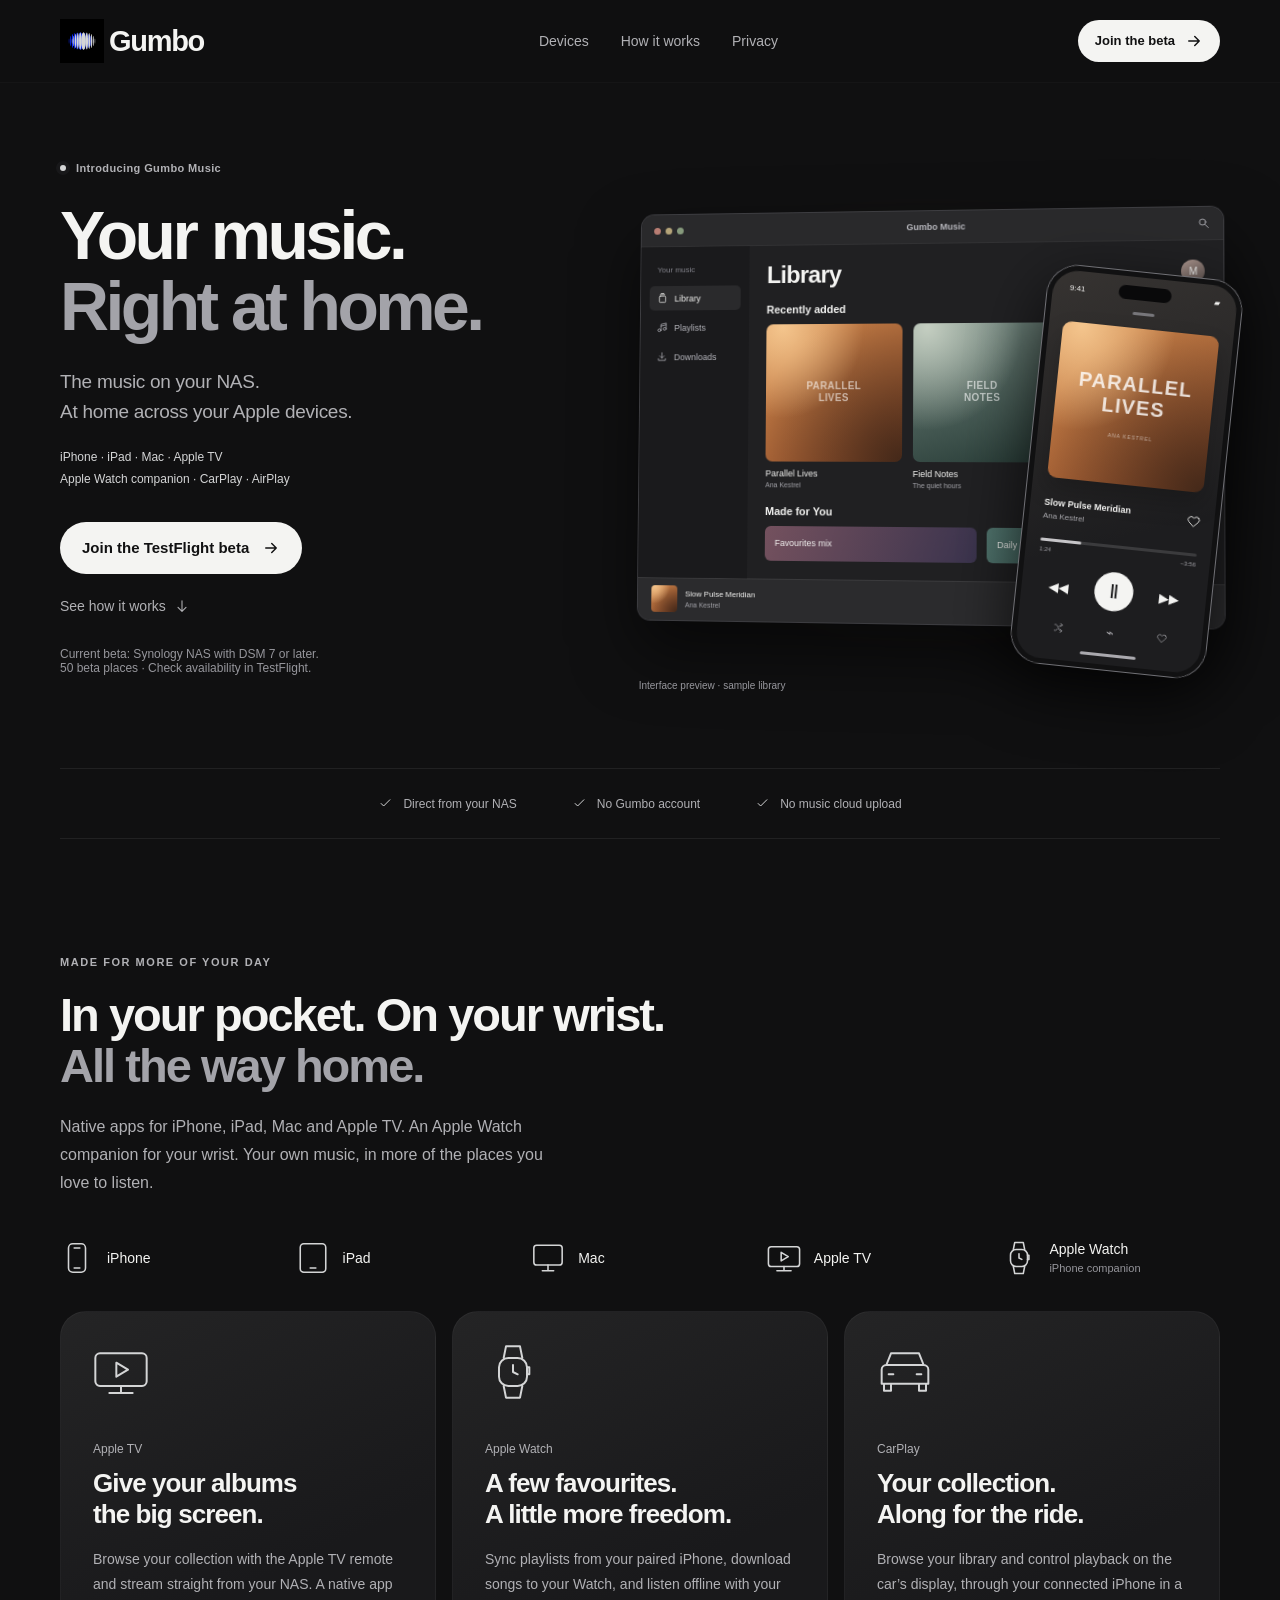
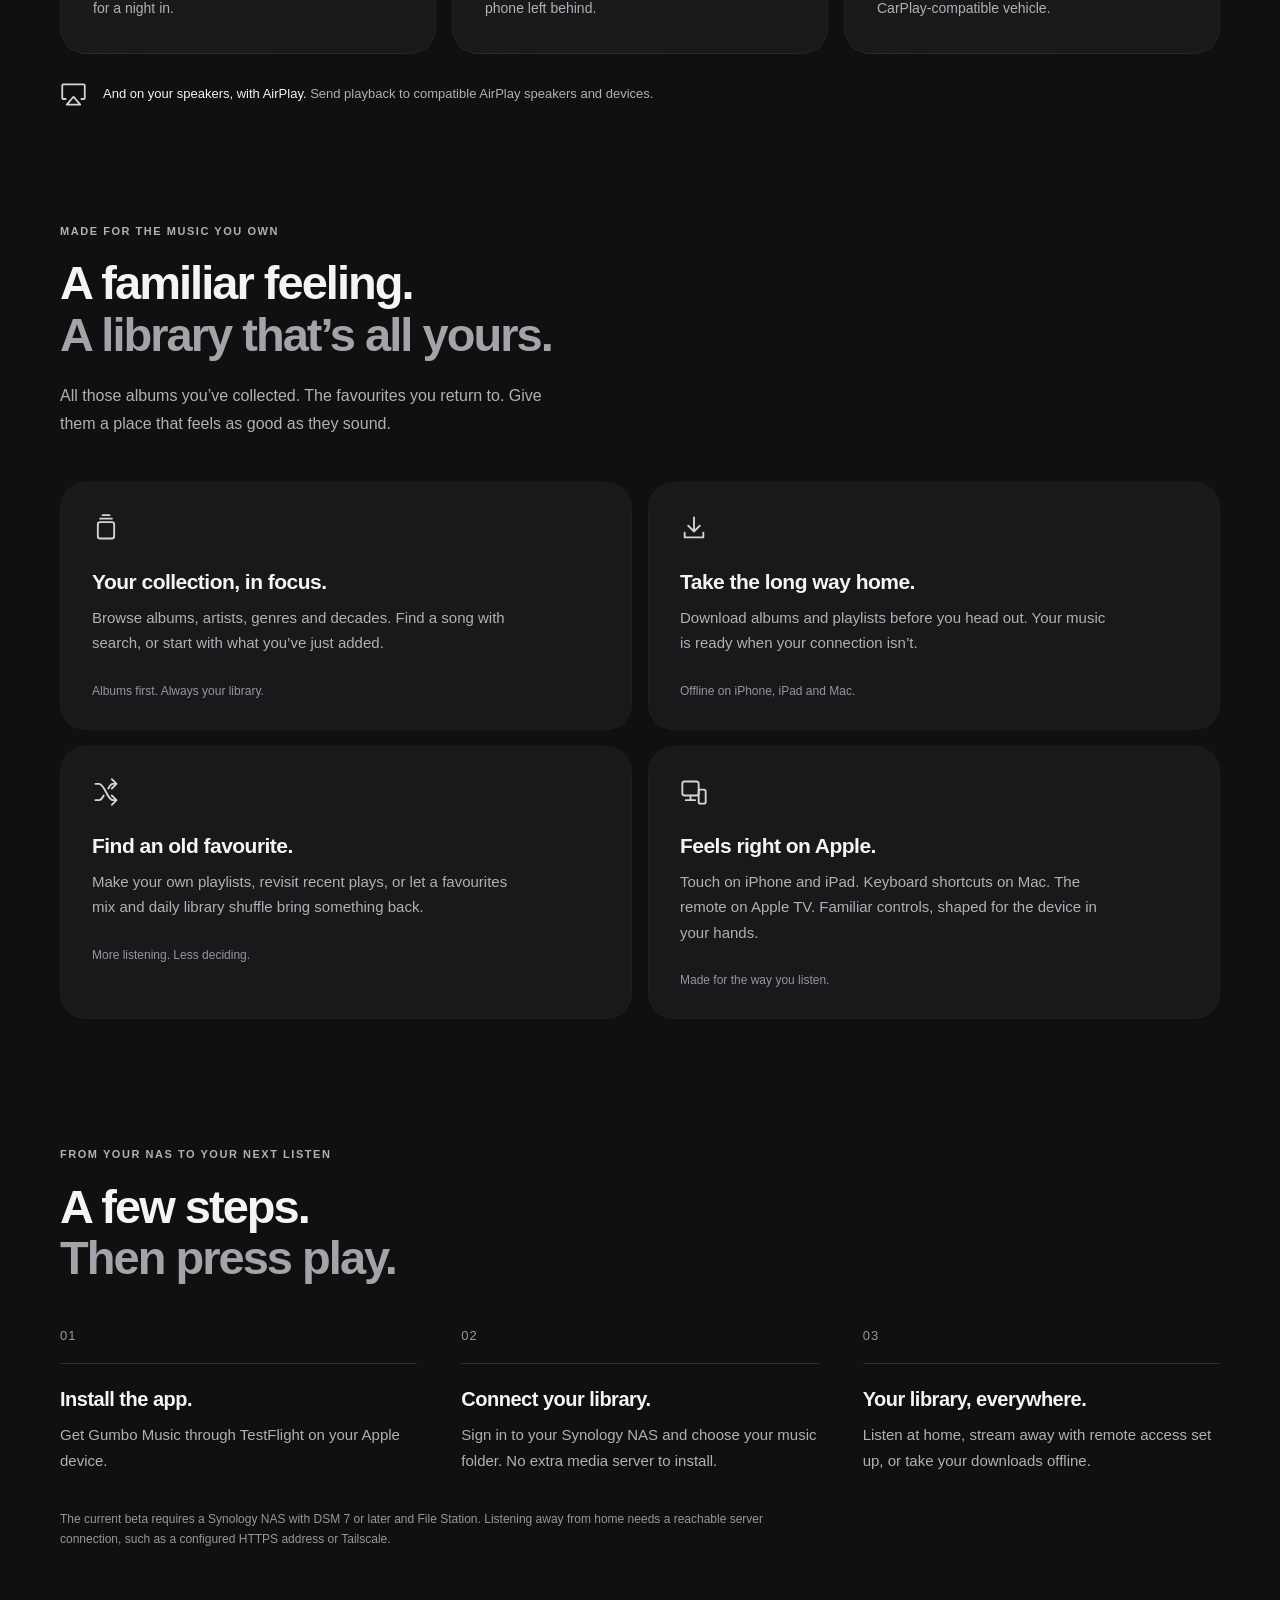
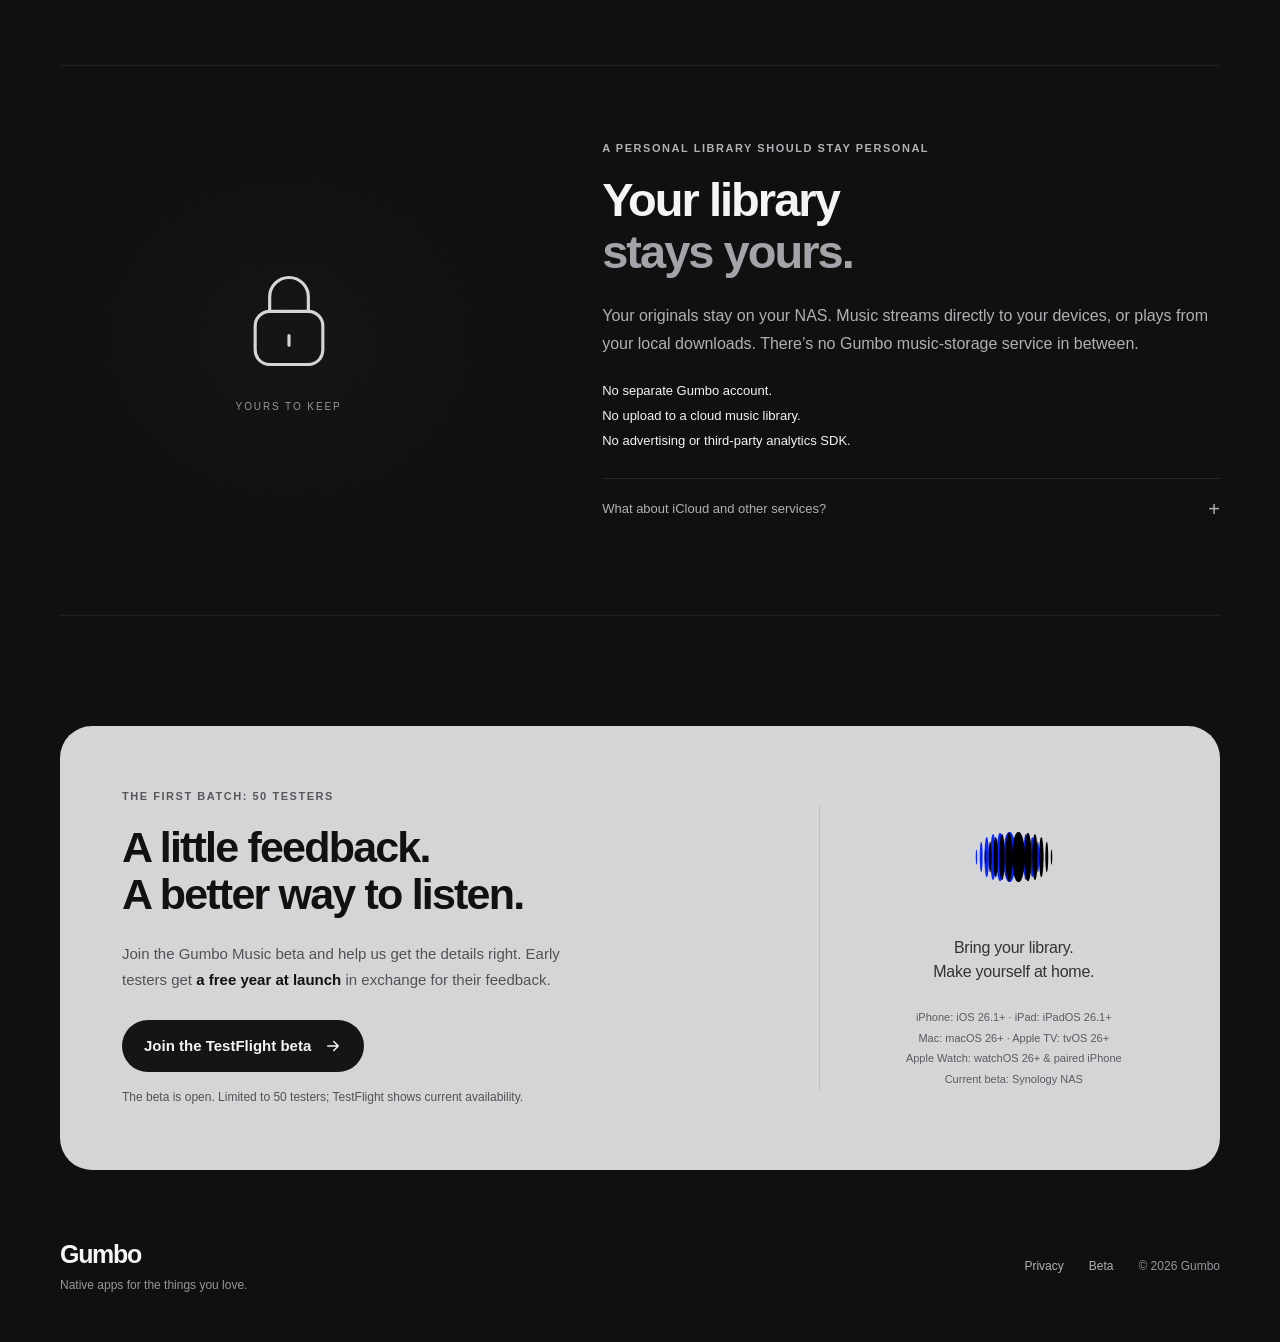
==== website/index.html @ 0aca6295 "Announce approved external beta availability" ====
<!doctype html>
<html lang="en">
<head>
  <meta charset="utf-8">
  <meta name="viewport" content="width=device-width, initial-scale=1">

  <!-- BETA LINK — paste your public TestFlight URL between these quotes. Edit once. -->
  <script>const TESTFLIGHT_PUBLIC_LINK = "https://testflight.apple.com/join/GensWMTh";</script>

  <!-- PRODUCT SEO: GUMBO MUSIC — keep these static tags aligned with the product section below. -->
  <title>Gumbo Music — Your NAS music, across Apple devices</title>
  <meta name="description" content="Gumbo Music brings your NAS library to iPhone, iPad, Mac and Apple TV, with an Apple Watch companion, CarPlay and AirPlay. Current beta supports Synology.">
  <link rel="canonical" href="https://gumbo.one/">
  <meta property="og:type" content="website">
  <meta property="og:site_name" content="Gumbo">
  <meta property="og:title" content="Gumbo Music — Your NAS music, across Apple devices">
  <meta property="og:description" content="Your own music, beautifully at home on iPhone, iPad, Mac and Apple TV. With an Apple Watch companion, CarPlay and AirPlay. Current beta supports Synology NAS.">
  <meta property="og:url" content="https://gumbo.one/">
  <meta property="og:image" content="https://gumbo.one/assets/gumbo-music-social-v3.png">
  <meta property="og:image:secure_url" content="https://gumbo.one/assets/gumbo-music-social-v3.png">
  <meta property="og:image:type" content="image/png">
  <meta property="og:image:width" content="1200">
  <meta property="og:image:height" content="630">
  <meta property="og:image:alt" content="Gumbo Music — Your music. Your NAS. The blue and silver Gumbo mark on a dark background, with supported Apple devices listed below.">
  <meta name="twitter:card" content="summary_large_image">
  <meta name="twitter:title" content="Gumbo Music — Your NAS music, across Apple devices">
  <meta name="twitter:description" content="Your own music, beautifully at home on iPhone, iPad, Mac and Apple TV. With an Apple Watch companion, CarPlay and AirPlay. Current beta supports Synology NAS.">
  <meta name="twitter:image" content="https://gumbo.one/assets/gumbo-music-social-v3.png">
  <meta name="twitter:image:alt" content="Gumbo Music — Your music. Your NAS. The blue and silver Gumbo mark on a dark background, with supported Apple devices listed below.">
  <!-- END PRODUCT SEO -->

  <meta name="theme-color" content="#101011">
  <meta name="color-scheme" content="dark">
  <link rel="icon" href="https://gumbo.one/favicon.ico" sizes="16x16 32x32 48x48" type="image/x-icon">
  <link rel="icon" href="https://gumbo.one/favicon.svg" sizes="any" type="image/svg+xml">
  <link rel="apple-touch-icon" href="https://gumbo.one/apple-touch-icon.png" sizes="180x180">
  <link rel="stylesheet" href="styles.css">
  <script src="site.js" defer></script>
</head>
<body>
  <a class="skip-link" href="#product-music">Skip to content</a>
  <svg class="icon-definitions" xmlns="http://www.w3.org/2000/svg" aria-hidden="true">
    <symbol id="arrow" viewBox="0 0 24 24"><path d="M5 12h14m-6-6 6 6-6 6"/></symbol>
    <symbol id="arrow-down" viewBox="0 0 24 24"><path d="M12 4v16m-6-6 6 6 6-6"/></symbol>
    <symbol id="albums" viewBox="0 0 24 24"><rect x="5" y="7" width="14" height="14" rx="2"/><path d="M7 4h10M9 1h6"/></symbol>
    <symbol id="download" viewBox="0 0 24 24"><path d="M12 3v12m-5-5 5 5 5-5M4 16v4h16v-4"/></symbol>
    <symbol id="shuffle" viewBox="0 0 24 24"><path d="M3 5h3c5 0 7 14 12 14h3m-4-4 4 4-4 4M3 19h3c2 0 3-2 4-4m4-6c1-2 2-4 4-4h3m-4-4 4 4-4 4"/></symbol>
    <symbol id="devices-icon" viewBox="0 0 24 24"><rect x="2" y="3" width="14" height="12" rx="2"/><path d="M5 19h8m-4-4v4"/><rect x="16" y="10" width="6" height="12" rx="1.5"/></symbol>
    <symbol id="iphone" viewBox="0 0 24 24"><rect x="6" y="2" width="12" height="20" rx="3"/><path d="M10 5h4m-4 14h4"/></symbol>
    <symbol id="ipad" viewBox="0 0 24 24"><rect x="3" y="2" width="18" height="20" rx="2.5"/><path d="M10 19h4"/></symbol>
    <symbol id="mac" viewBox="0 0 24 24"><rect x="2" y="3" width="20" height="14" rx="2"/><path d="M8 21h8m-4-4v4"/></symbol>
    <symbol id="tv" viewBox="0 0 24 24"><rect x="1" y="4" width="22" height="14" rx="2"/><path d="M7 21h10m-5-3v3m-2-13 5 3-5 3Z"/></symbol>
    <symbol id="watch" viewBox="0 0 24 24"><rect x="6" y="6" width="12" height="12" rx="4"/><path d="m8 6 1-5h6l1 5m-8 12 1 5h6l1-5m-4-9v3l2 1m4-3h1v3h-1"/></symbol>
    <symbol id="car" viewBox="0 0 24 24"><path d="m4 9 2-5h12l2 5M4 9h16a2 2 0 0 1 2 2v6H2v-6a2 2 0 0 1 2-2Zm-1 8v3h3v-3m12 0v3h3v-3M5 13h2m10 0h2"/></symbol>
    <symbol id="airplay" viewBox="0 0 24 24"><path d="M5 16H3a1 1 0 0 1-1-1V4a1 1 0 0 1 1-1h18a1 1 0 0 1 1 1v11a1 1 0 0 1-1 1h-2M12 14l6 7H6Z"/></symbol>
    <symbol id="check" viewBox="0 0 24 24"><path d="m5 12 4 4L19 6"/></symbol>
    <symbol id="lock" viewBox="0 0 24 24"><rect x="5" y="10" width="14" height="11" rx="3"/><path d="M8 10V7a4 4 0 0 1 8 0v3m-4 5v2"/></symbol>
    <symbol id="heart" viewBox="0 0 24 24"><path d="M20.8 4.6a5.5 5.5 0 0 0-7.8 0L12 5.7l-1.1-1.1a5.5 5.5 0 0 0-7.8 7.8L12 21l8.8-8.6a5.5 5.5 0 0 0 0-7.8Z"/></symbol>
    <symbol id="search" viewBox="0 0 24 24"><circle cx="10" cy="10" r="6"/><path d="m15 15 6 6"/></symbol>
    <symbol id="music" viewBox="0 0 24 24"><path d="M9 18V5l12-3v13M9 9l12-3"/><ellipse cx="5.5" cy="18" rx="3.5" ry="3"/><ellipse cx="17.5" cy="15" rx="3.5" ry="3"/></symbol>
  </svg>

  <!-- SHARED GUMBO SHELL: keep the umbrella identity independent of a product. -->
  <header class="site-header">
    <nav class="nav container" aria-label="Main navigation">
      <a class="wordmark" href="#top" aria-label="Gumbo home"><img src="assets/logo.svg" width="48" height="48" alt=""><span>Gumbo</span></a>
      <div class="nav-links"><a href="#devices">Devices</a><a href="#how-it-works">How it works</a><a href="#privacy">Privacy</a></div>
      <a class="button button-small" href="#beta" data-beta-link>Join the beta <svg class="icon" aria-hidden="true"><use href="#arrow"/></svg></a>
    </nav>
  </header>

  <!-- ================================================================
       PRODUCT: GUMBO MUSIC
       All visible product copy lives in this block. Keep the shared
       shell/styles; replace or add a product block for a future Gumbo app.
       The required crawler-readable product SEO is marked in <head>.
       ================================================================ -->
  <main id="product-music" tabindex="-1">
    <section class="hero container" id="top" aria-labelledby="hero-title">
      <div class="hero-copy">
        <p class="eyebrow product-label"><span class="status-dot" aria-hidden="true"></span> Introducing Gumbo Music</p>
        <h1 id="hero-title">Your music.<br><span class="soft-text">Right at home.</span></h1>
        <p class="hero-description">The music on your NAS.<br> At home across your Apple devices.</p>
        <p class="hero-platforms">iPhone · iPad · Mac · Apple TV<br> Apple Watch companion · CarPlay · AirPlay</p>
        <div class="hero-actions">
          <a class="button" href="#beta" data-beta-link>Join the TestFlight beta <svg class="icon" aria-hidden="true"><use href="#arrow"/></svg></a>
          <a class="text-link" href="#how-it-works">See how it works <svg class="icon" aria-hidden="true"><use href="#arrow-down"/></svg></a>
        </div>
        <p class="hero-note">Current beta: Synology NAS with DSM 7 or later.<br> 50 beta places · Check availability in TestFlight.</p>
      </div>

      <figure class="product-preview" aria-labelledby="preview-caption">
        <div class="preview-glow" aria-hidden="true"></div>
        <!-- SCREENSHOT SLOT 1: replace .desktop-preview with an image of the Mac library.
             Keep class="desktop-preview product-screenshot" and add useful alt text. -->
        <div class="desktop-preview" aria-hidden="true">
          <div class="window-bar"><span class="window-dots"><i></i><i></i><i></i></span><span>Gumbo Music</span><svg class="icon"><use href="#search"/></svg></div>
          <div class="desktop-content">
            <aside class="mock-sidebar">
              <span class="sidebar-heading">Your music</span>
              <span class="sidebar-item active"><svg class="icon"><use href="#albums"/></svg> Library</span>
              <span class="sidebar-item"><svg class="icon"><use href="#music"/></svg> Playlists</span>
              <span class="sidebar-item"><svg class="icon"><use href="#download"/></svg> Downloads</span>
            </aside>
            <div class="mock-library">
              <div class="mock-title"><strong>Library</strong><span class="mock-profile">M</span></div>
              <p class="mock-section-title">Recently added</p>
              <div class="album-grid">
                <div><div class="album-art art-amber"><span>PARALLEL<br>LIVES</span></div><b>Parallel Lives</b><small>Ana Kestrel</small></div>
                <div><div class="album-art art-sage"><span>FIELD<br>NOTES</span></div><b>Field Notes</b><small>The quiet hours</small></div>
                <div><div class="album-art art-rose"><span>AFTER<br>HOURS</span></div><b>After Hours</b><small>A little longer</small></div>
              </div>
              <p class="mock-section-title second-shelf">Made for You <span>View all</span></p>
              <div class="mock-mixes"><span class="mix-plum">Favourites mix</span><span class="mix-teal">Daily shuffle</span></div>
            </div>
          </div>
          <div class="mini-player"><span class="mini-art art-amber"></span><span><b>Slow Pulse Meridian</b><small>Ana Kestrel</small></span><span class="mini-transport">Ⅱ&nbsp;&nbsp; ▸▸</span><span class="mini-volume"></span></div>
        </div>
        <!-- SCREENSHOT SLOT 2: replace .phone-preview with an iPhone Now Playing screenshot.
             Keep class="phone-preview product-screenshot" and add useful alt text. -->
        <div class="phone-preview" aria-hidden="true">
          <div class="phone-top"><span>9:41</span><i></i><span>▰</span></div>
          <span class="sheet-handle"></span>
          <div class="phone-art art-amber"><span>PARALLEL<br>LIVES</span><small>ANA KESTREL</small></div>
          <div class="phone-track"><strong>Slow Pulse Meridian</strong><span>Ana Kestrel</span><svg class="icon"><use href="#heart"/></svg></div>
          <div class="track-timeline"><span></span></div><div class="track-time"><span>1:24</span><span>−3:56</span></div>
          <div class="phone-transport"><span>◂◂</span><span class="play-circle">Ⅱ</span><span>▸▸</span></div>
          <div class="phone-bottom"><svg class="icon"><use href="#shuffle"/></svg><span>⌁</span><svg class="icon"><use href="#heart"/></svg></div>
          <span class="home-indicator"></span>
        </div>
        <figcaption id="preview-caption">Interface preview · sample library</figcaption>
      </figure>
    </section>

    <div class="promise-strip container" role="group" aria-label="Gumbo Music at a glance">
      <span><svg class="icon" aria-hidden="true"><use href="#check"/></svg> Direct from your NAS</span>
      <span><svg class="icon" aria-hidden="true"><use href="#check"/></svg> No Gumbo account</span>
      <span><svg class="icon" aria-hidden="true"><use href="#check"/></svg> No music cloud upload</span>
    </div>

    <section class="section devices-section container" id="devices" aria-labelledby="devices-title">
      <div class="section-heading">
        <p class="eyebrow">Made for more of your day</p>
        <h2 id="devices-title">In your pocket. On your wrist.<br><span class="soft-text">All the way home.</span></h2>
        <p>Native apps for iPhone, iPad, Mac and Apple TV. An Apple Watch companion for your wrist. Your own music, in more of the places you love to listen.</p>
      </div>
      <ul class="device-lineup" role="list" aria-label="Supported Apple platforms">
        <li><svg class="icon" aria-hidden="true"><use href="#iphone"/></svg><span>iPhone</span></li>
        <li><svg class="icon" aria-hidden="true"><use href="#ipad"/></svg><span>iPad</span></li>
        <li><svg class="icon" aria-hidden="true"><use href="#mac"/></svg><span>Mac</span></li>
        <li><svg class="icon" aria-hidden="true"><use href="#tv"/></svg><span>Apple TV</span></li>
        <li><svg class="icon" aria-hidden="true"><use href="#watch"/></svg><span>Apple Watch<small>iPhone companion</small></span></li>
      </ul>
      <div class="device-grid">
        <article class="device-card">
          <svg class="icon" aria-hidden="true"><use href="#tv"/></svg>
          <p class="device-label">Apple TV</p><h3>Give your albums<br>the big screen.</h3>
          <p>Browse your collection with the Apple TV remote and stream straight from your NAS. A native app for a night in.</p>
        </article>
        <article class="device-card">
          <svg class="icon" aria-hidden="true"><use href="#watch"/></svg>
          <p class="device-label">Apple Watch</p><h3>A few favourites.<br>A little more freedom.</h3>
          <p>Sync playlists from your paired iPhone, download songs to your Watch, and listen offline with your phone left behind.</p>
        </article>
        <article class="device-card">
          <svg class="icon" aria-hidden="true"><use href="#car"/></svg>
          <p class="device-label">CarPlay</p><h3>Your collection.<br>Along for the ride.</h3>
          <p>Browse your library and control playback on the car’s display, through your connected iPhone in a CarPlay-compatible vehicle.</p>
        </article>
      </div>
      <div class="airplay-note"><svg class="icon" aria-hidden="true"><use href="#airplay"/></svg><p><strong>And on your speakers, with AirPlay.</strong> Send playback to compatible AirPlay speakers and devices.</p></div>
    </section>

    <section class="section container" id="features" aria-labelledby="features-title">
      <div class="section-heading">
        <p class="eyebrow">Made for the music you own</p>
        <h2 id="features-title">A familiar feeling.<br><span class="soft-text">A library that’s all yours.</span></h2>
        <p>All those albums you’ve collected. The favourites you return to. Give them a place that feels as good as they sound.</p>
      </div>
      <div class="feature-grid">
        <article class="feature-card"><svg class="feature-icon icon" aria-hidden="true"><use href="#albums"/></svg><h3>Your collection, in focus.</h3><p>Browse albums, artists, genres and decades. Find a song with search, or start with what you’ve just added.</p><span class="card-note">Albums first. Always your library.</span></article>
        <article class="feature-card"><svg class="feature-icon icon" aria-hidden="true"><use href="#download"/></svg><h3>Take the long way home.</h3><p>Download albums and playlists before you head out. Your music is ready when your connection isn’t.</p><span class="card-note">Offline on iPhone, iPad and Mac.</span></article>
        <article class="feature-card"><svg class="feature-icon icon" aria-hidden="true"><use href="#shuffle"/></svg><h3>Find an old favourite.</h3><p>Make your own playlists, revisit recent plays, or let a favourites mix and daily library shuffle bring something back.</p><span class="card-note">More listening. Less deciding.</span></article>
        <article class="feature-card"><svg class="feature-icon icon" aria-hidden="true"><use href="#devices-icon"/></svg><h3>Feels right on Apple.</h3><p>Touch on iPhone and iPad. Keyboard shortcuts on Mac. The remote on Apple TV. Familiar controls, shaped for the device in your hands.</p><span class="card-note">Made for the way you listen.</span></article>
      </div>
    </section>

    <section class="section how-section container" id="how-it-works" aria-labelledby="how-title">
      <div class="section-heading compact-heading"><p class="eyebrow">From your NAS to your next listen</p><h2 id="how-title">A few steps.<br><span class="soft-text">Then press play.</span></h2></div>
      <ol class="steps" role="list">
        <li><span class="step-number" aria-hidden="true">01</span><h3>Install the app.</h3><p>Get Gumbo Music through TestFlight on your Apple device.</p></li>
        <li><span class="step-number" aria-hidden="true">02</span><h3>Connect your library.</h3><p>Sign in to your Synology NAS and choose your music folder. No extra media server to install.</p></li>
        <li><span class="step-number" aria-hidden="true">03</span><h3>Your library, everywhere.</h3><p>Listen at home, stream away with remote access set up, or take your downloads offline.</p></li>
      </ol>
      <p class="setup-note">The current beta requires a Synology NAS with DSM 7 or later and File Station. Listening away from home needs a reachable server connection, such as a configured HTTPS address or Tailscale.</p>
    </section>

    <section class="privacy-section container" id="privacy" aria-labelledby="privacy-title">
      <div class="privacy-mark" aria-hidden="true"><svg class="icon"><use href="#lock"/></svg><span>YOURS TO KEEP</span></div>
      <div class="privacy-copy"><p class="eyebrow">A personal library should stay personal</p><h2 id="privacy-title">Your library<br><span class="soft-text">stays yours.</span></h2><p class="privacy-lead">Your originals stay on your NAS. Music streams directly to your devices, or plays from your local downloads. There’s no Gumbo music-storage service in between.</p><div class="privacy-promises"><span>No separate Gumbo account.</span><span>No upload to a cloud music library.</span><span>No advertising or third-party analytics SDK.</span></div>
        <details class="privacy-details"><summary>What about iCloud and other services?<span aria-hidden="true">+</span></summary><div><p>Gumbo uses iCloud to sync profiles, playlists, favourites and listening data—not music files. Family sharing can also include NAS connection details.</p><p>If you choose genre suggestions, album and artist names are sent to Apple’s music catalogue. That optional lookup does not send your audio. Your existing NAS account is used to access your library.</p><p>TestFlight feedback and crash reports you share may be available to the developer. Full data-flow details are available in the app’s Privacy screen.</p></div></details>
      </div>
    </section>

    <section class="beta-section container" id="beta" tabindex="-1" aria-labelledby="beta-title">
      <div class="beta-card">
        <div class="beta-copy"><p class="eyebrow">The first batch: 50 testers</p><h2 id="beta-title">A little feedback.<br>A better way to listen.</h2><p>Join the Gumbo Music beta and help us get the details right. Early testers get <strong>a free year at launch</strong> in exchange for their feedback.</p><a class="button button-dark" href="#beta" data-beta-link>Join the TestFlight beta <svg class="icon" aria-hidden="true"><use href="#arrow"/></svg></a><p id="beta-status" class="beta-status" role="status" tabindex="-1">The beta is open. Limited to 50 testers; TestFlight shows current availability.</p><noscript><p class="beta-status">JavaScript is needed to open a configured TestFlight invitation. You can still browse the complete page.</p></noscript></div>
        <div class="beta-aside"><span class="beta-icon"><img src="assets/logo-on-light.svg" width="112" height="112" alt="Gumbo Music mark" loading="lazy"></span><p>Bring your library.<br>Make yourself at home.</p><span class="beta-requirements">iPhone: iOS 26.1+ · iPad: iPadOS 26.1+<br>Mac: macOS 26+ · Apple TV: tvOS 26+<br>Apple Watch: watchOS 26+ & paired iPhone<br>Current beta: Synology NAS</span></div>
      </div>
    </section>
  </main>
  <!-- END PRODUCT: GUMBO MUSIC -->

  <footer class="site-footer container"><div><a class="wordmark footer-wordmark" href="#top"><span>Gumbo</span></a><p>Native apps for the things you love.</p></div><div class="footer-links"><a href="#privacy">Privacy</a><a href="#beta">Beta</a><span>© 2026 Gumbo</span></div></footer>
</body>
</html>
---- website/styles.css ----
:root {
  color-scheme: dark;
  --background: #101011;
  --surface: #19191b;
  --text: #f4f4f2;
  --muted: #b1b1b5;
  --quiet: #96969c;
  --line: #ffffff12;
  --brand: #0826ff;
  --silver: #d4d5d6;
  --radius: 26px;
  --page-width: 1160px;
  font-family: -apple-system, BlinkMacSystemFont, "Segoe UI", sans-serif;
  font-synthesis: none;
  -webkit-font-smoothing: antialiased;
}
* { box-sizing: border-box; }
html { scroll-behavior: smooth; scroll-padding-top: 100px; }
body { margin: 0; color: var(--text); background: var(--background); }
main:focus { outline: none; }
a { color: inherit; text-decoration: none; }
a, button, summary { -webkit-tap-highlight-color: transparent; }
a:focus-visible, summary:focus-visible, [tabindex]:focus-visible { outline: 2px solid var(--text); outline-offset: 6px; border-radius: 5px; }
img { display: block; max-width: 100%; height: auto; }
svg { display: inline-block; }
h1, h2, h3, p, figure { margin: 0; }
.container { width: min(var(--page-width), calc(100% - 80px)); margin-inline: auto; }
.icon { width: 22px; height: 22px; flex: 0 0 auto; fill: none; stroke: currentColor; stroke-width: 1.6; stroke-linecap: round; stroke-linejoin: round; }
.icon-definitions { position: absolute; width: 0; height: 0; overflow: hidden; }
.skip-link { position: fixed; z-index: 20; left: 16px; top: 12px; padding: 12px 18px; border-radius: 10px; background: var(--text); color: #111; transform: translateY(-180%); }
.skip-link:focus { transform: none; }
.site-header { position: sticky; top: 0; z-index: 10; background: #101011ed; border-bottom: 1px solid #ffffff06; backdrop-filter: blur(20px); -webkit-backdrop-filter: blur(20px); }
.nav { display: flex; align-items: center; justify-content: space-between; gap: 24px; min-height: 82px; }
.wordmark { display: inline-flex; align-items: center; gap: 5px; font-size: 29px; letter-spacing: -1.3px; font-weight: 650; }
.wordmark img { width: 44px; height: 44px; }
.nav-links { display: flex; align-items: center; gap: 32px; margin-left: 35px; }
.nav-links a, .footer-links a { color: var(--muted); font-size: 14px; padding-block: 14px; transition: color .18s ease; }
.nav-links a:hover, .footer-links a:hover { color: #fff; }
.button { display: inline-flex; align-items: center; justify-content: center; gap: 13px; min-height: 52px; padding: 14px 22px; border-radius: 100px; color: #111112; background: var(--text); font-weight: 650; font-size: 15px; line-height: 1.35; text-align: center; transition: background .18s ease, transform .18s ease; }
.button:hover { background: #fff; transform: translateY(-2px); }
.button .icon { width: 18px; height: 18px; stroke-width: 1.9; }
.button-small { min-height: 42px; padding: 10px 17px; font-size: 13px; gap: 10px; }
.hero { display: grid; grid-template-columns: 1fr 1.08fr; align-items: center; gap: 25px; min-height: 685px; padding-block: 72px 88px; }
.hero-copy { position: relative; z-index: 2; animation: arrive .7s ease both; }
.eyebrow { color: var(--muted); text-transform: uppercase; font-size: 11px; letter-spacing: .14em; font-weight: 600; line-height: 1.5; }
.product-label { text-transform: none; letter-spacing: .035em; display: flex; align-items: center; gap: 10px; margin-bottom: 25px; }
.status-dot { width: 6px; height: 6px; border-radius: 100%; background: var(--silver); box-shadow: 0 0 0 4px #d4d5d60b; }
h1 { font-size: clamp(48px, 5.3vw, 70px); line-height: 1.035; letter-spacing: -.052em; font-weight: 600; }
.soft-text { color: #a3a3a9; }
.hero-description { font-size: 19px; line-height: 1.6; color: var(--muted); margin-top: 25px; letter-spacing: -.015em; }
.hero-actions { display: flex; align-items: flex-start; gap: 19px; flex-direction: column; margin-top: 31px; }
.text-link { display: inline-flex; align-items: center; gap: 8px; font-size: 14px; color: var(--muted); padding-block: 5px; }
.text-link:hover { color: var(--text); }
.text-link .icon { width: 16px; height: 16px; }
.hero-note { margin-top: 28px; font-size: 12px; color: var(--quiet); }
.hero-platforms { margin-top: 18px; color: var(--silver); font-size: 12px; line-height: 1.9; }
.product-preview { width: 100%; height: 496px; position: relative; isolation: isolate; animation: arrive .9s .1s ease both; }
.preview-glow { position: absolute; inset: 20px 0 10px; z-index: -1; background: radial-gradient(ellipse, #b9774d20 0%, #8a6d5b07 45%, transparent 72%); filter: blur(16px); }
.desktop-preview { position: absolute; width: 100%; top: 39px; left: 0; border: 1px solid #65656b6b; border-radius: 14px; background: #202022; box-shadow: 0 30px 65px #0008; overflow: hidden; transform: perspective(1400px) rotateY(-6deg) rotateX(2deg); }
.window-bar { height: 33px; display: flex; align-items: center; justify-content: space-between; padding: 0 13px; background: #29292b; color: #b9b9bf; border-bottom: 1px solid #ffffff0a; font-size: 9px; font-weight: 600; }
.window-bar > .icon { height: 12px; width: 12px; }
.window-dots { display: flex; gap: 5px; }
.window-dots i { width: 7px; height: 7px; border-radius: 50%; background: #68686d; }
.window-dots i:first-child { background: #b87d73; }.window-dots i:nth-child(2) { background: #b5a479; }.window-dots i:nth-child(3) { background: #869a7c; }
.desktop-content { display: grid; grid-template-columns: 113px 1fr; min-height: 284px; }
.mock-sidebar { display: flex; flex-direction: column; gap: 5px; padding: 19px 9px; background: #1a1a1c; font-size: 9px; color: #b6b6bc; }
.sidebar-heading { font-size: 8px; color: #83838b; margin: 0 8px 7px; }
.sidebar-item { display: flex; align-items: center; gap: 7px; padding: 7px 8px; border-radius: 5px; }
.sidebar-item .icon { width: 11px; height: 11px; }
.sidebar-item.active { background: #ffffff12; color: #f4f4f2; }
.mock-library { padding: 16px 18px 18px; min-width: 0; }
.mock-title { display: flex; align-items: center; justify-content: space-between; }
.mock-title > strong { font-size: 24px; font-weight: 650; letter-spacing: -.7px; }
.mock-profile { width: 23px; height: 23px; display: grid; place-items: center; border-radius: 50%; background: linear-gradient(145deg, #b49d95, #5b504d); font-size: 10px; }
.mock-section-title { font-size: 11px; font-weight: 600; margin-block: 15px 9px; }
.album-grid { display: grid; grid-template-columns: repeat(3, minmax(0, 1fr)); gap: 11px; }
.album-art { display: grid; place-items: center; aspect-ratio: 1; border-radius: 7px; overflow: hidden; position: relative; }
.album-art > span { font-size: 10px; font-weight: 650; letter-spacing: .04em; line-height: 1.25; color: #fff9; text-align: center; }
.art-amber { background: radial-gradient(ellipse at 12% 2%, #f4c58d 0, transparent 48%), radial-gradient(ellipse at 100% 100%, #432819, transparent 80%), linear-gradient(145deg, #d18b4f, #a0542c); }
.art-sage { background: radial-gradient(ellipse at 10% 3%, #c4cec1, transparent 54%), linear-gradient(165deg, #73877f, #273b36); }
.art-rose { background: radial-gradient(ellipse at 82% 14%, #ddb7aa, transparent 59%), linear-gradient(145deg, #a97876, #583c4b); }
.album-grid b { display: block; font-size: 9px; font-weight: 500; margin-top: 7px; }
.album-grid small { display: block; font-size: 7px; color: #a2a2a8; margin-top: 3px; }
.second-shelf { display: flex; justify-content: space-between; margin-top: 17px; }.second-shelf span { font-size: 7px; font-weight: 400; color: #a2a2a8; }
.mock-mixes { display: grid; grid-template-columns: 1fr 1fr; gap: 10px; }
.mock-mixes span { border-radius: 6px; font-size: 9px; font-weight: 500; height: 35px; display: flex; align-items: center; padding: 10px; }
.mix-plum { background: linear-gradient(110deg, #74515e, #3a334d); }.mix-teal { background: linear-gradient(110deg, #50746d, #2c4946); }
.mini-player { display: flex; align-items: center; gap: 8px; height: 43px; padding: 6px 14px; border-top: 1px solid #ffffff12; background: #2b2b2d; }
.mini-art { display: block; width: 27px; height: 27px; border-radius: 4px; }
.mini-player b { display: block; font-size: 8px; font-weight: 500; }.mini-player small { display: block; font-size: 7px; color: #a2a2a8; margin-top: 3px; }
.mini-transport { font-size: 13px; margin-left: auto; }
.mini-volume { width: 56px; height: 3px; background: linear-gradient(to right, #b0b0b5 55%, #545459 55%); border-radius: 3px; margin-left: 7px; }
.phone-preview { position: absolute; width: 195px; height: 399px; top: 102px; right: -4px; padding: 13px 14px 10px; background: linear-gradient(160deg, #363331, #1d1d1f 65%); border: 5px solid #111112; box-shadow: 0 0 0 1px #707075, 0 20px 65px #000b; border-radius: 31px; transform: rotate(6deg); }
.phone-top { display: flex; align-items: center; justify-content: space-between; font-size: 8px; padding-inline: 3px; margin-bottom: 13px; }
.phone-top i { background: #09090a; width: 53px; height: 14px; border-radius: 12px; position: absolute; top: 9px; left: 66px; }
.sheet-handle { display: block; width: 22px; height: 3px; background: #77767a; border-radius: 4px; margin: 0 auto 13px; }
.phone-art { aspect-ratio: 1; width: 100%; border-radius: 9px; display: flex; flex-direction: column; align-items: center; justify-content: center; box-shadow: 0 12px 25px #0003; }
.phone-art > span { font-size: 20px; font-weight: 600; line-height: 1.15; letter-spacing: .055em; color: #fffc; text-align: center; }.phone-art small { font-size: 5px; letter-spacing: .2em; margin-top: 15px; color: #fff9; }
.phone-track { position: relative; margin-top: 20px; padding-right: 16px; }.phone-track strong { display: block; font-size: 9px; font-weight: 650; }.phone-track span { display: block; margin-top: 4px; font-size: 8px; color: #aaa9ae; }.phone-track .icon { position: absolute; right: 0; top: 3px; width: 13px; height: 13px; }
.track-timeline { height: 3px; border-radius: 3px; margin-top: 18px; background: #ffffff22; }.track-timeline > span { display: block; background: #c6c5c8; width: 26%; height: 100%; border-radius: 3px; }
.track-time { display: flex; justify-content: space-between; font-size: 6px; color: #a6a5ab; margin-top: 5px; }
.phone-transport { display: flex; align-items: center; justify-content: space-around; margin-top: 13px; font-size: 20px; }.play-circle { height: 39px; width: 39px; border-radius: 50%; background: #f4f4f2; color: #171719; display: grid; place-items: center; font-size: 19px; }
.phone-bottom { display: flex; align-items: center; justify-content: space-around; margin-top: 14px; color: #aaa9ae; font-size: 13px; }.phone-bottom .icon { width: 10px; height: 10px; }
.home-indicator { display: block; width: 56px; height: 3px; border-radius: 5px; background: #aaa9ae; margin: 14px auto 0; }
.product-preview figcaption { position: absolute; bottom: -25px; left: 8px; font-size: 10px; color: var(--quiet); }
.product-screenshot { object-fit: cover; object-position: top; height: auto; padding: 0; }
.promise-strip { display: flex; justify-content: center; gap: 55px; padding-block: 27px; border-top: 1px solid var(--line); border-bottom: 1px solid var(--line); }
.promise-strip > span { display: inline-flex; align-items: center; gap: 10px; color: var(--muted); font-size: 12px; }
.promise-strip .icon { height: 15px; width: 15px; color: var(--silver); }
.section { padding-block: 115px; }
.devices-section { padding-bottom: 0; }
.device-lineup { display: grid; grid-template-columns: repeat(5, minmax(0, 1fr)); gap: 18px; list-style: none; padding: 0 0 36px; margin: 0; }
.device-lineup li { display: flex; align-items: center; gap: 13px; min-width: 0; font-size: 14px; }
.device-lineup .icon { width: 34px; height: 34px; color: var(--silver); stroke-width: 1.1; }
.device-lineup small { display: block; margin-top: 5px; color: var(--quiet); font-size: 11px; }
.device-grid { display: grid; grid-template-columns: repeat(3, minmax(0, 1fr)); gap: 16px; }
.device-card { padding: 32px; border-radius: var(--radius); border: 1px solid #ffffff0a; background: linear-gradient(155deg, #242425, var(--surface) 70%); }
.device-card > .icon { width: 56px; height: 56px; color: var(--silver); stroke-width: .85; margin-bottom: 38px; }
.device-card .device-label { font-size: 12px; color: var(--muted); margin-bottom: 12px; }
.device-card h3 { font-size: 26px; line-height: 1.2; letter-spacing: -.035em; }
.device-card > p:last-child { margin-top: 17px; font-size: 14px; line-height: 1.75; color: var(--muted); }
.airplay-note { display: flex; align-items: center; gap: 16px; margin-top: 27px; font-size: 13px; line-height: 1.7; color: var(--muted); }
.airplay-note > .icon { width: 27px; height: 27px; color: var(--silver); }
.airplay-note strong { color: var(--text); font-weight: 500; }
.section-heading { max-width: 610px; margin-bottom: 44px; }
.section-heading .eyebrow, .privacy-copy > .eyebrow { margin-bottom: 18px; }
h2 { font-size: clamp(33px, 4vw, 47px); line-height: 1.1; letter-spacing: -.042em; font-weight: 580; }
.section-heading > p:last-child:not(.eyebrow) { color: var(--muted); font-size: 16px; line-height: 1.75; margin-top: 21px; max-width: 515px; }
.feature-grid { display: grid; grid-template-columns: 1fr 1fr; gap: 16px; }
.feature-card { background: var(--surface); padding: 31px; border-radius: var(--radius); border: 1px solid #ffffff05; }
.feature-icon { width: 28px; height: 28px; color: var(--silver); margin-bottom: 24px; }
h3 { font-size: 21px; font-weight: 550; letter-spacing: -.025em; }
.feature-card p, .steps p { color: var(--muted); line-height: 1.7; font-size: 15px; margin-top: 11px; max-width: 440px; }
.card-note { display: block; color: var(--quiet); margin-top: 28px; font-size: 12px; }
.how-section { padding-top: 12px; }
.steps { display: grid; grid-template-columns: repeat(3, 1fr); gap: 44px; padding: 0; list-style: none; margin: 0; }
.step-number { display: block; font-size: 13px; font-variant-numeric: tabular-nums; color: var(--quiet); letter-spacing: .08em; padding-bottom: 20px; margin-bottom: 24px; border-bottom: 1px solid #ffffff20; }
.steps h3 { font-size: 20px; }
.setup-note { font-size: 12px; color: var(--quiet); line-height: 1.7; max-width: 760px; margin-top: 36px; }
.privacy-section { display: grid; grid-template-columns: .74fr 1fr; gap: 85px; padding-block: 74px 80px; border-block: 1px solid var(--line); }
.privacy-mark { display: flex; flex-direction: column; justify-content: center; align-items: center; gap: 22px; min-height: 280px; background: radial-gradient(ellipse, #c8c7bc08, transparent 63%); }
.privacy-mark .icon { width: 116px; height: 116px; stroke-width: .65; color: var(--silver); }.privacy-mark span { font-size: 10px; letter-spacing: .19em; color: var(--quiet); }
.privacy-lead { margin-top: 24px; color: var(--muted); font-size: 16px; line-height: 1.75; }
.privacy-promises { display: flex; flex-direction: column; gap: 10px; font-size: 13px; margin-top: 25px; }
.privacy-details { margin-top: 30px; border-top: 1px solid #ffffff17; padding-top: 20px; }
.privacy-details summary { display: flex; justify-content: space-between; gap: 14px; cursor: pointer; list-style: none; color: var(--muted); font-size: 13px; line-height: 1.5; min-height: 36px; }
.privacy-details summary::-webkit-details-marker { display: none; }.privacy-details summary > span { font-size: 20px; line-height: 1; transition: transform .2s; }.privacy-details[open] summary > span { transform: rotate(45deg); }
.privacy-details p { color: var(--muted); font-size: 13px; line-height: 1.75; margin-top: 15px; }
.beta-section { padding-block: 110px 70px; }
.beta-card { display: grid; grid-template-columns: 1.5fr .8fr; align-items: center; gap: 60px; background: var(--silver); color: #111112; padding: 62px; border-radius: 32px; }
.beta-card .eyebrow { color: #57575c; margin-bottom: 20px; }
.beta-card h2 { font-size: clamp(32px, 3.4vw, 43px); }
.beta-copy > p:not(.eyebrow) { color: #525256; font-size: 15px; line-height: 1.75; max-width: 480px; margin-top: 22px; }.beta-copy strong { color: #111112; font-weight: 600; }
.button-dark { background: #151516; color: var(--text); margin-top: 27px; }.button-dark:hover { background: #313133; }
.beta-card a:focus-visible, .beta-card [tabindex]:focus-visible { outline-color: #111; }
.beta-copy > p.beta-status { color: #525256; font-size: 12px; margin-top: 15px; }
[hidden] { display: none !important; }
.beta-aside { text-align: center; border-left: 1px solid #1111111a; padding-left: 50px; }
.beta-icon { display: inline-block; margin-bottom: 24px; }.beta-icon img { width: 102px; height: 102px; }
.beta-aside > p { color: #333336; font-weight: 500; font-size: 16px; line-height: 1.5; letter-spacing: -.015em; }
.beta-requirements { display: block; color: #5b5b60; margin-top: 23px; font-size: 11px; line-height: 1.9; }
.site-footer { display: flex; justify-content: space-between; align-items: center; gap: 30px; padding-bottom: 50px; }
.footer-wordmark { font-size: 25px; }.site-footer p { font-size: 12px; color: var(--quiet); margin-top: 9px; }
.footer-links { display: flex; align-items: center; gap: 25px; }.footer-links a, .footer-links > span { font-size: 12px; }.footer-links > span { color: var(--quiet); }
@keyframes arrive { from { opacity: 0; transform: translateY(14px); } to { opacity: 1; transform: translateY(0); } }
@media (min-width: 1400px) { .hero { min-height: 735px; padding-block: 90px 108px; } }
@media (max-width: 1050px) {
  .container { width: calc(100% - 56px); }.nav-links { margin-left: 0; gap: 23px; }
  .hero { grid-template-columns: .92fr 1fr; gap: 20px; min-height: 615px; padding-block: 55px 85px; }
  h1 { font-size: clamp(42px, 5.3vw, 60px); }.hero-description { font-size: 17px; }
  .product-preview { height: 430px; }.desktop-content { grid-template-columns: 87px 1fr; min-height: 257px; }.mock-sidebar { font-size: 8px; padding-inline: 4px; }.mock-library { padding: 13px; }.album-grid { gap: 7px; }.album-art > span { font-size: 8px; }.album-grid b { font-size: 8px; }.mock-title > strong { font-size: 21px; }.mock-mixes span { font-size: 7px; }
  .phone-preview { width: 173px; height: 369px; top: 75px; right: -5px; padding-inline: 12px; }.phone-top i { left: 56px; }.phone-art > span { font-size: 18px; }.phone-track strong { font-size: 8px; }.phone-transport { margin-top: 10px; }.phone-bottom { margin-top: 12px; }
  .promise-strip { gap: 27px; }.promise-strip > span { font-size: 11px; }
  .device-card { padding: 26px; }.device-card h3 { font-size: 23px; }.device-lineup { gap: 12px; }.device-lineup li { gap: 9px; font-size: 13px; }
  .privacy-section { gap: 45px; }.beta-card { padding: 42px; gap: 35px; }.beta-aside { padding-left: 35px; }
}
@media (max-width: 760px) {
  .container { width: calc(100% - 40px); }.nav { min-height: 72px; gap: 12px; }.wordmark { font-size: 26px; }.wordmark img { width: 39px; height: 39px; }.nav-links { display: none; }
  .hero { grid-template-columns: 1fr; gap: 48px; min-height: auto; padding-block: 58px 67px; }.hero-copy { max-width: 530px; }.hero h1 { font-size: clamp(45px, 8.5vw, 62px); }.hero-description { font-size: 18px; }.hero-description br { display: none; }
  .hero-actions { flex-direction: row; flex-wrap: wrap; gap: 15px 23px; align-items: center; }.hero-note { margin-top: 22px; }
  .product-preview { width: min(520px, 100% - 16px); margin-inline: auto; height: 430px; }.desktop-preview { top: 12px; }.desktop-content { grid-template-columns: 100px 1fr; min-height: 273px; }.phone-preview { top: 71px; right: -8px; }.mock-library { padding: 15px; }.mock-title > strong { font-size: 23px; }.mock-mixes span { font-size: 8px; }.product-preview figcaption { bottom: -14px; left: 0; }
  .promise-strip { flex-wrap: wrap; gap: 16px 22px; padding-block: 25px; justify-content: flex-start; }.promise-strip > span { font-size: 11px; }
  .section { padding-block: 76px; }.section-heading { margin-bottom: 30px; }h2 { font-size: 37px; }.feature-card { padding: 25px; }h3 { font-size: 20px; }.feature-card p, .steps p { font-size: 14px; }.card-note { line-height: 1.65; }
  .devices-section { padding-bottom: 0; }.device-lineup { grid-template-columns: repeat(3, minmax(0, 1fr)); gap: 25px 18px; }.device-grid { grid-template-columns: 1fr; }.device-card { padding: 28px; position: relative; }.device-card > .icon { position: absolute; top: 28px; right: 28px; width: 44px; height: 44px; margin: 0; }.device-card h3 { padding-right: 65px; font-size: 25px; }.device-card > p:last-child { max-width: 480px; }.airplay-note { align-items: flex-start; }.airplay-note strong { display: block; }
  .how-section { padding-top: 0; }.steps { gap: 22px; }.steps h3 { font-size: 18px; }.step-number { padding-bottom: 16px; margin-bottom: 19px; }
  .privacy-section { grid-template-columns: 1fr; gap: 28px; padding-block: 55px; }.privacy-mark { min-height: auto; flex-direction: row; justify-content: flex-start; gap: 15px; background: none; }.privacy-mark .icon { width: 38px; height: 38px; stroke-width: 1.2; }.privacy-copy > .eyebrow { display: none; }
  .beta-section { padding-block: 75px 45px; }.beta-card { grid-template-columns: 1fr; padding: 34px; gap: 34px; }.beta-aside { border-left: 0; border-top: 1px solid #1111111a; padding: 27px 0 0; display: flex; align-items: center; text-align: left; gap: 20px; }.beta-icon { flex-shrink: 0; margin: 0; }.beta-icon img { width: 68px; height: 68px; }.beta-aside > p { display: none; }.beta-requirements { margin: 0; }
  .site-footer { padding-bottom: 35px; flex-wrap: wrap; gap: 22px; }.footer-links { gap: 22px; }
}
@media (max-width: 480px) {
  .container { width: calc(100% - 36px); }.nav .button-small { font-size: 12px; gap: 8px; min-height: 44px; padding-inline: 14px; }
  .hero { padding-top: 42px; gap: 35px; }.product-label { margin-bottom: 22px; font-size: 10px; }.hero h1 { font-size: clamp(41px, 11vw, 53px); }.hero-description { font-size: 17px; line-height: 1.65; margin-top: 20px; }.hero-actions { flex-direction: column; align-items: flex-start; margin-top: 26px; gap: 14px; }.hero-note { font-size: 11px; line-height: 1.6; }
  .product-preview { height: 355px; width: calc(100% - 12px); }.desktop-preview { top: 15px; }.window-bar { height: 26px; padding-inline: 9px; font-size: 7px; }.window-dots { gap: 4px; }.window-dots i { width: 5px; height: 5px; }
  .desktop-content { grid-template-columns: 63px 1fr; min-height: 217px; }.mock-sidebar { padding: 13px 4px; font-size: 5px; gap: 3px; }.sidebar-heading { font-size: 5px; margin-left: 4px; }.sidebar-item { gap: 4px; padding: 5px 4px; }.sidebar-item .icon { width: 8px; height: 8px; }.mock-library { padding: 12px 10px; }.mock-title > strong { font-size: 18px; }.mock-profile { width: 18px; height: 18px; font-size: 8px; }.mock-section-title { font-size: 9px; margin-block: 12px 7px; }.album-grid { gap: 7px; }.album-grid b { font-size: 6px; }.album-grid small { font-size: 5px; }.album-art { border-radius: 5px; }.album-art > span { font-size: 7px; }.second-shelf { margin-top: 14px; }.second-shelf span { font-size: 5px; }.mock-mixes { gap: 7px; }.mock-mixes span { height: 29px; font-size: 6px; padding: 5px; }.mini-player { height: 32px; padding: 4px 8px; gap: 6px; }.mini-art { width: 21px; height: 21px; }.mini-player b { font-size: 6px; }.mini-player small { font-size: 5px; }.mini-transport { font-size: 11px; }.mini-volume { display: none; }
  .phone-preview { width: 150px; height: 315px; padding: 10px 10px 7px; top: 55px; right: -4px; border-width: 4px; border-radius: 25px; }.phone-top { font-size: 6px; margin-bottom: 12px; }.phone-top i { width: 44px; height: 11px; left: 50px; top: 6px; }.sheet-handle { margin-bottom: 10px; height: 2px; width: 18px; }.phone-art { border-radius: 7px; }.phone-art > span { font-size: 16px; }.phone-art small { font-size: 4px; margin-top: 12px; }.phone-track { margin-top: 15px; }.phone-track strong { font-size: 6.5px; }.phone-track span { font-size: 6px; }.phone-track .icon { width: 11px; height: 11px; }.track-timeline { margin-top: 14px; height: 2px; }.track-time { font-size: 5px; }.phone-transport { font-size: 16px; margin-top: 11px; }.play-circle { width: 31px; height: 31px; font-size: 16px; }.phone-bottom { margin-top: 10px; }.phone-bottom .icon { width: 9px; height: 9px; }.home-indicator { margin-top: 10px; height: 2px; width: 46px; }.product-preview figcaption { bottom: -28px; font-size: 9px; }
  .promise-strip { display: grid; grid-template-columns: 1fr; gap: 14px; }.promise-strip > span { font-size: 12px; }
  .device-lineup { grid-template-columns: repeat(2, minmax(0, 1fr)); }.device-card h3 { font-size: 23px; }.device-card > .icon { width: 36px; height: 36px; right: 24px; }.device-card { padding: 26px 24px; }.device-card h3 { padding-right: 45px; }.beta-aside { flex-wrap: wrap; }
  .feature-grid { grid-template-columns: 1fr; gap: 13px; }.feature-card { padding: 28px; }.feature-icon { margin-bottom: 22px; }.card-note { margin-top: 22px; }.section-heading > p:last-child:not(.eyebrow) { font-size: 15px; }h2 { font-size: 34px; }
  .steps { grid-template-columns: 1fr; gap: 33px; }.step-number { margin-bottom: 18px; }.steps h3 { font-size: 20px; }.steps p { font-size: 15px; }.setup-note { margin-top: 27px; font-size: 11px; }
  .beta-card { padding: 30px 25px; border-radius: 26px; }.beta-card h2 { font-size: 32px; }.beta-copy > p:not(.eyebrow) { font-size: 14px; }.beta-copy > p.beta-status { font-size: 11px; }.beta-card .button { font-size: 13px; padding-inline: 17px; gap: 10px; }
}
/* Real screenshots keep their aspect ratio at every mockup breakpoint. */
.desktop-preview.product-screenshot, .phone-preview.product-screenshot { height: auto; padding: 0; object-fit: contain; }
@media (prefers-reduced-motion: reduce) { html { scroll-behavior: auto; } *, *::before, *::after { animation: none !important; transition: none !important; } .button:hover { transform: none; } }
@media (prefers-contrast: more) { :root { --muted: #d4d5d6; --quiet: #bdbdc2; --line: #ffffff55; } .feature-card, .device-card, .privacy-details { border-color: #ffffff55; } }
@media (forced-colors: active) { .button, .feature-card, .device-card, .beta-card { border: 1px solid ButtonText; } .preview-glow { display: none; } }
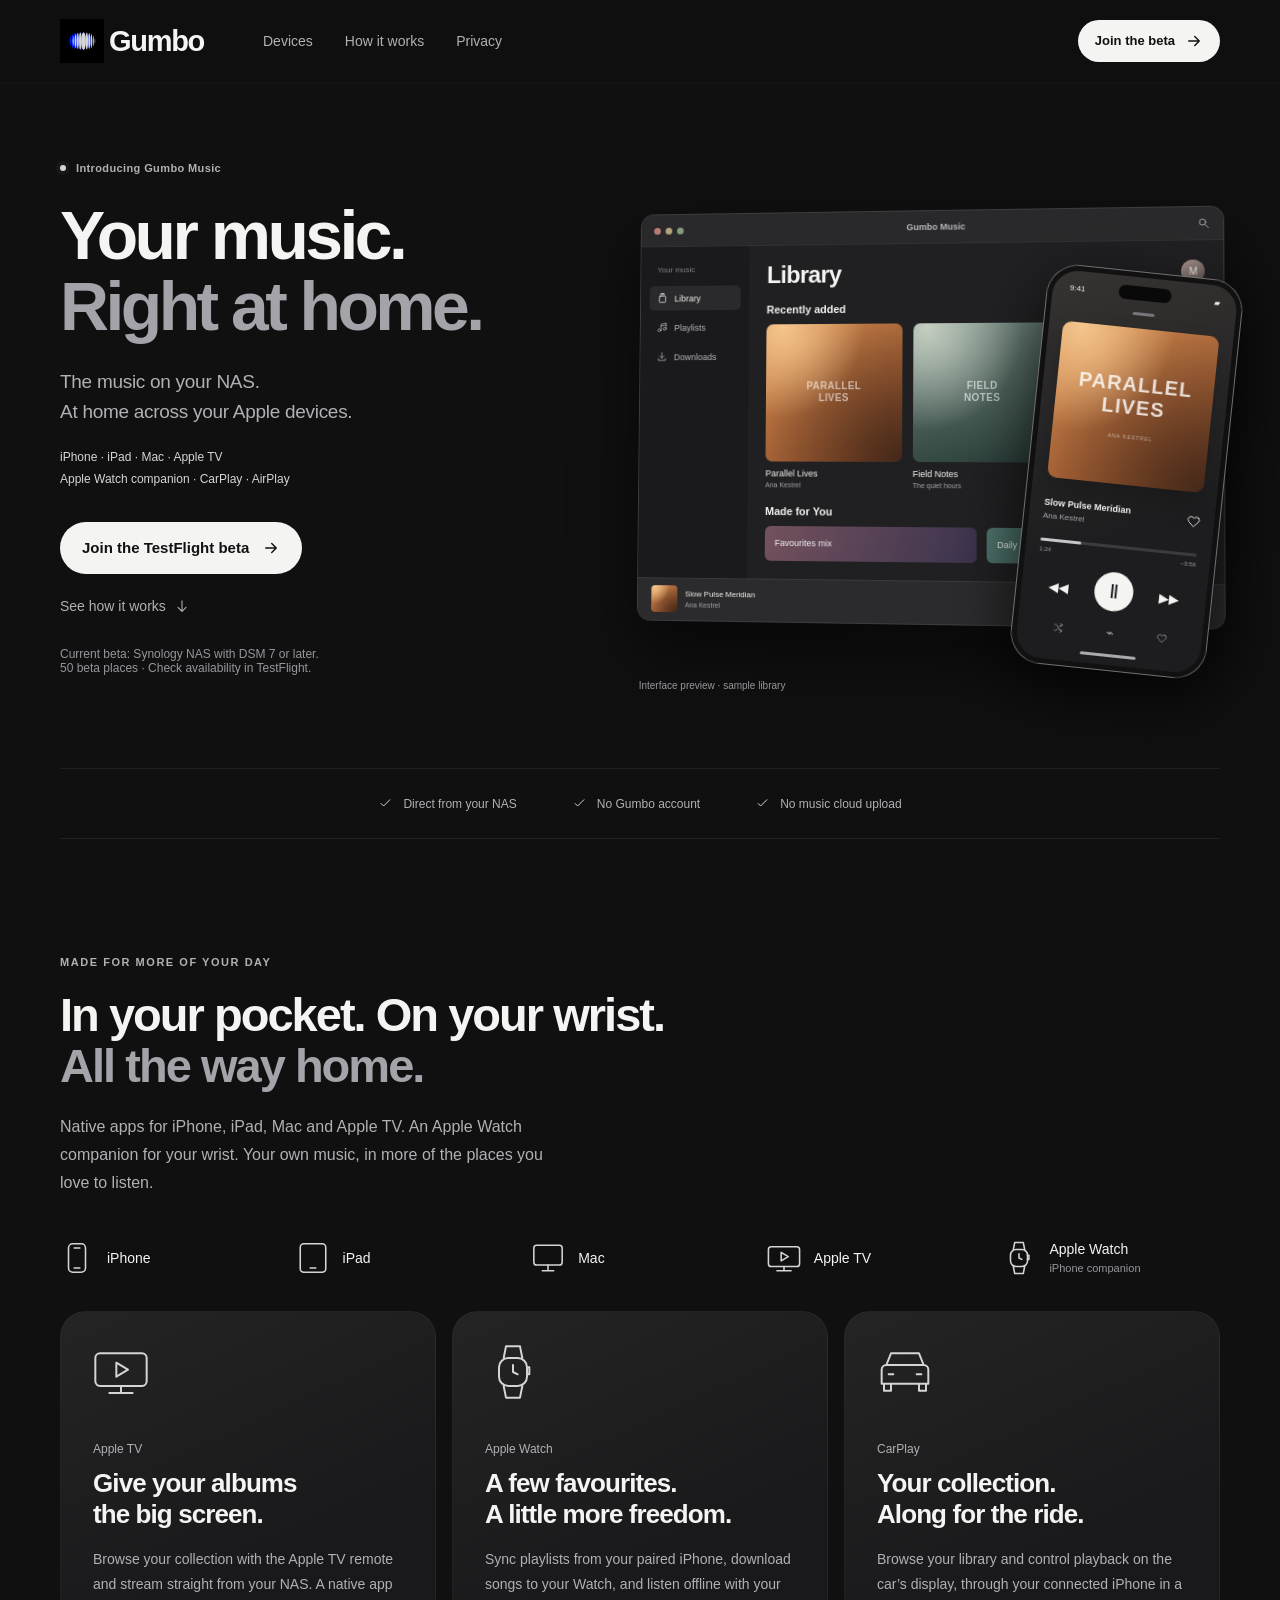
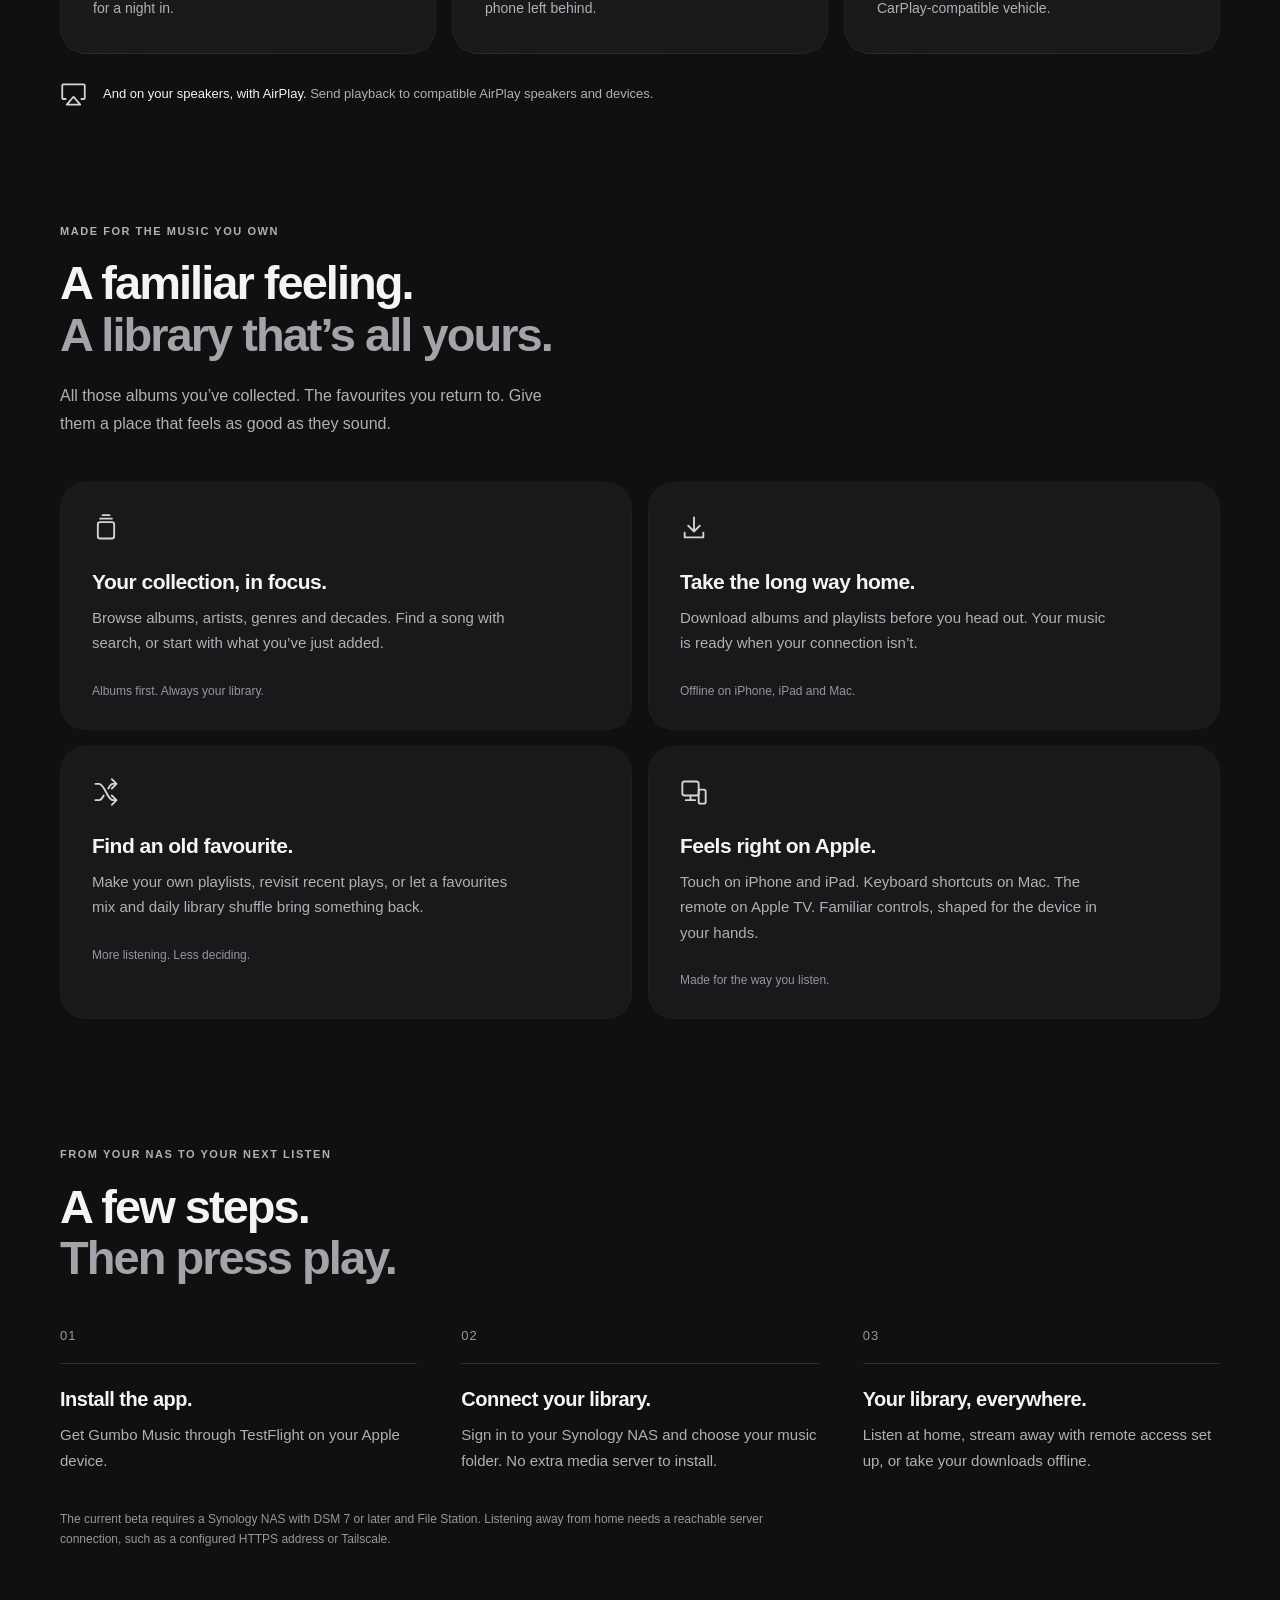
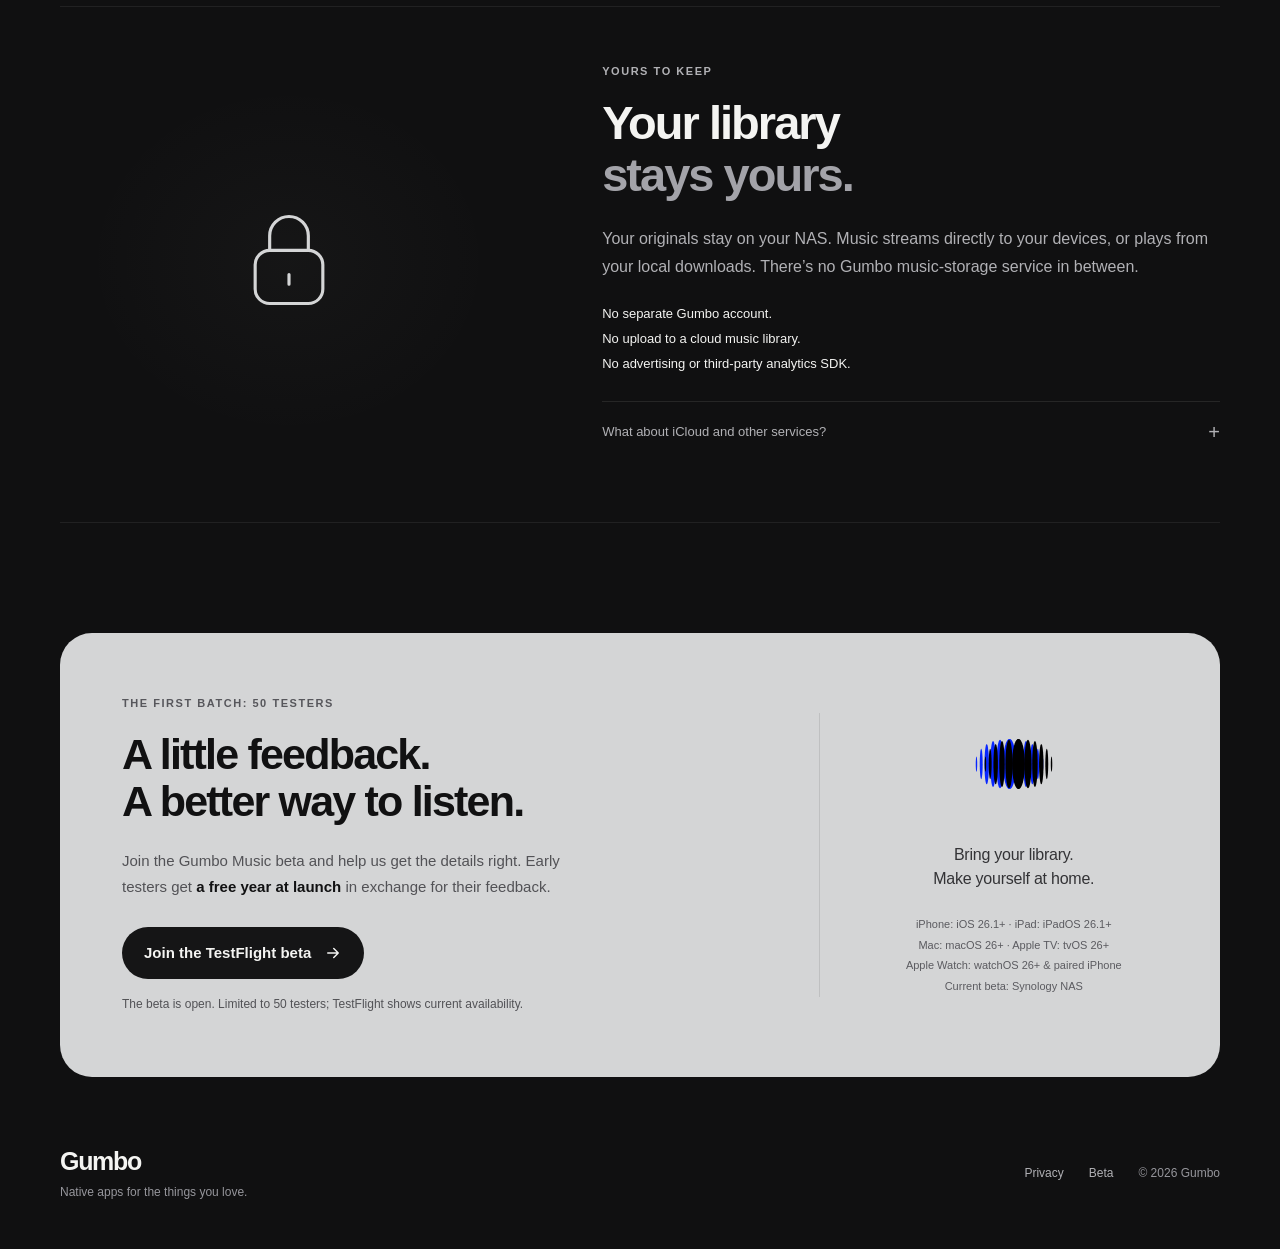
==== commit fc4ff207: "Improve mobile website navigation and publish privacy policy" ====
--- a/website/index.html
+++ b/website/index.html
@@ -36,6 +36,7 @@
   <link rel="apple-touch-icon" href="https://gumbo.one/apple-touch-icon.png" sizes="180x180">
   <link rel="stylesheet" href="styles.css">
   <script src="site.js" defer></script>
+  <noscript><style>.site-header { position: relative; }</style></noscript>
 </head>
 <body>
   <a class="skip-link" href="#product-music">Skip to content</a>
@@ -65,8 +66,15 @@
     <nav class="nav container" aria-label="Main navigation">
       <a class="wordmark" href="#top" aria-label="Gumbo home"><img src="assets/logo.svg" width="48" height="48" alt=""><span>Gumbo</span></a>
       <div class="nav-links"><a href="#devices">Devices</a><a href="#how-it-works">How it works</a><a href="#privacy">Privacy</a></div>
-      <a class="button button-small" href="#beta" data-beta-link>Join the beta <svg class="icon" aria-hidden="true"><use href="#arrow"/></svg></a>
+      <a class="button button-small header-beta" href="#beta" data-beta-link aria-describedby="header-beta-note beta-status">Join the beta <svg class="icon" aria-hidden="true"><use href="#arrow"/></svg></a>
+      <details class="mobile-menu">
+        <summary aria-label="Section menu"><svg class="icon menu-icon" viewBox="0 0 24 24" aria-hidden="true"><path d="M4 7h16M4 12h16M4 17h16"/></svg><svg class="icon close-icon" viewBox="0 0 24 24" aria-hidden="true"><path d="m6 6 12 12M6 18 18 6"/></svg></summary>
+        <div class="mobile-menu-links"><a href="#devices">Devices</a><a href="#features">Features</a><a href="#how-it-works">How it works</a><a href="#privacy">Privacy</a></div>
+      </details>
     </nav>
+    <noscript>
+      <p id="header-beta-note" class="no-script-note container">JavaScript is off. “Join the beta” takes you to beta details on this page. Enable JavaScript to open the TestFlight invitation.</p>
+    </noscript>
   </header>
 
   <!-- ================================================================
@@ -196,9 +204,9 @@
     </section>
 
     <section class="privacy-section container" id="privacy" aria-labelledby="privacy-title">
-      <div class="privacy-mark" aria-hidden="true"><svg class="icon"><use href="#lock"/></svg><span>YOURS TO KEEP</span></div>
-      <div class="privacy-copy"><p class="eyebrow">A personal library should stay personal</p><h2 id="privacy-title">Your library<br><span class="soft-text">stays yours.</span></h2><p class="privacy-lead">Your originals stay on your NAS. Music streams directly to your devices, or plays from your local downloads. There’s no Gumbo music-storage service in between.</p><div class="privacy-promises"><span>No separate Gumbo account.</span><span>No upload to a cloud music library.</span><span>No advertising or third-party analytics SDK.</span></div>
-        <details class="privacy-details"><summary>What about iCloud and other services?<span aria-hidden="true">+</span></summary><div><p>Gumbo uses iCloud to sync profiles, playlists, favourites and listening data—not music files. Family sharing can also include NAS connection details.</p><p>If you choose genre suggestions, album and artist names are sent to Apple’s music catalogue. That optional lookup does not send your audio. Your existing NAS account is used to access your library.</p><p>TestFlight feedback and crash reports you share may be available to the developer. Full data-flow details are available in the app’s Privacy screen.</p></div></details>
+      <div class="privacy-mark" aria-hidden="true"><svg class="icon"><use href="#lock"/></svg></div>
+      <div class="privacy-copy"><p class="eyebrow">Yours to keep</p><h2 id="privacy-title">Your library<br><span class="soft-text">stays yours.</span></h2><p class="privacy-lead">Your originals stay on your NAS. Music streams directly to your devices, or plays from your local downloads. There’s no Gumbo music-storage service in between.</p><div class="privacy-promises"><span>No separate Gumbo account.</span><span>No upload to a cloud music library.</span><span>No advertising or third-party analytics SDK.</span></div>
+        <details class="privacy-details"><summary>What about iCloud and other services?<span aria-hidden="true">+</span></summary><div><p>Gumbo uses iCloud to sync profiles, playlists, favourites and listening data—not music files. Family sharing can also include NAS connection details.</p><p>If you choose genre suggestions, album and artist names are sent to Apple’s music catalogue. That optional lookup does not send your audio. Your existing NAS account is used to access your library.</p><p>Apple shares beta usage and crash information with the developer. Feedback you submit may also include screenshots and contact details. Read the <a href="privacy/">full privacy policy</a> for details about the app and this website.</p></div></details>
       </div>
     </section>
 
@@ -211,6 +219,6 @@
   </main>
   <!-- END PRODUCT: GUMBO MUSIC -->
 
-  <footer class="site-footer container"><div><a class="wordmark footer-wordmark" href="#top"><span>Gumbo</span></a><p>Native apps for the things you love.</p></div><div class="footer-links"><a href="#privacy">Privacy</a><a href="#beta">Beta</a><span>© 2026 Gumbo</span></div></footer>
+  <footer class="site-footer container"><div><a class="wordmark footer-wordmark" href="#top"><span>Gumbo</span></a><p>Native apps for the things you love.</p></div><div class="footer-links"><a href="privacy/">Privacy</a><a href="#beta">Beta</a><span>© 2026 Gumbo</span></div></footer>
 </body>
 </html>
--- a/website/styles.css
+++ b/website/styles.css
@@ -36,6 +36,10 @@
 .nav-links { display: flex; align-items: center; gap: 32px; margin-left: 35px; }
 .nav-links a, .footer-links a { color: var(--muted); font-size: 14px; padding-block: 14px; transition: color .18s ease; }
 .nav-links a:hover, .footer-links a:hover { color: #fff; }
+.header-beta { margin-left: auto; }
+.mobile-menu { display: none; }
+.no-script-note { padding-block: 0 18px; font-size: 12px; line-height: 1.6; color: var(--muted); }
+.privacy-details a { text-decoration: underline; text-underline-offset: 3px; }
 .button { display: inline-flex; align-items: center; justify-content: center; gap: 13px; min-height: 52px; padding: 14px 22px; border-radius: 100px; color: #111112; background: var(--text); font-weight: 650; font-size: 15px; line-height: 1.35; text-align: center; transition: background .18s ease, transform .18s ease; }
 .button:hover { background: #fff; transform: translateY(-2px); }
 .button .icon { width: 18px; height: 18px; stroke-width: 1.9; }
@@ -132,14 +136,14 @@
 h3 { font-size: 21px; font-weight: 550; letter-spacing: -.025em; }
 .feature-card p, .steps p { color: var(--muted); line-height: 1.7; font-size: 15px; margin-top: 11px; max-width: 440px; }
 .card-note { display: block; color: var(--quiet); margin-top: 28px; font-size: 12px; }
-.how-section { padding-top: 12px; }
+.how-section { padding-block: 12px 56px; }
 .steps { display: grid; grid-template-columns: repeat(3, 1fr); gap: 44px; padding: 0; list-style: none; margin: 0; }
 .step-number { display: block; font-size: 13px; font-variant-numeric: tabular-nums; color: var(--quiet); letter-spacing: .08em; padding-bottom: 20px; margin-bottom: 24px; border-bottom: 1px solid #ffffff20; }
 .steps h3 { font-size: 20px; }
 .setup-note { font-size: 12px; color: var(--quiet); line-height: 1.7; max-width: 760px; margin-top: 36px; }
-.privacy-section { display: grid; grid-template-columns: .74fr 1fr; gap: 85px; padding-block: 74px 80px; border-block: 1px solid var(--line); }
+.privacy-section { display: grid; grid-template-columns: .74fr 1fr; gap: 85px; padding-block: 56px 64px; border-block: 1px solid var(--line); }
 .privacy-mark { display: flex; flex-direction: column; justify-content: center; align-items: center; gap: 22px; min-height: 280px; background: radial-gradient(ellipse, #c8c7bc08, transparent 63%); }
-.privacy-mark .icon { width: 116px; height: 116px; stroke-width: .65; color: var(--silver); }.privacy-mark span { font-size: 10px; letter-spacing: .19em; color: var(--quiet); }
+.privacy-mark .icon { width: 116px; height: 116px; stroke-width: .65; color: var(--silver); }
 .privacy-lead { margin-top: 24px; color: var(--muted); font-size: 16px; line-height: 1.75; }
 .privacy-promises { display: flex; flex-direction: column; gap: 10px; font-size: 13px; margin-top: 25px; }
 .privacy-details { margin-top: 30px; border-top: 1px solid #ffffff17; padding-top: 20px; }
@@ -175,20 +179,28 @@
   .privacy-section { gap: 45px; }.beta-card { padding: 42px; gap: 35px; }.beta-aside { padding-left: 35px; }
 }
 @media (max-width: 760px) {
-  .container { width: calc(100% - 40px); }.nav { min-height: 72px; gap: 12px; }.wordmark { font-size: 26px; }.wordmark img { width: 39px; height: 39px; }.nav-links { display: none; }
+  .container { width: calc(100% - 40px); }.nav { min-height: 72px; gap: 12px; position: relative; }.wordmark { font-size: 26px; }.wordmark img { width: 39px; height: 39px; }.nav-links { display: none; }
+  .mobile-menu { display: block; flex: 0 0 44px; }
+  .mobile-menu summary { display: grid; place-items: center; width: 44px; height: 44px; cursor: pointer; list-style: none; border: 1px solid var(--line); border-radius: 50%; }
+  .mobile-menu summary::-webkit-details-marker { display: none; }
+  .mobile-menu .close-icon, .mobile-menu[open] .menu-icon { display: none; }
+  .mobile-menu[open] .close-icon { display: block; }
+  .mobile-menu-links { position: absolute; top: 100%; left: 0; right: 0; display: grid; padding: 12px; background: var(--surface); border: 1px solid var(--line); border-radius: 18px; box-shadow: 0 18px 35px #0005; }
+  .mobile-menu-links a { display: block; padding: 14px 16px; min-height: 48px; border-radius: 9px; font-size: 15px; }
+  .mobile-menu-links a:hover { background: #ffffff0a; }
   .hero { grid-template-columns: 1fr; gap: 48px; min-height: auto; padding-block: 58px 67px; }.hero-copy { max-width: 530px; }.hero h1 { font-size: clamp(45px, 8.5vw, 62px); }.hero-description { font-size: 18px; }.hero-description br { display: none; }
   .hero-actions { flex-direction: row; flex-wrap: wrap; gap: 15px 23px; align-items: center; }.hero-note { margin-top: 22px; }
   .product-preview { width: min(520px, 100% - 16px); margin-inline: auto; height: 430px; }.desktop-preview { top: 12px; }.desktop-content { grid-template-columns: 100px 1fr; min-height: 273px; }.phone-preview { top: 71px; right: -8px; }.mock-library { padding: 15px; }.mock-title > strong { font-size: 23px; }.mock-mixes span { font-size: 8px; }.product-preview figcaption { bottom: -14px; left: 0; }
   .promise-strip { flex-wrap: wrap; gap: 16px 22px; padding-block: 25px; justify-content: flex-start; }.promise-strip > span { font-size: 11px; }
   .section { padding-block: 76px; }.section-heading { margin-bottom: 30px; }h2 { font-size: 37px; }.feature-card { padding: 25px; }h3 { font-size: 20px; }.feature-card p, .steps p { font-size: 14px; }.card-note { line-height: 1.65; }
   .devices-section { padding-bottom: 0; }.device-lineup { grid-template-columns: repeat(3, minmax(0, 1fr)); gap: 25px 18px; }.device-grid { grid-template-columns: 1fr; }.device-card { padding: 28px; position: relative; }.device-card > .icon { position: absolute; top: 28px; right: 28px; width: 44px; height: 44px; margin: 0; }.device-card h3 { padding-right: 65px; font-size: 25px; }.device-card > p:last-child { max-width: 480px; }.airplay-note { align-items: flex-start; }.airplay-note strong { display: block; }
-  .how-section { padding-top: 0; }.steps { gap: 22px; }.steps h3 { font-size: 18px; }.step-number { padding-bottom: 16px; margin-bottom: 19px; }
-  .privacy-section { grid-template-columns: 1fr; gap: 28px; padding-block: 55px; }.privacy-mark { min-height: auto; flex-direction: row; justify-content: flex-start; gap: 15px; background: none; }.privacy-mark .icon { width: 38px; height: 38px; stroke-width: 1.2; }.privacy-copy > .eyebrow { display: none; }
+  .how-section { padding-block: 0 48px; }.steps { gap: 22px; }.steps h3 { font-size: 18px; }.step-number { padding-bottom: 16px; margin-bottom: 19px; }
+  .privacy-section { grid-template-columns: 1fr; gap: 28px; padding-block: 55px; }.privacy-mark { min-height: auto; flex-direction: row; justify-content: flex-start; gap: 15px; background: none; }.privacy-mark .icon { width: 38px; height: 38px; stroke-width: 1.2; }.privacy-copy > .eyebrow { display: block; }
   .beta-section { padding-block: 75px 45px; }.beta-card { grid-template-columns: 1fr; padding: 34px; gap: 34px; }.beta-aside { border-left: 0; border-top: 1px solid #1111111a; padding: 27px 0 0; display: flex; align-items: center; text-align: left; gap: 20px; }.beta-icon { flex-shrink: 0; margin: 0; }.beta-icon img { width: 68px; height: 68px; }.beta-aside > p { display: none; }.beta-requirements { margin: 0; }
   .site-footer { padding-bottom: 35px; flex-wrap: wrap; gap: 22px; }.footer-links { gap: 22px; }
 }
 @media (max-width: 480px) {
-  .container { width: calc(100% - 36px); }.nav .button-small { font-size: 12px; gap: 8px; min-height: 44px; padding-inline: 14px; }
+  .container { width: calc(100% - 36px); }.nav .button-small { font-size: 12px; min-height: 44px; padding-inline: 12px; }.nav .button-small .icon { display: none; }.nav .wordmark { font-size: 24px; }.nav .wordmark img { width: 32px; height: 32px; }.nav { gap: 10px; }
   .hero { padding-top: 42px; gap: 35px; }.product-label { margin-bottom: 22px; font-size: 10px; }.hero h1 { font-size: clamp(41px, 11vw, 53px); }.hero-description { font-size: 17px; line-height: 1.65; margin-top: 20px; }.hero-actions { flex-direction: column; align-items: flex-start; margin-top: 26px; gap: 14px; }.hero-note { font-size: 11px; line-height: 1.6; }
   .product-preview { height: 355px; width: calc(100% - 12px); }.desktop-preview { top: 15px; }.window-bar { height: 26px; padding-inline: 9px; font-size: 7px; }.window-dots { gap: 4px; }.window-dots i { width: 5px; height: 5px; }
   .desktop-content { grid-template-columns: 63px 1fr; min-height: 217px; }.mock-sidebar { padding: 13px 4px; font-size: 5px; gap: 3px; }.sidebar-heading { font-size: 5px; margin-left: 4px; }.sidebar-item { gap: 4px; padding: 5px 4px; }.sidebar-item .icon { width: 8px; height: 8px; }.mock-library { padding: 12px 10px; }.mock-title > strong { font-size: 18px; }.mock-profile { width: 18px; height: 18px; font-size: 8px; }.mock-section-title { font-size: 9px; margin-block: 12px 7px; }.album-grid { gap: 7px; }.album-grid b { font-size: 6px; }.album-grid small { font-size: 5px; }.album-art { border-radius: 5px; }.album-art > span { font-size: 7px; }.second-shelf { margin-top: 14px; }.second-shelf span { font-size: 5px; }.mock-mixes { gap: 7px; }.mock-mixes span { height: 29px; font-size: 6px; padding: 5px; }.mini-player { height: 32px; padding: 4px 8px; gap: 6px; }.mini-art { width: 21px; height: 21px; }.mini-player b { font-size: 6px; }.mini-player small { font-size: 5px; }.mini-transport { font-size: 11px; }.mini-volume { display: none; }
@@ -204,3 +216,33 @@
 @media (prefers-reduced-motion: reduce) { html { scroll-behavior: auto; } *, *::before, *::after { animation: none !important; transition: none !important; } .button:hover { transform: none; } }
 @media (prefers-contrast: more) { :root { --muted: #d4d5d6; --quiet: #bdbdc2; --line: #ffffff55; } .feature-card, .device-card, .privacy-details { border-color: #ffffff55; } }
 @media (forced-colors: active) { .button, .feature-card, .device-card, .beta-card { border: 1px solid ButtonText; } .preview-glow { display: none; } }
+
+/* The standalone policy shares the site shell and keeps long text readable. */
+.policy { padding-block: 80px; }
+.policy-heading { max-width: 720px; }
+.policy-heading .eyebrow { margin-bottom: 24px; }
+.policy-heading h1 { font-size: clamp(44px, 5vw, 64px); }
+.policy-heading > p:not(.eyebrow) { margin-top: 24px; color: var(--muted); font-size: 17px; line-height: 1.75; }
+.policy-heading > p.policy-updated { margin-top: 16px; font-size: 12px; color: var(--quiet); }
+.policy-summary { max-width: 900px; margin-block: 40px 64px; padding: 30px; border: 1px solid var(--line); border-radius: var(--radius); background: var(--surface); font-size: 16px; line-height: 1.75; }
+.policy-summary p + p { margin-top: 16px; color: var(--muted); }
+.policy-layout { display: grid; grid-template-columns: 210px minmax(0, 680px); gap: 70px; align-items: start; }
+.policy-contents { position: sticky; top: 112px; display: grid; }
+.policy-contents .eyebrow { margin-bottom: 14px; }
+.policy-contents a { padding-block: 12px; font-size: 14px; color: var(--muted); }
+.policy-contents a:hover { color: var(--text); }
+.policy-body section + section { margin-top: 44px; padding-top: 36px; border-top: 1px solid var(--line); }
+.policy-body h2 { font-size: 27px; letter-spacing: -.025em; line-height: 1.25; }
+.policy-body p { margin-top: 18px; font-size: 16px; line-height: 1.8; color: var(--muted); overflow-wrap: anywhere; }
+.policy-body strong { color: var(--text); font-weight: 550; }
+.policy-body a { color: var(--text); text-decoration: underline; text-underline-offset: 3px; }
+.policy-page .site-footer { padding-top: 35px; border-top: 1px solid var(--line); }
+@media (max-width: 1050px) { .policy-layout { gap: 36px; grid-template-columns: 180px minmax(0, 1fr); } }
+@media (max-width: 760px) {
+  .policy { padding-block: 48px 60px; }
+  .policy-summary { margin-block: 30px 36px; padding: 24px; }
+  .policy-layout { grid-template-columns: 1fr; gap: 36px; }
+  .policy-contents { position: static; grid-template-columns: repeat(2, minmax(0, 1fr)); column-gap: 20px; padding-bottom: 24px; border-bottom: 1px solid var(--line); }
+  .policy-contents .eyebrow { grid-column: 1 / -1; }
+  .policy-body h2 { font-size: 25px; }
+}
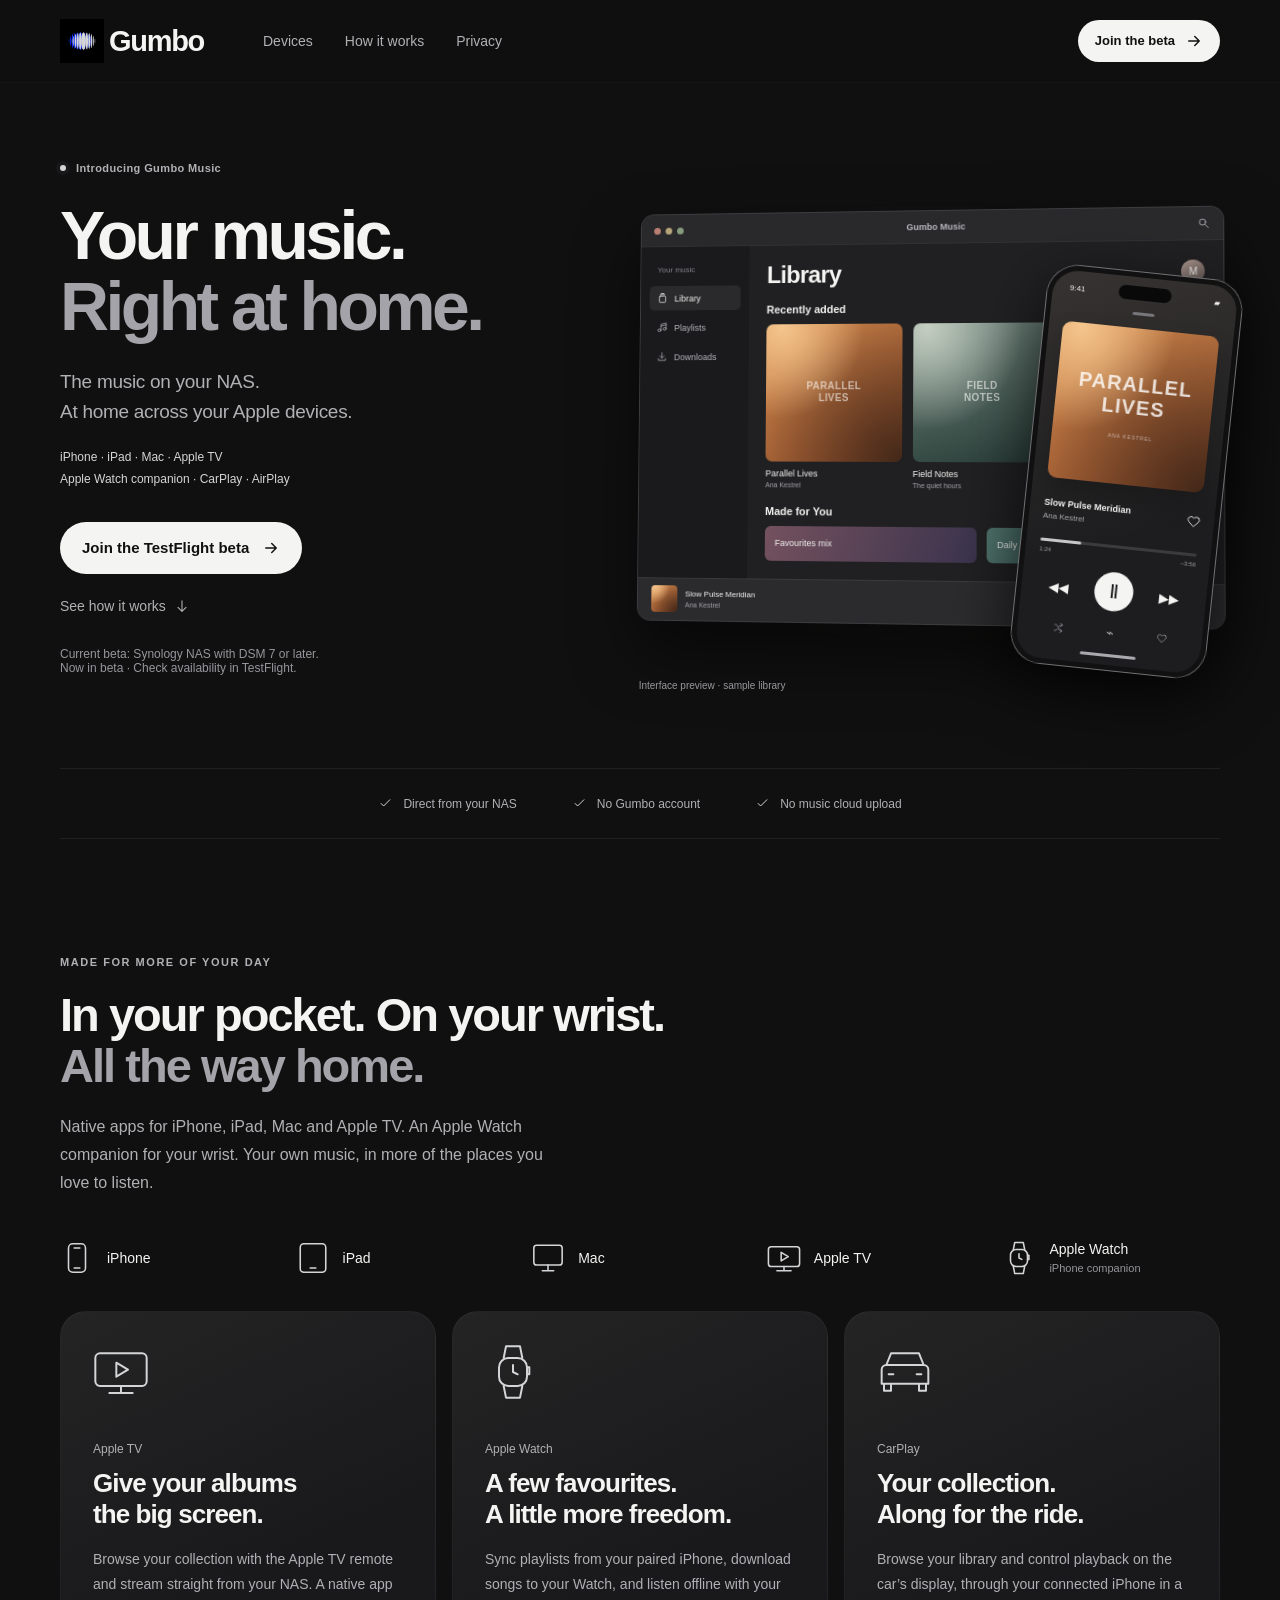
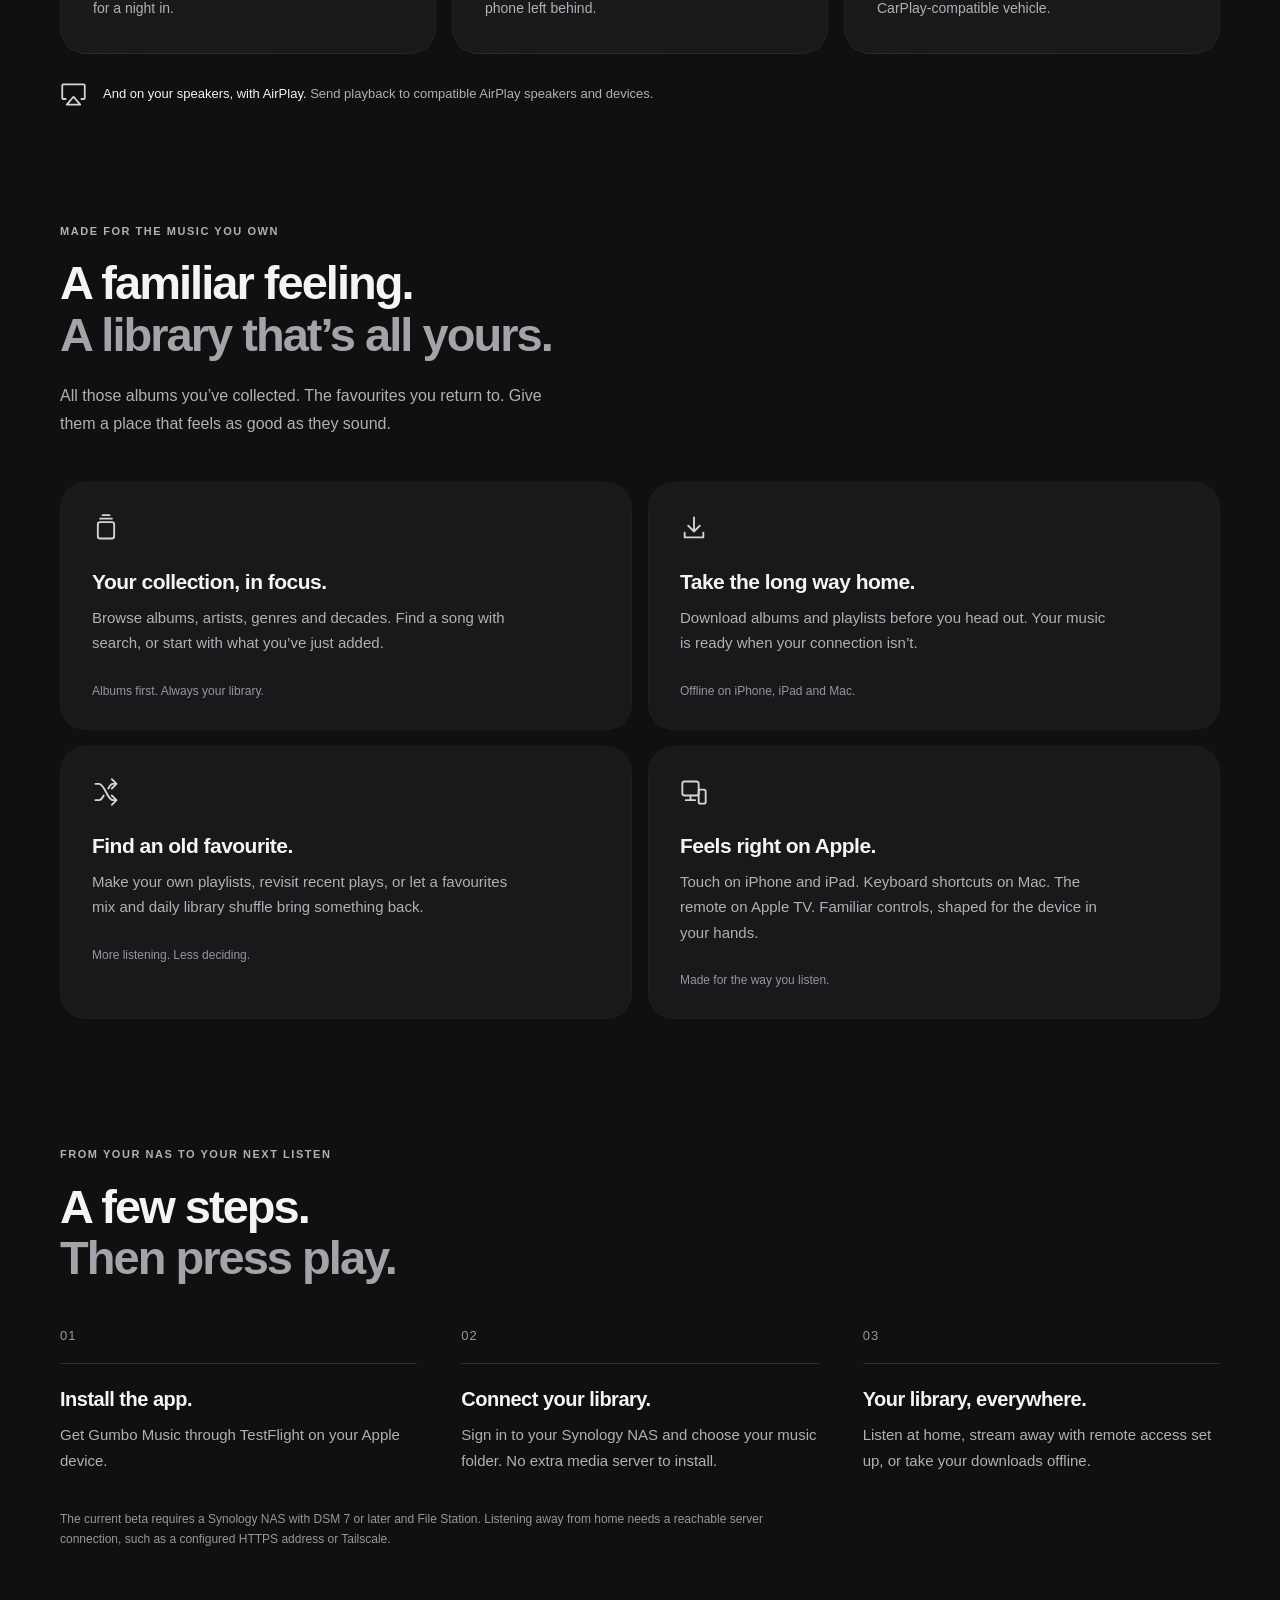
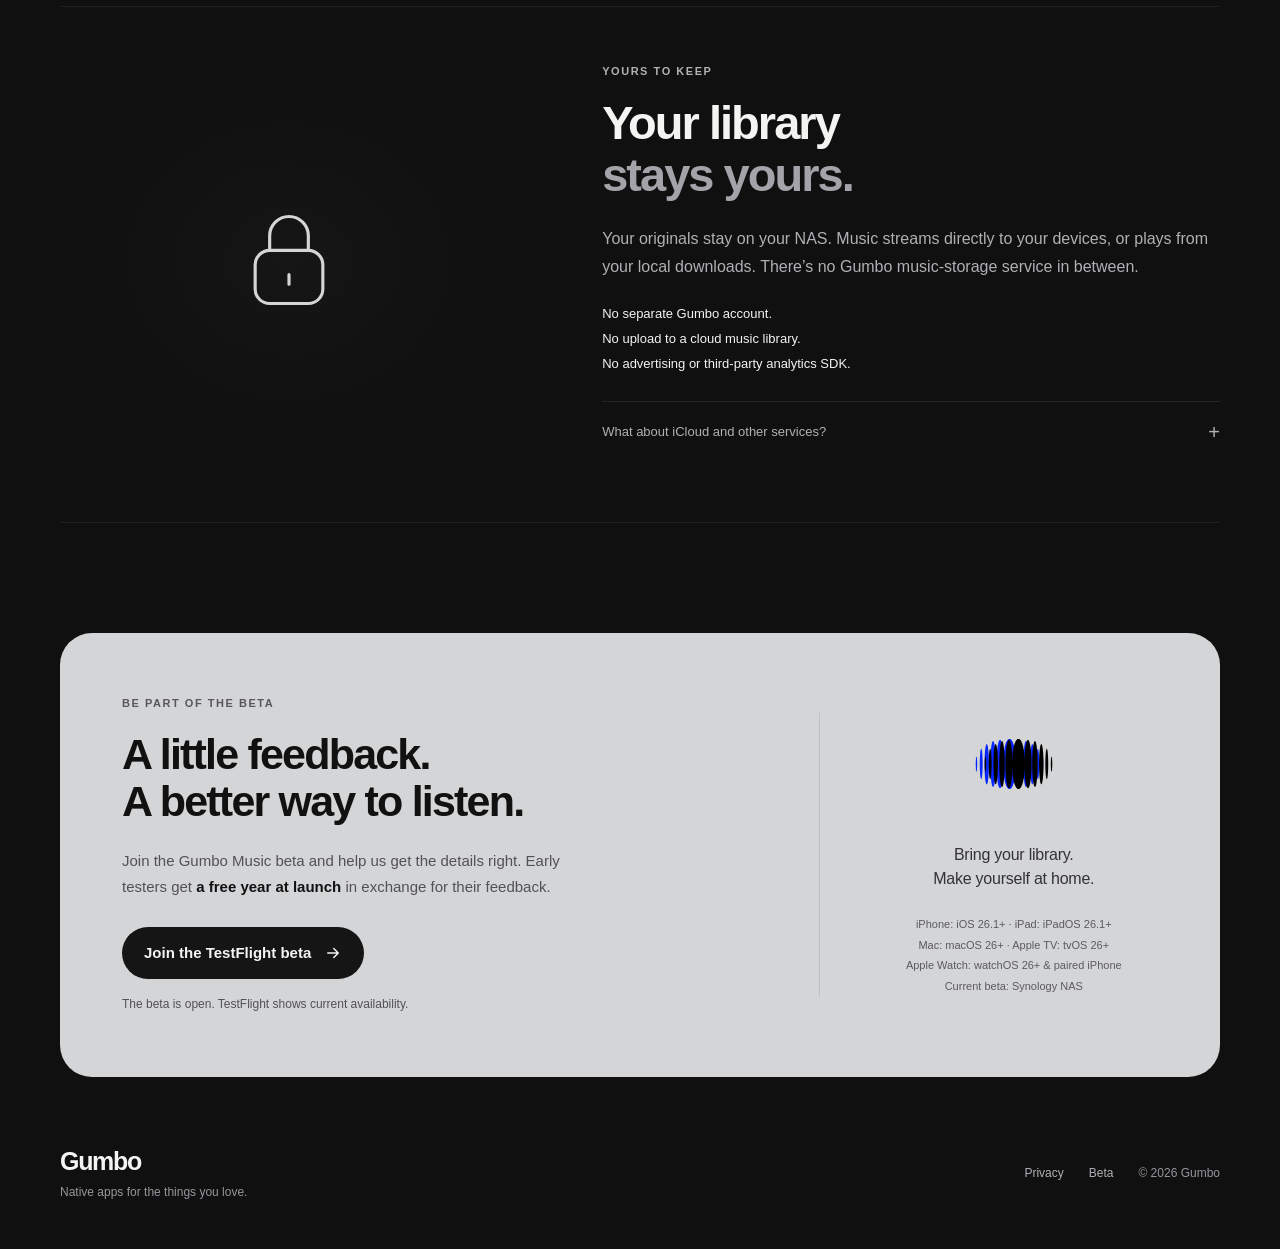
==== commit 2c8f0657: "Remove public beta capacity from website copy" ====
--- a/website/index.html
+++ b/website/index.html
@@ -94,7 +94,7 @@
           <a class="button" href="#beta" data-beta-link>Join the TestFlight beta <svg class="icon" aria-hidden="true"><use href="#arrow"/></svg></a>
           <a class="text-link" href="#how-it-works">See how it works <svg class="icon" aria-hidden="true"><use href="#arrow-down"/></svg></a>
         </div>
-        <p class="hero-note">Current beta: Synology NAS with DSM 7 or later.<br> 50 beta places · Check availability in TestFlight.</p>
+        <p class="hero-note">Current beta: Synology NAS with DSM 7 or later.<br> Now in beta · Check availability in TestFlight.</p>
       </div>
 
       <figure class="product-preview" aria-labelledby="preview-caption">
@@ -212,7 +212,7 @@
 
     <section class="beta-section container" id="beta" tabindex="-1" aria-labelledby="beta-title">
       <div class="beta-card">
-        <div class="beta-copy"><p class="eyebrow">The first batch: 50 testers</p><h2 id="beta-title">A little feedback.<br>A better way to listen.</h2><p>Join the Gumbo Music beta and help us get the details right. Early testers get <strong>a free year at launch</strong> in exchange for their feedback.</p><a class="button button-dark" href="#beta" data-beta-link>Join the TestFlight beta <svg class="icon" aria-hidden="true"><use href="#arrow"/></svg></a><p id="beta-status" class="beta-status" role="status" tabindex="-1">The beta is open. Limited to 50 testers; TestFlight shows current availability.</p><noscript><p class="beta-status">JavaScript is needed to open a configured TestFlight invitation. You can still browse the complete page.</p></noscript></div>
+        <div class="beta-copy"><p class="eyebrow">Be part of the beta</p><h2 id="beta-title">A little feedback.<br>A better way to listen.</h2><p>Join the Gumbo Music beta and help us get the details right. Early testers get <strong>a free year at launch</strong> in exchange for their feedback.</p><a class="button button-dark" href="#beta" data-beta-link>Join the TestFlight beta <svg class="icon" aria-hidden="true"><use href="#arrow"/></svg></a><p id="beta-status" class="beta-status" role="status" tabindex="-1">The beta is open. TestFlight shows current availability.</p><noscript><p class="beta-status">JavaScript is needed to open a configured TestFlight invitation. You can still browse the complete page.</p></noscript></div>
         <div class="beta-aside"><span class="beta-icon"><img src="assets/logo-on-light.svg" width="112" height="112" alt="Gumbo Music mark" loading="lazy"></span><p>Bring your library.<br>Make yourself at home.</p><span class="beta-requirements">iPhone: iOS 26.1+ · iPad: iPadOS 26.1+<br>Mac: macOS 26+ · Apple TV: tvOS 26+<br>Apple Watch: watchOS 26+ & paired iPhone<br>Current beta: Synology NAS</span></div>
       </div>
     </section>
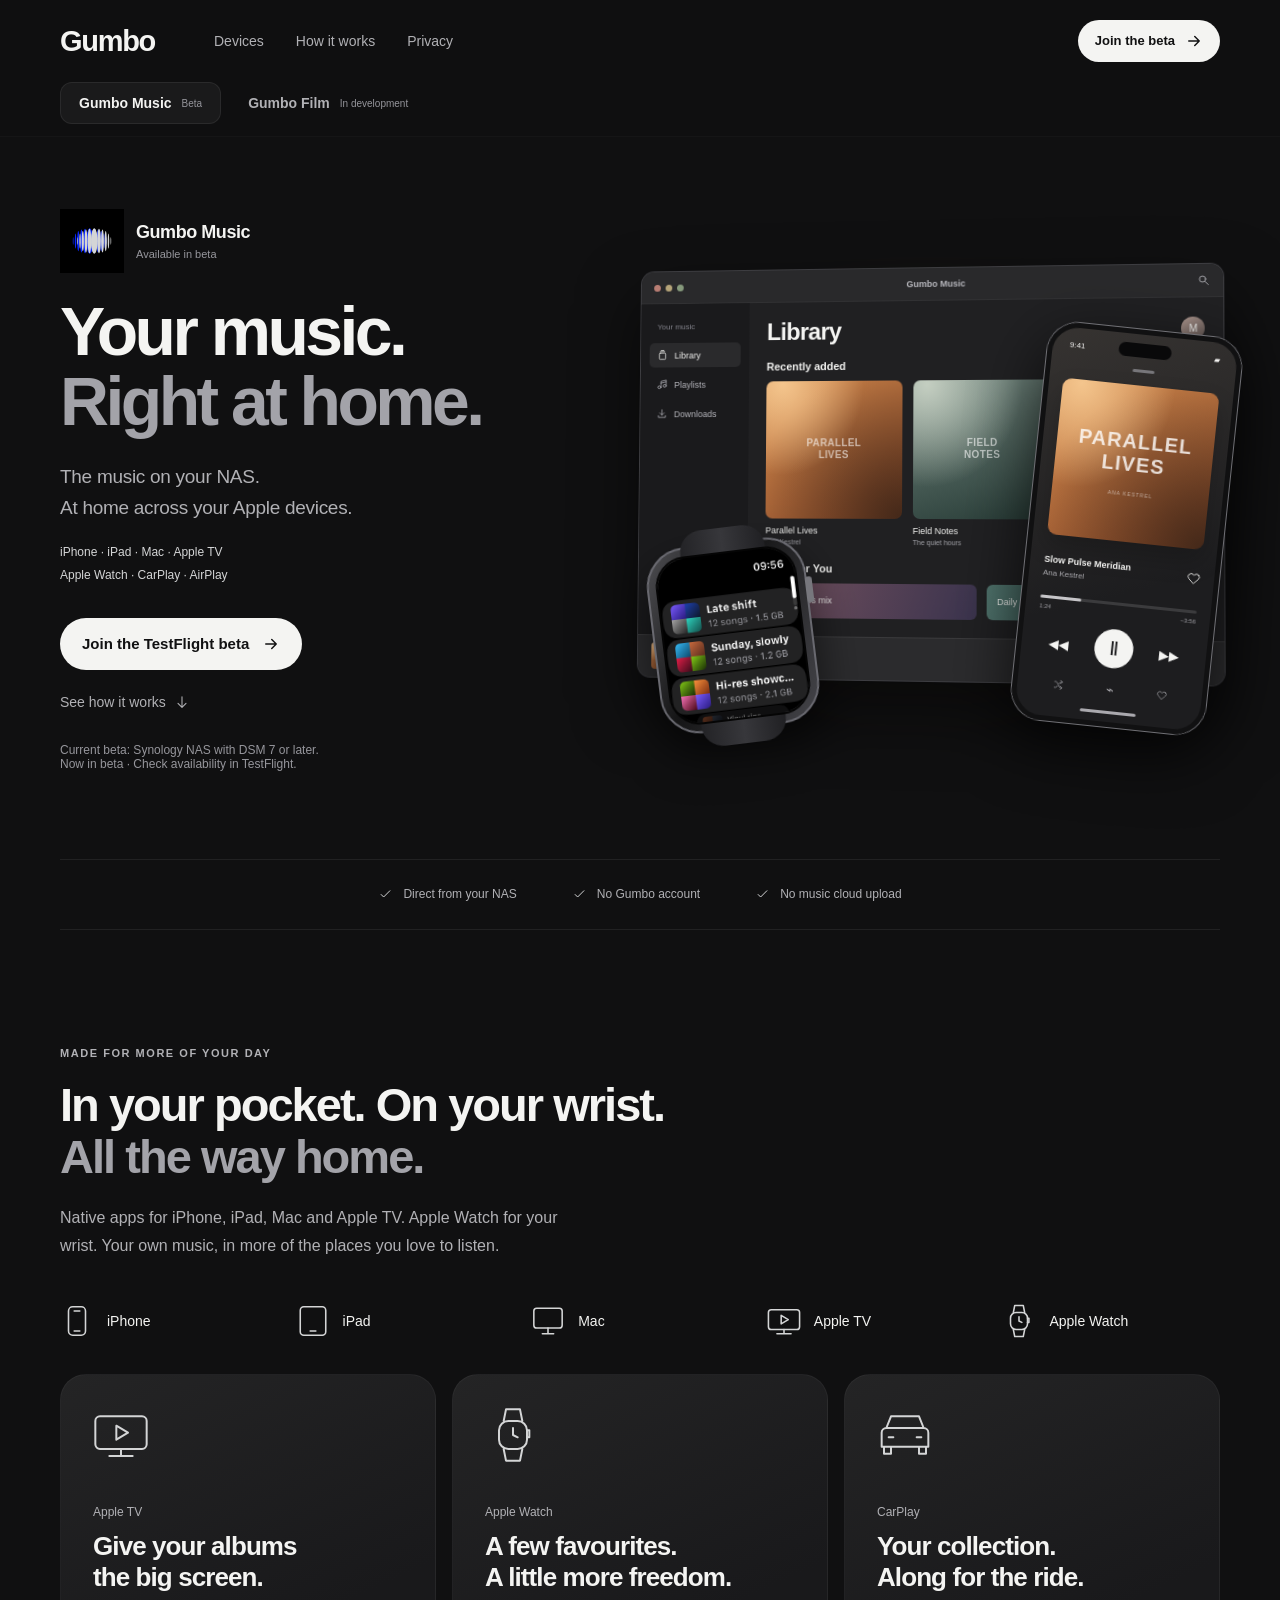
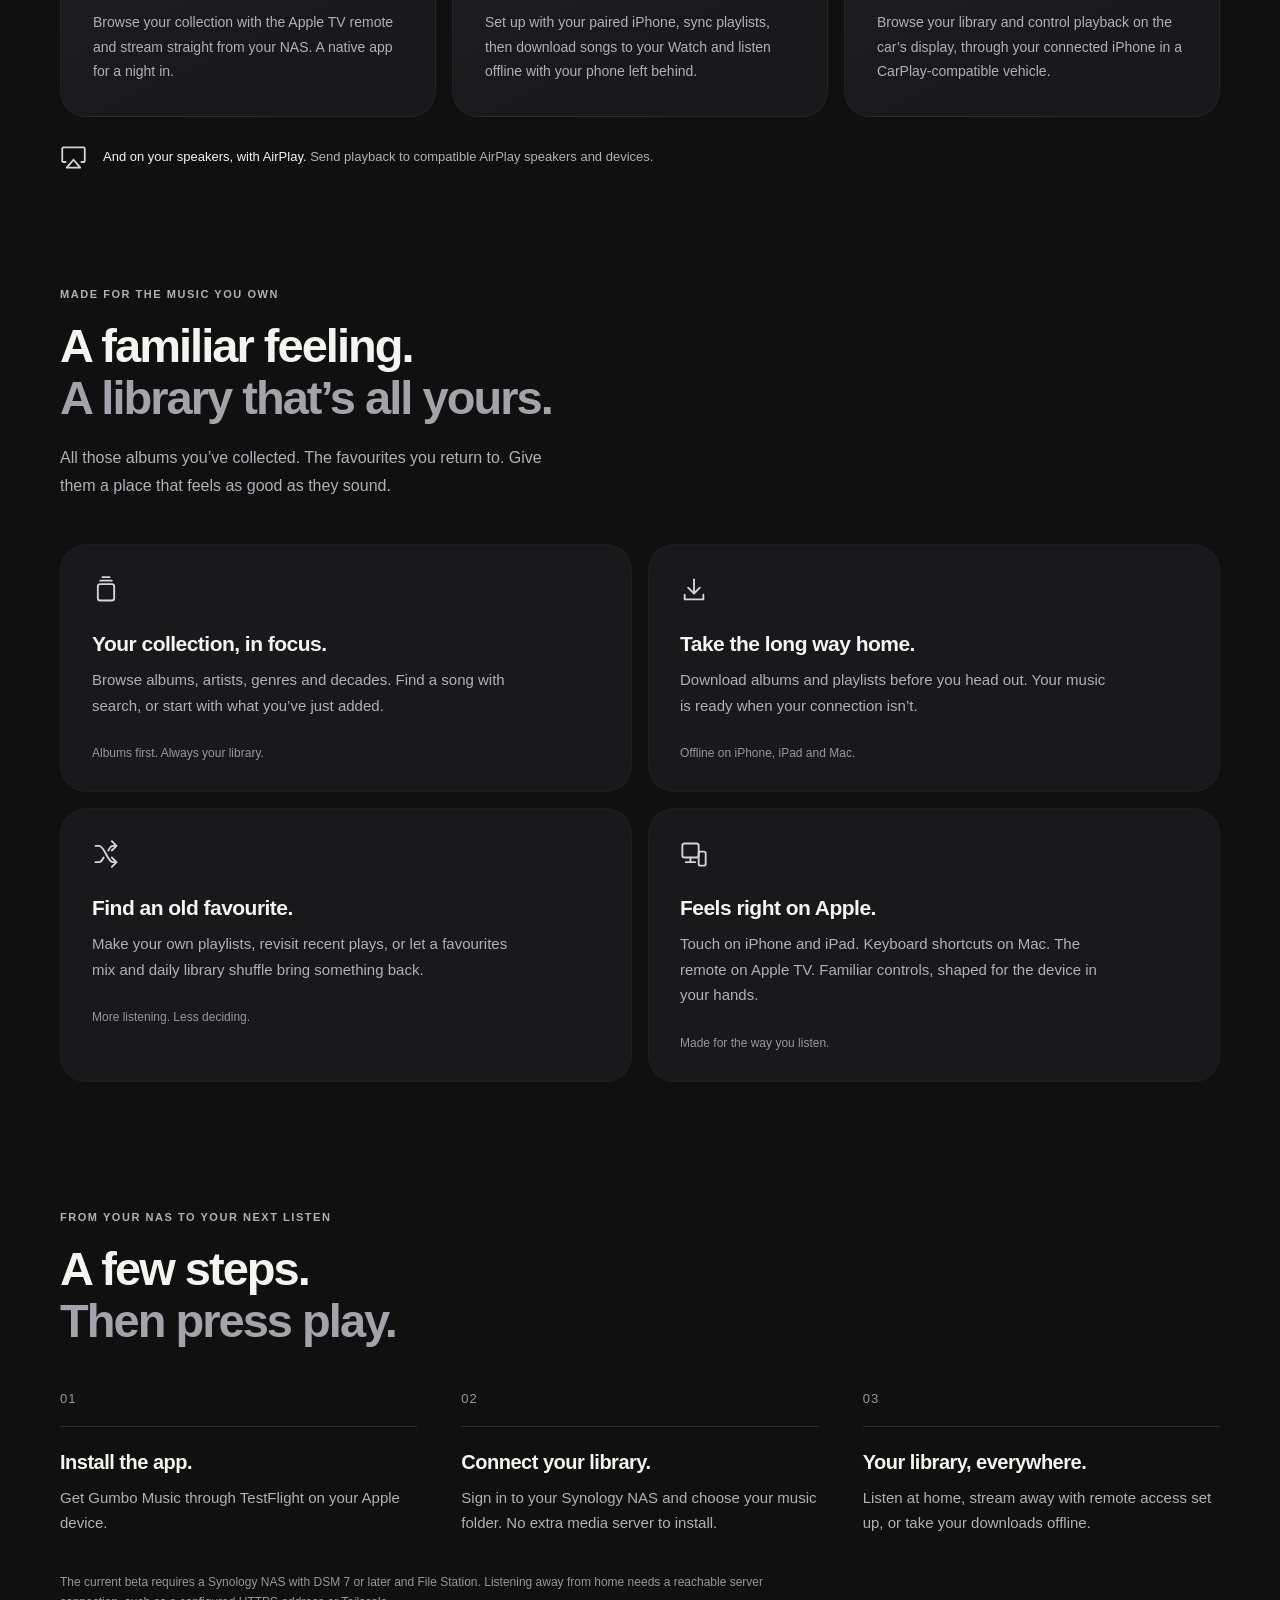
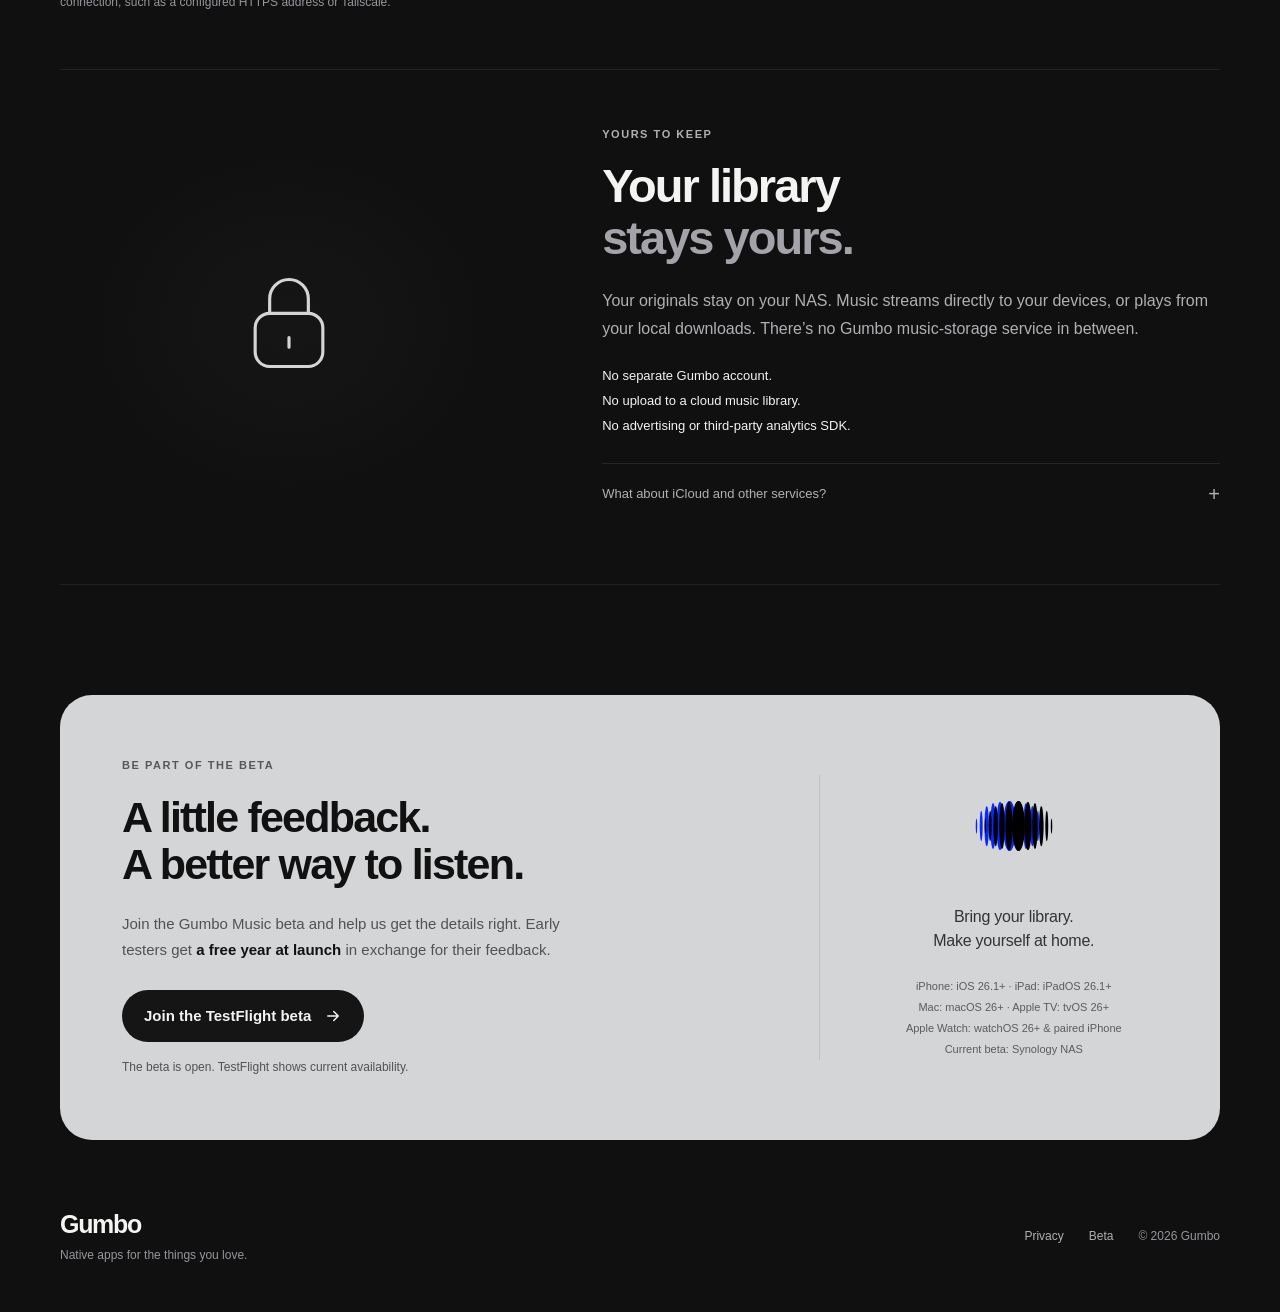
==== commit 1f36d24c: "Separate Gumbo product branding and add Film landing page" ====
--- a/website/index.html
+++ b/website/index.html
@@ -9,24 +9,24 @@
 
   <!-- PRODUCT SEO: GUMBO MUSIC — keep these static tags aligned with the product section below. -->
   <title>Gumbo Music — Your NAS music, across Apple devices</title>
-  <meta name="description" content="Gumbo Music brings your NAS library to iPhone, iPad, Mac and Apple TV, with an Apple Watch companion, CarPlay and AirPlay. Current beta supports Synology.">
+  <meta name="description" content="Gumbo Music brings your NAS library to iPhone, iPad, Mac and Apple TV, with Apple Watch, CarPlay and AirPlay. Current beta supports Synology.">
   <link rel="canonical" href="https://gumbo.one/">
   <meta property="og:type" content="website">
   <meta property="og:site_name" content="Gumbo">
   <meta property="og:title" content="Gumbo Music — Your NAS music, across Apple devices">
-  <meta property="og:description" content="Your own music, beautifully at home on iPhone, iPad, Mac and Apple TV. With an Apple Watch companion, CarPlay and AirPlay. Current beta supports Synology NAS.">
+  <meta property="og:description" content="Your own music, beautifully at home on iPhone, iPad, Mac and Apple TV. With Apple Watch, CarPlay and AirPlay. Current beta supports Synology NAS.">
   <meta property="og:url" content="https://gumbo.one/">
-  <meta property="og:image" content="https://gumbo.one/assets/gumbo-music-social-v3.png">
-  <meta property="og:image:secure_url" content="https://gumbo.one/assets/gumbo-music-social-v3.png">
+  <meta property="og:image" content="https://gumbo.one/assets/gumbo-music-social-v4.png">
+  <meta property="og:image:secure_url" content="https://gumbo.one/assets/gumbo-music-social-v4.png">
   <meta property="og:image:type" content="image/png">
   <meta property="og:image:width" content="1200">
   <meta property="og:image:height" content="630">
-  <meta property="og:image:alt" content="Gumbo Music — Your music. Your NAS. The blue and silver Gumbo mark on a dark background, with supported Apple devices listed below.">
+  <meta property="og:image:alt" content="Gumbo Music — Your music. Your NAS. The blue and silver Gumbo Music mark on a dark background, with supported Apple devices listed below.">
   <meta name="twitter:card" content="summary_large_image">
   <meta name="twitter:title" content="Gumbo Music — Your NAS music, across Apple devices">
-  <meta name="twitter:description" content="Your own music, beautifully at home on iPhone, iPad, Mac and Apple TV. With an Apple Watch companion, CarPlay and AirPlay. Current beta supports Synology NAS.">
-  <meta name="twitter:image" content="https://gumbo.one/assets/gumbo-music-social-v3.png">
-  <meta name="twitter:image:alt" content="Gumbo Music — Your music. Your NAS. The blue and silver Gumbo mark on a dark background, with supported Apple devices listed below.">
+  <meta name="twitter:description" content="Your own music, beautifully at home on iPhone, iPad, Mac and Apple TV. With Apple Watch, CarPlay and AirPlay. Current beta supports Synology NAS.">
+  <meta name="twitter:image" content="https://gumbo.one/assets/gumbo-music-social-v4.png">
+  <meta name="twitter:image:alt" content="Gumbo Music — Your music. Your NAS. The blue and silver Gumbo Music mark on a dark background, with supported Apple devices listed below.">
   <!-- END PRODUCT SEO -->
 
   <meta name="theme-color" content="#101011">
@@ -64,7 +64,7 @@
   <!-- SHARED GUMBO SHELL: keep the umbrella identity independent of a product. -->
   <header class="site-header">
     <nav class="nav container" aria-label="Main navigation">
-      <a class="wordmark" href="#top" aria-label="Gumbo home"><img src="assets/logo.svg" width="48" height="48" alt=""><span>Gumbo</span></a>
+      <a class="wordmark" href="./" aria-label="Gumbo home"><span>Gumbo</span></a>
       <div class="nav-links"><a href="#devices">Devices</a><a href="#how-it-works">How it works</a><a href="#privacy">Privacy</a></div>
       <a class="button button-small header-beta" href="#beta" data-beta-link aria-describedby="header-beta-note beta-status">Join the beta <svg class="icon" aria-hidden="true"><use href="#arrow"/></svg></a>
       <details class="mobile-menu">
@@ -72,6 +72,10 @@
         <div class="mobile-menu-links"><a href="#devices">Devices</a><a href="#features">Features</a><a href="#how-it-works">How it works</a><a href="#privacy">Privacy</a></div>
       </details>
     </nav>
+    <nav class="product-nav container" aria-label="Gumbo products">
+      <a href="./" aria-current="page">Gumbo Music <span>Beta</span></a>
+      <a href="./film/">Gumbo Film <span>In development</span></a>
+    </nav>
     <noscript>
       <p id="header-beta-note" class="no-script-note container">JavaScript is off. “Join the beta” takes you to beta details on this page. Enable JavaScript to open the TestFlight invitation.</p>
     </noscript>
@@ -79,17 +83,17 @@
 
   <!-- ================================================================
        PRODUCT: GUMBO MUSIC
-       All visible product copy lives in this block. Keep the shared
-       shell/styles; replace or add a product block for a future Gumbo app.
+       Music product copy lives in this block. The shared Gumbo shell
+       links to separate static product pages, including film/index.html.
        The required crawler-readable product SEO is marked in <head>.
        ================================================================ -->
   <main id="product-music" tabindex="-1">
     <section class="hero container" id="top" aria-labelledby="hero-title">
       <div class="hero-copy">
-        <p class="eyebrow product-label"><span class="status-dot" aria-hidden="true"></span> Introducing Gumbo Music</p>
+        <div class="product-identity"><img src="assets/logo.svg" width="64" height="64" alt=""><div><p class="product-name">Gumbo Music</p><p class="product-state">Available in beta</p></div></div>
         <h1 id="hero-title">Your music.<br><span class="soft-text">Right at home.</span></h1>
         <p class="hero-description">The music on your NAS.<br> At home across your Apple devices.</p>
-        <p class="hero-platforms">iPhone · iPad · Mac · Apple TV<br> Apple Watch companion · CarPlay · AirPlay</p>
+        <p class="hero-platforms">iPhone · iPad · Mac · Apple TV<br> Apple Watch · CarPlay · AirPlay</p>
         <div class="hero-actions">
           <a class="button" href="#beta" data-beta-link>Join the TestFlight beta <svg class="icon" aria-hidden="true"><use href="#arrow"/></svg></a>
           <a class="text-link" href="#how-it-works">See how it works <svg class="icon" aria-hidden="true"><use href="#arrow-down"/></svg></a>
@@ -97,7 +101,7 @@
         <p class="hero-note">Current beta: Synology NAS with DSM 7 or later.<br> Now in beta · Check availability in TestFlight.</p>
       </div>
 
-      <figure class="product-preview" aria-labelledby="preview-caption">
+      <figure class="product-preview" aria-label="Gumbo Music interfaces on Mac, iPhone and Apple Watch">
         <div class="preview-glow" aria-hidden="true"></div>
         <!-- SCREENSHOT SLOT 1: replace .desktop-preview with an image of the Mac library.
              Keep class="desktop-preview product-screenshot" and add useful alt text. -->
@@ -136,7 +140,9 @@
           <div class="phone-bottom"><svg class="icon"><use href="#shuffle"/></svg><span>⌁</span><svg class="icon"><use href="#heart"/></svg></div>
           <span class="home-indicator"></span>
         </div>
-        <figcaption id="preview-caption">Interface preview · sample library</figcaption>
+        <div class="watch-preview">
+          <div class="watch-screen"><img src="assets/gumbo-watch-playlists.png" width="416" height="496" alt="Gumbo Music on Apple Watch, showing sample playlists including Late shift and Sunday, slowly."></div>
+        </div>
       </figure>
     </section>
 
@@ -150,14 +156,14 @@
       <div class="section-heading">
         <p class="eyebrow">Made for more of your day</p>
         <h2 id="devices-title">In your pocket. On your wrist.<br><span class="soft-text">All the way home.</span></h2>
-        <p>Native apps for iPhone, iPad, Mac and Apple TV. An Apple Watch companion for your wrist. Your own music, in more of the places you love to listen.</p>
+        <p>Native apps for iPhone, iPad, Mac and Apple TV. Apple Watch for your wrist. Your own music, in more of the places you love to listen.</p>
       </div>
       <ul class="device-lineup" role="list" aria-label="Supported Apple platforms">
         <li><svg class="icon" aria-hidden="true"><use href="#iphone"/></svg><span>iPhone</span></li>
         <li><svg class="icon" aria-hidden="true"><use href="#ipad"/></svg><span>iPad</span></li>
         <li><svg class="icon" aria-hidden="true"><use href="#mac"/></svg><span>Mac</span></li>
         <li><svg class="icon" aria-hidden="true"><use href="#tv"/></svg><span>Apple TV</span></li>
-        <li><svg class="icon" aria-hidden="true"><use href="#watch"/></svg><span>Apple Watch<small>iPhone companion</small></span></li>
+        <li><svg class="icon" aria-hidden="true"><use href="#watch"/></svg><span>Apple Watch</span></li>
       </ul>
       <div class="device-grid">
         <article class="device-card">
@@ -168,7 +174,7 @@
         <article class="device-card">
           <svg class="icon" aria-hidden="true"><use href="#watch"/></svg>
           <p class="device-label">Apple Watch</p><h3>A few favourites.<br>A little more freedom.</h3>
-          <p>Sync playlists from your paired iPhone, download songs to your Watch, and listen offline with your phone left behind.</p>
+          <p>Set up with your paired iPhone, sync playlists, then download songs to your Watch and listen offline with your phone left behind.</p>
         </article>
         <article class="device-card">
           <svg class="icon" aria-hidden="true"><use href="#car"/></svg>
--- a/website/styles.css
+++ b/website/styles.css
@@ -15,7 +15,7 @@
   -webkit-font-smoothing: antialiased;
 }
 * { box-sizing: border-box; }
-html { scroll-behavior: smooth; scroll-padding-top: 100px; }
+html { scroll-behavior: smooth; scroll-padding-top: 158px; }
 body { margin: 0; color: var(--text); background: var(--background); }
 main:focus { outline: none; }
 a { color: inherit; text-decoration: none; }
@@ -106,7 +106,7 @@
 .phone-transport { display: flex; align-items: center; justify-content: space-around; margin-top: 13px; font-size: 20px; }.play-circle { height: 39px; width: 39px; border-radius: 50%; background: #f4f4f2; color: #171719; display: grid; place-items: center; font-size: 19px; }
 .phone-bottom { display: flex; align-items: center; justify-content: space-around; margin-top: 14px; color: #aaa9ae; font-size: 13px; }.phone-bottom .icon { width: 10px; height: 10px; }
 .home-indicator { display: block; width: 56px; height: 3px; border-radius: 5px; background: #aaa9ae; margin: 14px auto 0; }
-.product-preview figcaption { position: absolute; bottom: -25px; left: 8px; font-size: 10px; color: var(--quiet); }
+
 .product-screenshot { object-fit: cover; object-position: top; height: auto; padding: 0; }
 .promise-strip { display: flex; justify-content: center; gap: 55px; padding-block: 27px; border-top: 1px solid var(--line); border-bottom: 1px solid var(--line); }
 .promise-strip > span { display: inline-flex; align-items: center; gap: 10px; color: var(--muted); font-size: 12px; }
@@ -190,7 +190,7 @@
   .mobile-menu-links a:hover { background: #ffffff0a; }
   .hero { grid-template-columns: 1fr; gap: 48px; min-height: auto; padding-block: 58px 67px; }.hero-copy { max-width: 530px; }.hero h1 { font-size: clamp(45px, 8.5vw, 62px); }.hero-description { font-size: 18px; }.hero-description br { display: none; }
   .hero-actions { flex-direction: row; flex-wrap: wrap; gap: 15px 23px; align-items: center; }.hero-note { margin-top: 22px; }
-  .product-preview { width: min(520px, 100% - 16px); margin-inline: auto; height: 430px; }.desktop-preview { top: 12px; }.desktop-content { grid-template-columns: 100px 1fr; min-height: 273px; }.phone-preview { top: 71px; right: -8px; }.mock-library { padding: 15px; }.mock-title > strong { font-size: 23px; }.mock-mixes span { font-size: 8px; }.product-preview figcaption { bottom: -14px; left: 0; }
+  .product-preview { width: min(520px, 100% - 16px); margin-inline: auto; height: 430px; }.desktop-preview { top: 12px; }.desktop-content { grid-template-columns: 100px 1fr; min-height: 273px; }.phone-preview { top: 71px; right: -8px; }.mock-library { padding: 15px; }.mock-title > strong { font-size: 23px; }.mock-mixes span { font-size: 8px; }
   .promise-strip { flex-wrap: wrap; gap: 16px 22px; padding-block: 25px; justify-content: flex-start; }.promise-strip > span { font-size: 11px; }
   .section { padding-block: 76px; }.section-heading { margin-bottom: 30px; }h2 { font-size: 37px; }.feature-card { padding: 25px; }h3 { font-size: 20px; }.feature-card p, .steps p { font-size: 14px; }.card-note { line-height: 1.65; }
   .devices-section { padding-bottom: 0; }.device-lineup { grid-template-columns: repeat(3, minmax(0, 1fr)); gap: 25px 18px; }.device-grid { grid-template-columns: 1fr; }.device-card { padding: 28px; position: relative; }.device-card > .icon { position: absolute; top: 28px; right: 28px; width: 44px; height: 44px; margin: 0; }.device-card h3 { padding-right: 65px; font-size: 25px; }.device-card > p:last-child { max-width: 480px; }.airplay-note { align-items: flex-start; }.airplay-note strong { display: block; }
@@ -204,7 +204,7 @@
   .hero { padding-top: 42px; gap: 35px; }.product-label { margin-bottom: 22px; font-size: 10px; }.hero h1 { font-size: clamp(41px, 11vw, 53px); }.hero-description { font-size: 17px; line-height: 1.65; margin-top: 20px; }.hero-actions { flex-direction: column; align-items: flex-start; margin-top: 26px; gap: 14px; }.hero-note { font-size: 11px; line-height: 1.6; }
   .product-preview { height: 355px; width: calc(100% - 12px); }.desktop-preview { top: 15px; }.window-bar { height: 26px; padding-inline: 9px; font-size: 7px; }.window-dots { gap: 4px; }.window-dots i { width: 5px; height: 5px; }
   .desktop-content { grid-template-columns: 63px 1fr; min-height: 217px; }.mock-sidebar { padding: 13px 4px; font-size: 5px; gap: 3px; }.sidebar-heading { font-size: 5px; margin-left: 4px; }.sidebar-item { gap: 4px; padding: 5px 4px; }.sidebar-item .icon { width: 8px; height: 8px; }.mock-library { padding: 12px 10px; }.mock-title > strong { font-size: 18px; }.mock-profile { width: 18px; height: 18px; font-size: 8px; }.mock-section-title { font-size: 9px; margin-block: 12px 7px; }.album-grid { gap: 7px; }.album-grid b { font-size: 6px; }.album-grid small { font-size: 5px; }.album-art { border-radius: 5px; }.album-art > span { font-size: 7px; }.second-shelf { margin-top: 14px; }.second-shelf span { font-size: 5px; }.mock-mixes { gap: 7px; }.mock-mixes span { height: 29px; font-size: 6px; padding: 5px; }.mini-player { height: 32px; padding: 4px 8px; gap: 6px; }.mini-art { width: 21px; height: 21px; }.mini-player b { font-size: 6px; }.mini-player small { font-size: 5px; }.mini-transport { font-size: 11px; }.mini-volume { display: none; }
-  .phone-preview { width: 150px; height: 315px; padding: 10px 10px 7px; top: 55px; right: -4px; border-width: 4px; border-radius: 25px; }.phone-top { font-size: 6px; margin-bottom: 12px; }.phone-top i { width: 44px; height: 11px; left: 50px; top: 6px; }.sheet-handle { margin-bottom: 10px; height: 2px; width: 18px; }.phone-art { border-radius: 7px; }.phone-art > span { font-size: 16px; }.phone-art small { font-size: 4px; margin-top: 12px; }.phone-track { margin-top: 15px; }.phone-track strong { font-size: 6.5px; }.phone-track span { font-size: 6px; }.phone-track .icon { width: 11px; height: 11px; }.track-timeline { margin-top: 14px; height: 2px; }.track-time { font-size: 5px; }.phone-transport { font-size: 16px; margin-top: 11px; }.play-circle { width: 31px; height: 31px; font-size: 16px; }.phone-bottom { margin-top: 10px; }.phone-bottom .icon { width: 9px; height: 9px; }.home-indicator { margin-top: 10px; height: 2px; width: 46px; }.product-preview figcaption { bottom: -28px; font-size: 9px; }
+  .phone-preview { width: 150px; height: 315px; padding: 10px 10px 7px; top: 55px; right: -4px; border-width: 4px; border-radius: 25px; }.phone-top { font-size: 6px; margin-bottom: 12px; }.phone-top i { width: 44px; height: 11px; left: 50px; top: 6px; }.sheet-handle { margin-bottom: 10px; height: 2px; width: 18px; }.phone-art { border-radius: 7px; }.phone-art > span { font-size: 16px; }.phone-art small { font-size: 4px; margin-top: 12px; }.phone-track { margin-top: 15px; }.phone-track strong { font-size: 6.5px; }.phone-track span { font-size: 6px; }.phone-track .icon { width: 11px; height: 11px; }.track-timeline { margin-top: 14px; height: 2px; }.track-time { font-size: 5px; }.phone-transport { font-size: 16px; margin-top: 11px; }.play-circle { width: 31px; height: 31px; font-size: 16px; }.phone-bottom { margin-top: 10px; }.phone-bottom .icon { width: 9px; height: 9px; }.home-indicator { margin-top: 10px; height: 2px; width: 46px; }
   .promise-strip { display: grid; grid-template-columns: 1fr; gap: 14px; }.promise-strip > span { font-size: 12px; }
   .device-lineup { grid-template-columns: repeat(2, minmax(0, 1fr)); }.device-card h3 { font-size: 23px; }.device-card > .icon { width: 36px; height: 36px; right: 24px; }.device-card { padding: 26px 24px; }.device-card h3 { padding-right: 45px; }.beta-aside { flex-wrap: wrap; }
   .feature-grid { grid-template-columns: 1fr; gap: 13px; }.feature-card { padding: 28px; }.feature-icon { margin-bottom: 22px; }.card-note { margin-top: 22px; }.section-heading > p:last-child:not(.eyebrow) { font-size: 15px; }h2 { font-size: 34px; }
@@ -227,7 +227,7 @@
 .policy-summary { max-width: 900px; margin-block: 40px 64px; padding: 30px; border: 1px solid var(--line); border-radius: var(--radius); background: var(--surface); font-size: 16px; line-height: 1.75; }
 .policy-summary p + p { margin-top: 16px; color: var(--muted); }
 .policy-layout { display: grid; grid-template-columns: 210px minmax(0, 680px); gap: 70px; align-items: start; }
-.policy-contents { position: sticky; top: 112px; display: grid; }
+.policy-contents { position: sticky; top: 170px; display: grid; }
 .policy-contents .eyebrow { margin-bottom: 14px; }
 .policy-contents a { padding-block: 12px; font-size: 14px; color: var(--muted); }
 .policy-contents a:hover { color: var(--text); }
@@ -246,3 +246,68 @@
   .policy-contents .eyebrow { grid-column: 1 / -1; }
   .policy-body h2 { font-size: 25px; }
 }
+
+/* Shared product navigation: ordinary links work without JavaScript. */
+.product-nav { display: flex; align-items: stretch; gap: 8px; padding-bottom: 12px; }
+.product-nav a { display: flex; align-items: center; gap: 10px; min-height: 42px; padding: 10px 18px; border: 1px solid transparent; border-radius: 12px; color: var(--muted); font-size: 14px; font-weight: 550; }
+.product-nav a span { font-size: 10px; font-weight: 400; color: var(--quiet); }
+.product-nav a:hover { background: #ffffff06; color: var(--text); }
+.product-nav a[aria-current="page"] { background: #ffffff0c; border-color: #ffffff12; color: var(--text); }
+.product-identity { display: flex; align-items: center; gap: 12px; margin-bottom: 24px; }
+.product-identity img { width: 64px; height: 64px; }
+.product-name { font-size: 18px; font-weight: 550; letter-spacing: -.025em; }
+.product-state { margin-top: 5px; font-size: 11px; color: var(--quiet); }
+.product-preview { height: 525px; }
+.watch-preview { position: absolute; z-index: 2; left: 22px; top: 315px; width: 160px; padding: 7px; border: 2px solid #696970; border-radius: 40px; background: linear-gradient(120deg, #4e4e52, #151516 42%, #45454a); box-shadow: 0 20px 45px #0009; transform: rotate(-7deg); }
+.watch-preview::before, .watch-preview::after { content: ""; position: absolute; z-index: -1; }
+.watch-preview::before { width: 85px; height: calc(100% + 34px); left: 50%; top: -17px; transform: translateX(-50%); border-radius: 22px; background: linear-gradient(90deg, #232326, #37373b 50%, #202023); }
+.watch-preview::after { width: 7px; height: 26px; right: -7px; top: 42px; border-radius: 3px; background: #77777d; }
+.watch-screen { position: relative; overflow: hidden; border-radius: 31px; background: #000; border: 2px solid #050505; }
+.watch-screen img { width: 100%; height: auto; }
+.film-hero { min-height: 640px; display: grid; grid-template-columns: 1.05fr 1fr; align-items: center; gap: 70px; padding-block: 80px 90px; }
+.film-product-name { margin-bottom: 28px; font-size: 13px; }
+.film-description { margin-top: 28px; font-size: 19px; line-height: 1.7; max-width: 440px; color: var(--muted); }
+.development-note { display: flex; align-items: flex-start; gap: 14px; margin-top: 34px; padding-block: 24px; border-block: 1px solid var(--line); max-width: 420px; }
+.development-note > .status-dot { margin-top: 7px; flex: 0 0 6px; }
+.development-note strong { display: block; font-size: 14px; font-weight: 550; }
+.development-note p > span { display: block; color: var(--quiet); font-size: 13px; line-height: 1.7; margin-top: 8px; }
+.film-copy > .text-link { margin-top: 24px; }
+.film-art { position: relative; isolation: isolate; aspect-ratio: 1; display: grid; place-items: center; }
+.film-art::before { content: ""; position: absolute; z-index: -1; inset: -10% 0; background: radial-gradient(ellipse, #ffffff06, transparent 67%); }
+.film-art img { width: 100%; }
+.family-note { border-top: 1px solid var(--line); padding-block: 32px 65px; }
+.family-note p { max-width: 670px; font-size: 14px; color: var(--muted); line-height: 1.75; }
+.family-note strong { color: var(--text); font-weight: 550; }
+@media (max-width: 1050px) {
+  .watch-preview { width: 140px; top: 286px; left: 8px; }
+  .product-preview { height: 485px; }
+  .film-hero { gap: 30px; min-height: 580px; }
+}
+@media (max-width: 760px) {
+  html { scroll-padding-top: 152px; }
+  .nav { position: static; }
+  .mobile-menu-links { z-index: 3; left: 20px; right: 20px; top: 100%; }
+  .product-nav { gap: 6px; }
+  .product-nav a { flex: 1; justify-content: center; gap: 8px; font-size: 13px; padding: 10px 12px; }
+  .product-nav a span { font-size: 9px; }
+  .product-preview { height: 465px; }
+  .watch-preview { width: 148px; top: 270px; left: 18px; }
+  .film-hero { grid-template-columns: 1fr; padding-block: 56px 42px; gap: 28px; min-height: auto; }
+  .film-copy { max-width: 520px; }
+  .film-art { width: min(390px, 90%); margin-inline: auto; }
+  .family-note { padding-bottom: 44px; }
+}
+@media (max-width: 480px) {
+  .product-nav a { flex-direction: column; align-items: flex-start; gap: 3px; padding: 9px 13px; }
+  .product-identity { gap: 10px; margin-bottom: 22px; }
+  .product-identity img { width: 52px; height: 52px; }
+  .product-name { font-size: 16px; }
+  .product-preview { height: 405px; }
+  .watch-preview { width: 128px; top: 227px; left: 8px; padding: 5px; border-radius: 32px; }
+  .watch-screen { border-radius: 25px; }
+  .watch-preview::before { width: 70px; }
+  .watch-preview::after { top: 34px; height: 21px; }
+  .film-hero { padding-top: 42px; }
+  .film-description { font-size: 17px; }
+  .film-art { width: min(320px, 100%); }
+}
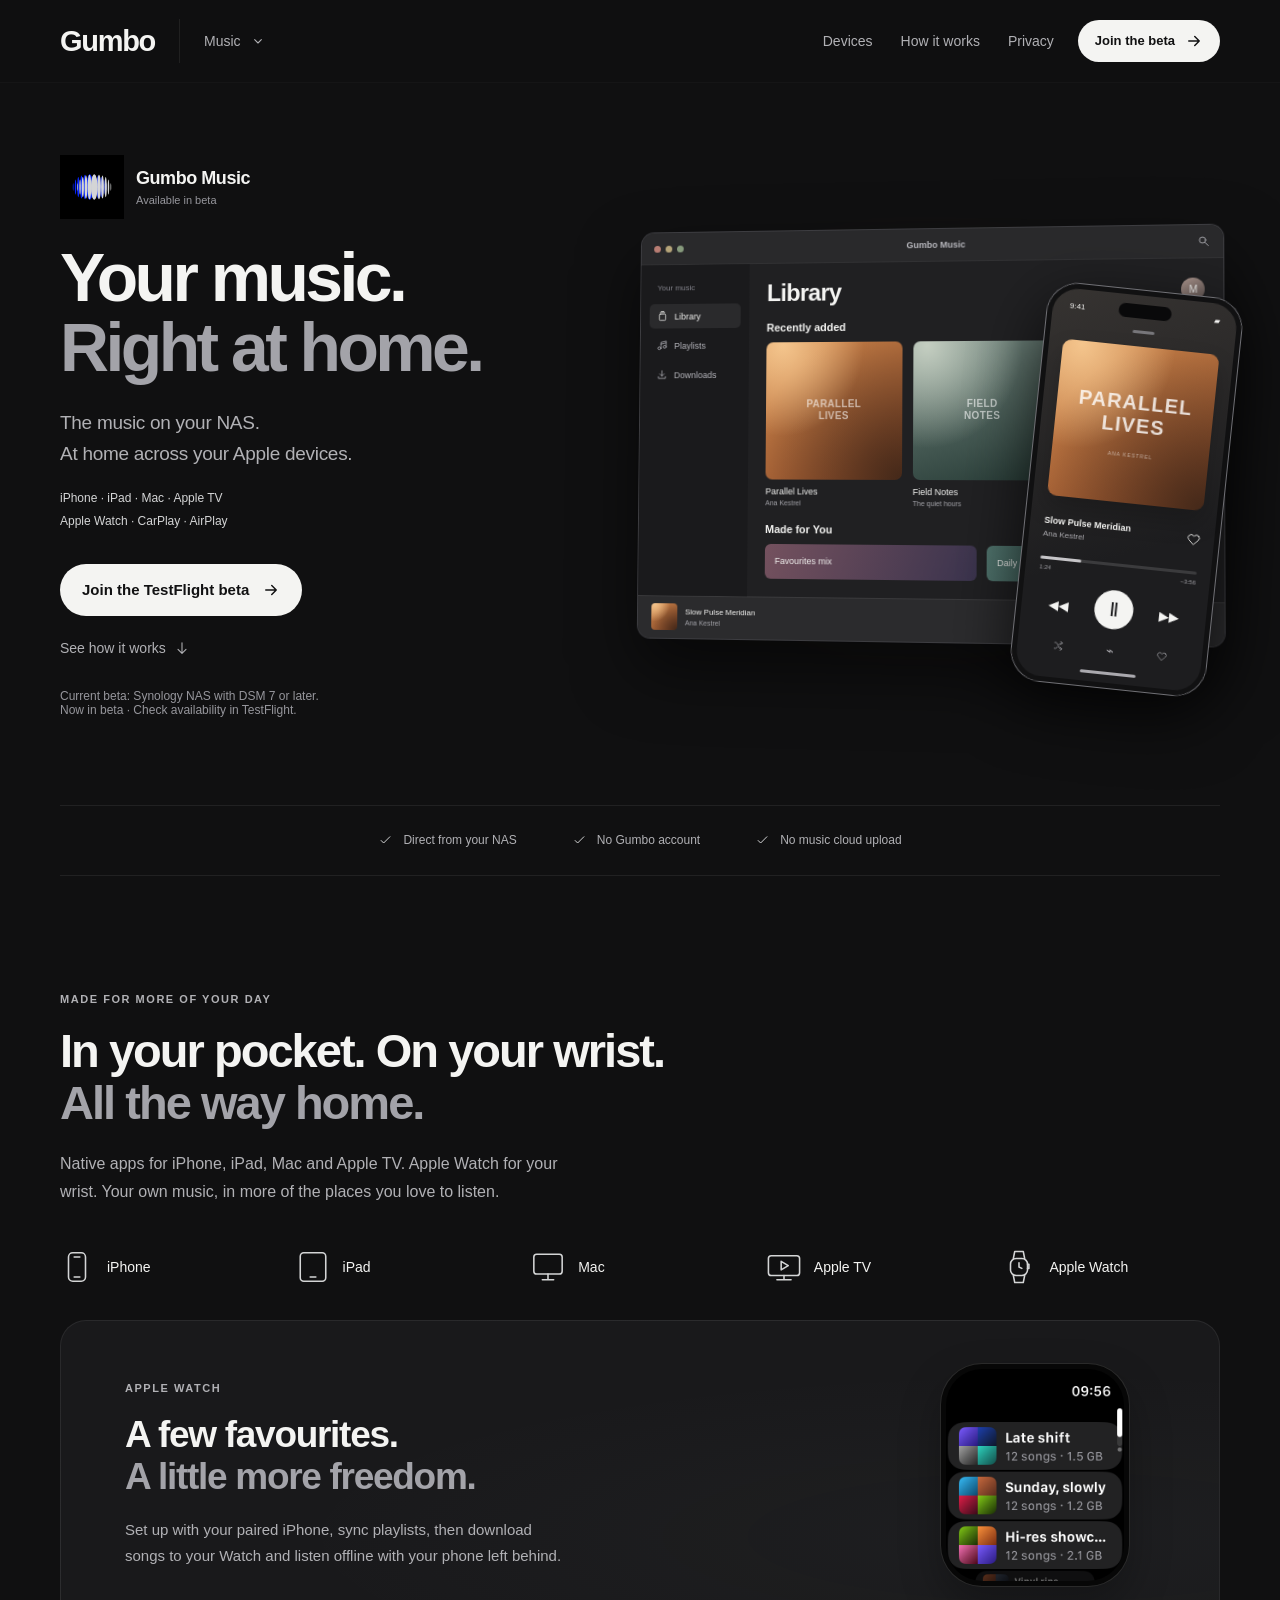
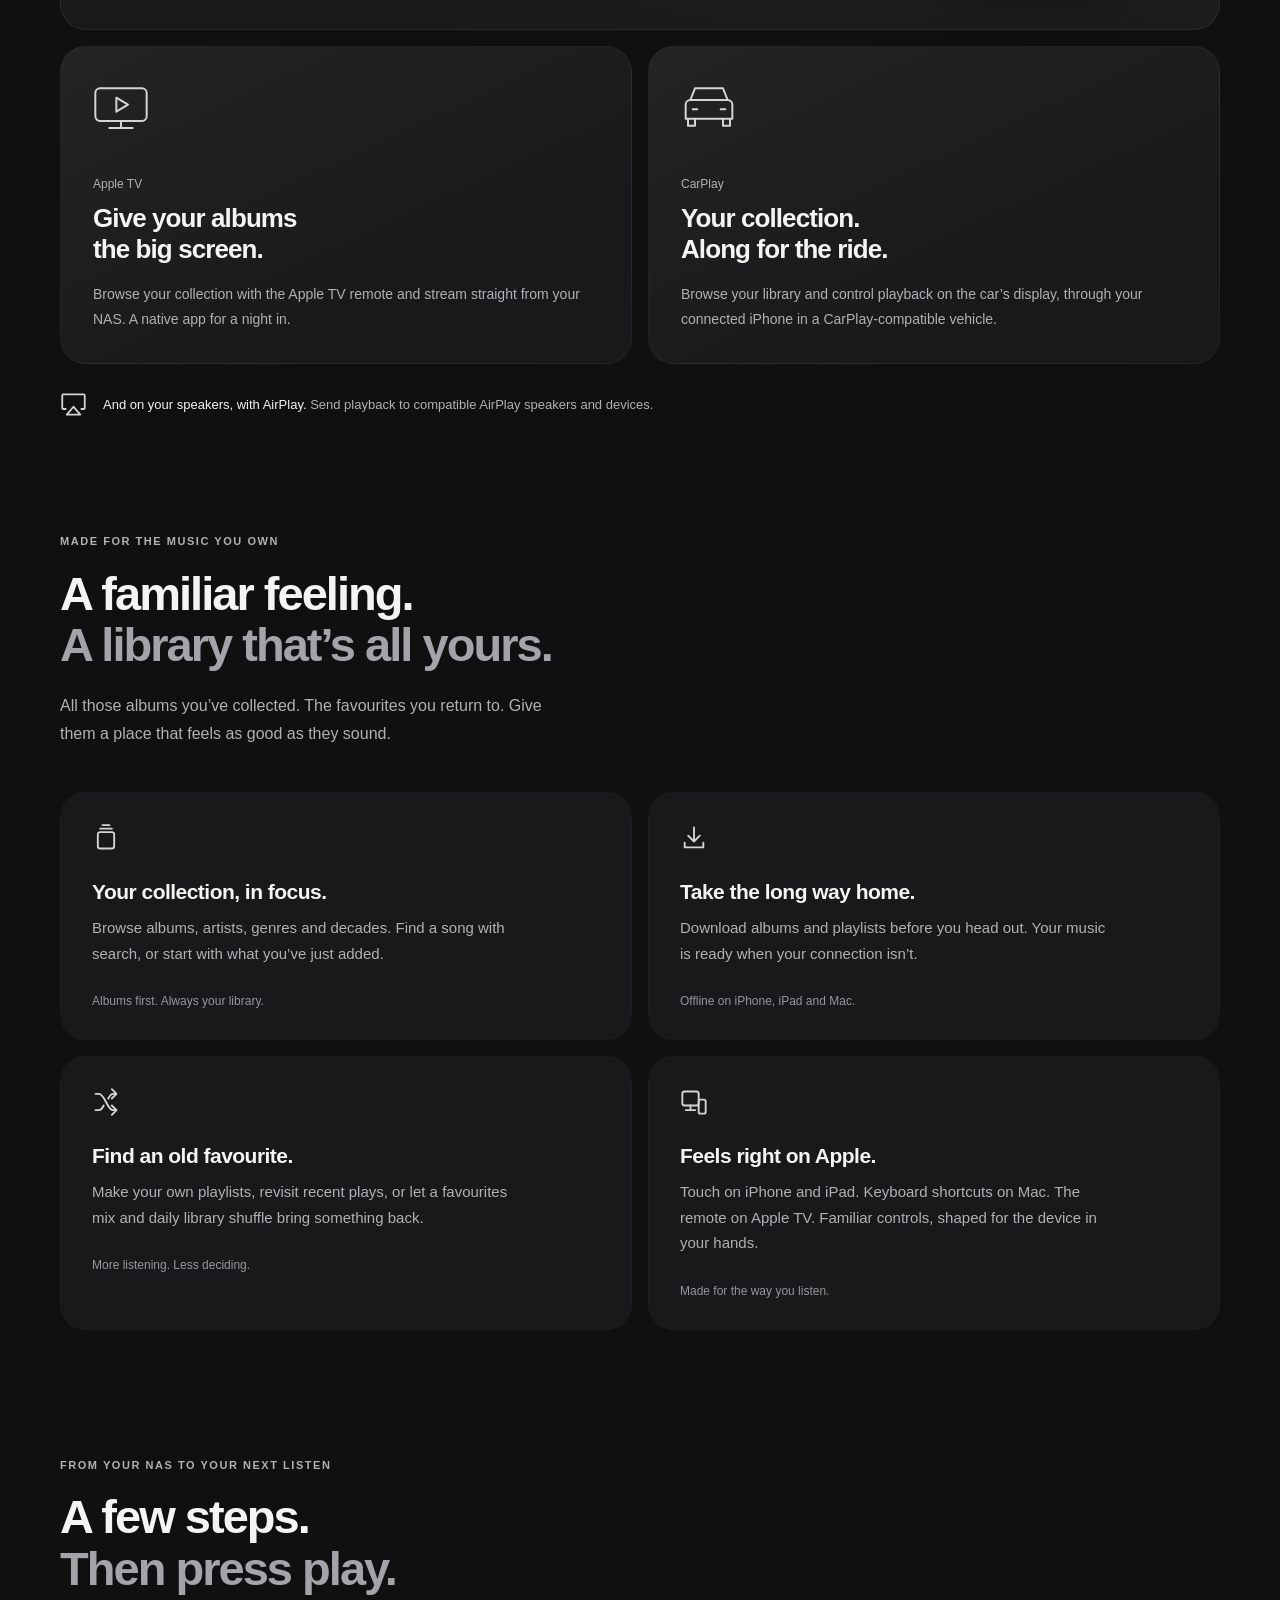
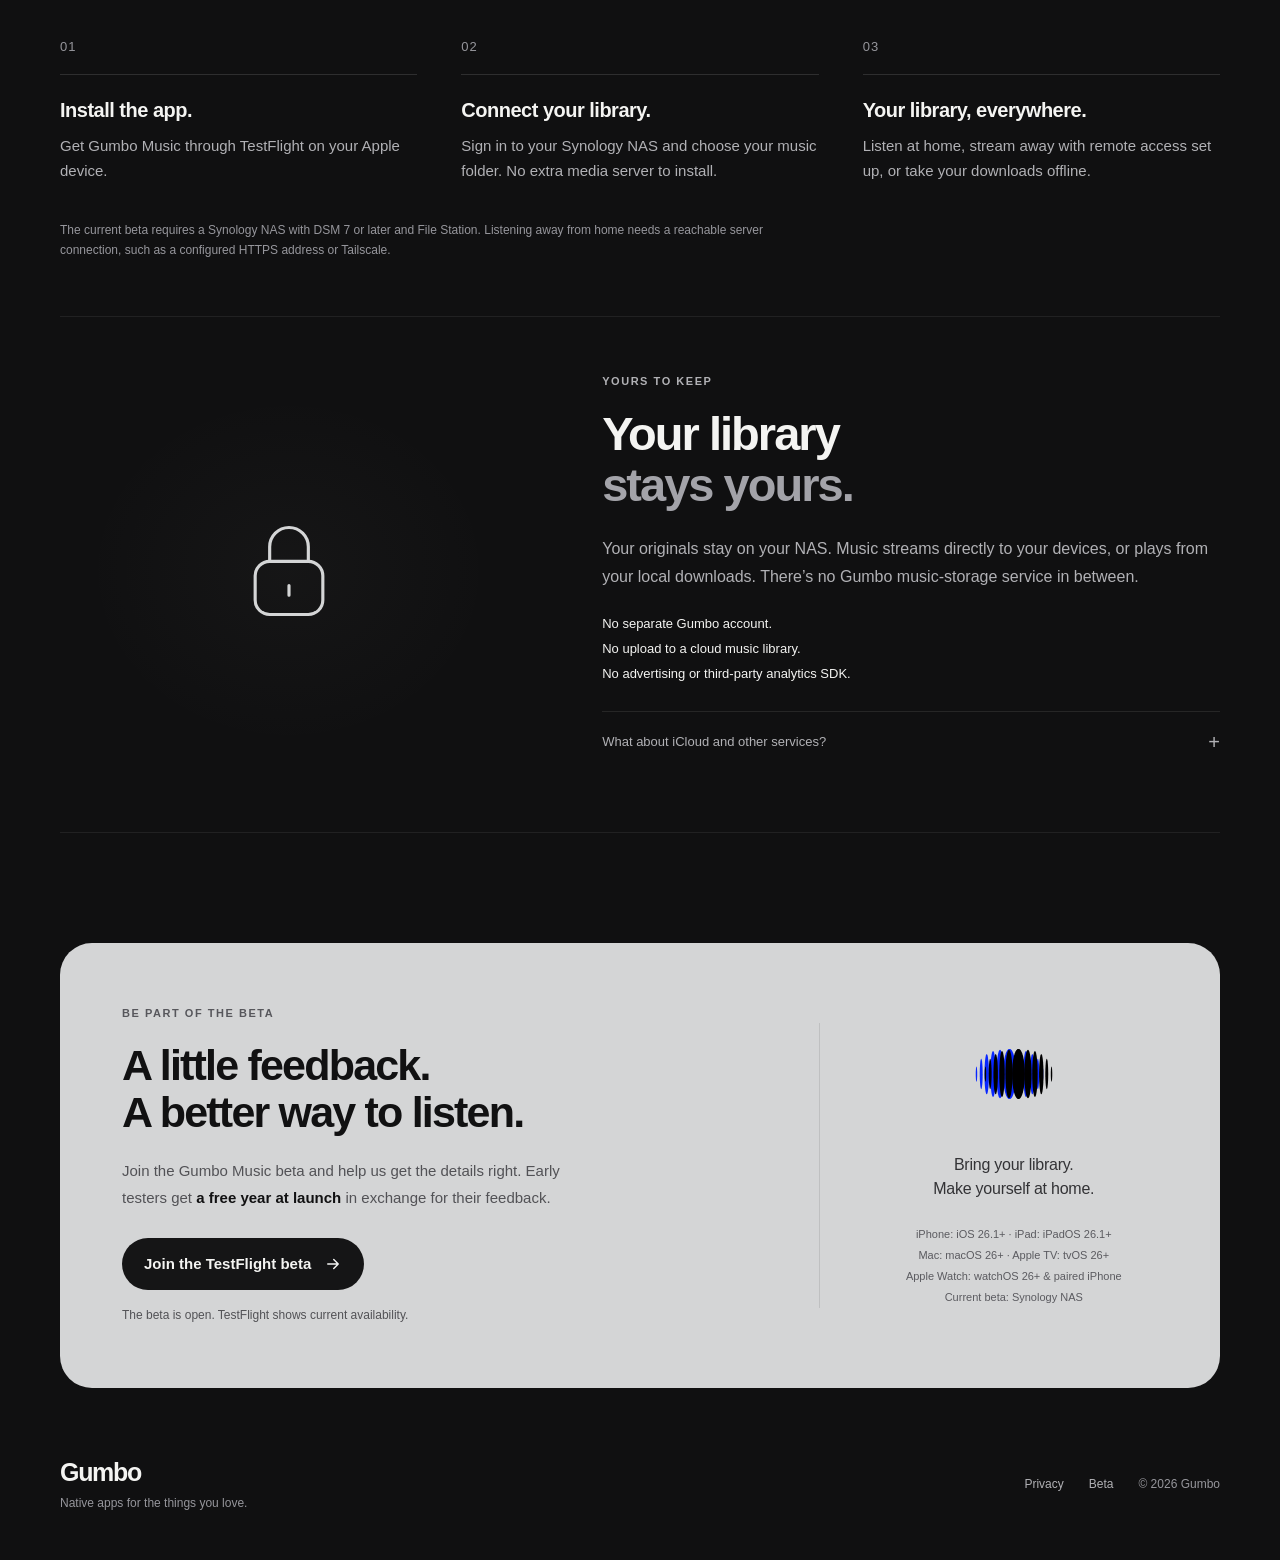
==== commit b4929b3a: "Refine product navigation and Watch presentation on website" ====
--- a/website/index.html
+++ b/website/index.html
@@ -34,8 +34,8 @@
   <link rel="icon" href="https://gumbo.one/favicon.ico" sizes="16x16 32x32 48x48" type="image/x-icon">
   <link rel="icon" href="https://gumbo.one/favicon.svg" sizes="any" type="image/svg+xml">
   <link rel="apple-touch-icon" href="https://gumbo.one/apple-touch-icon.png" sizes="180x180">
-  <link rel="stylesheet" href="styles.css">
-  <script src="site.js" defer></script>
+  <link rel="stylesheet" href="styles.css?v=20260921-2">
+  <script src="site.js?v=20260921-2" defer></script>
   <noscript><style>.site-header { position: relative; }</style></noscript>
 </head>
 <body>
@@ -65,16 +65,20 @@
   <header class="site-header">
     <nav class="nav container" aria-label="Main navigation">
       <a class="wordmark" href="./" aria-label="Gumbo home"><span>Gumbo</span></a>
+      <details class="product-menu" name="site-navigation">
+        <summary aria-label="Choose a Gumbo app, Music selected"><span>Music</span><svg class="icon" viewBox="0 0 24 24" aria-hidden="true"><path d="m7 10 5 5 5-5"/></svg></summary>
+        <div class="product-menu-panel">
+          <p class="product-menu-label">Apps by Gumbo</p>
+          <a href="./" aria-current="page"><img src="assets/logo.svg" width="44" height="44" alt=""><span><strong>Gumbo Music</strong><small>Available in beta</small></span></a>
+          <a href="film/"><img src="assets/film-logo.svg" width="44" height="44" alt=""><span><strong>Gumbo Film</strong><small>In development</small></span></a>
+        </div>
+      </details>
       <div class="nav-links"><a href="#devices">Devices</a><a href="#how-it-works">How it works</a><a href="#privacy">Privacy</a></div>
       <a class="button button-small header-beta" href="#beta" data-beta-link aria-describedby="header-beta-note beta-status">Join the beta <svg class="icon" aria-hidden="true"><use href="#arrow"/></svg></a>
-      <details class="mobile-menu">
+      <details class="mobile-menu" name="site-navigation">
         <summary aria-label="Section menu"><svg class="icon menu-icon" viewBox="0 0 24 24" aria-hidden="true"><path d="M4 7h16M4 12h16M4 17h16"/></svg><svg class="icon close-icon" viewBox="0 0 24 24" aria-hidden="true"><path d="m6 6 12 12M6 18 18 6"/></svg></summary>
-        <div class="mobile-menu-links"><a href="#devices">Devices</a><a href="#features">Features</a><a href="#how-it-works">How it works</a><a href="#privacy">Privacy</a></div>
+        <div class="mobile-menu-links"><a href="#devices">Devices</a><a href="#features">Features</a><a href="#how-it-works">How it works</a><a href="#privacy">Privacy</a><a href="#beta" data-beta-link>Join the beta</a></div>
       </details>
-    </nav>
-    <nav class="product-nav container" aria-label="Gumbo products">
-      <a href="./" aria-current="page">Gumbo Music <span>Beta</span></a>
-      <a href="./film/">Gumbo Film <span>In development</span></a>
     </nav>
     <noscript>
       <p id="header-beta-note" class="no-script-note container">JavaScript is off. “Join the beta” takes you to beta details on this page. Enable JavaScript to open the TestFlight invitation.</p>
@@ -101,7 +105,7 @@
         <p class="hero-note">Current beta: Synology NAS with DSM 7 or later.<br> Now in beta · Check availability in TestFlight.</p>
       </div>
 
-      <figure class="product-preview" aria-label="Gumbo Music interfaces on Mac, iPhone and Apple Watch">
+      <figure class="product-preview" aria-label="Gumbo Music interface illustrations on Mac and iPhone">
         <div class="preview-glow" aria-hidden="true"></div>
         <!-- SCREENSHOT SLOT 1: replace .desktop-preview with an image of the Mac library.
              Keep class="desktop-preview product-screenshot" and add useful alt text. -->
@@ -140,9 +144,6 @@
           <div class="phone-bottom"><svg class="icon"><use href="#shuffle"/></svg><span>⌁</span><svg class="icon"><use href="#heart"/></svg></div>
           <span class="home-indicator"></span>
         </div>
-        <div class="watch-preview">
-          <div class="watch-screen"><img src="assets/gumbo-watch-playlists.png" width="416" height="496" alt="Gumbo Music on Apple Watch, showing sample playlists including Late shift and Sunday, slowly."></div>
-        </div>
       </figure>
     </section>
 
@@ -165,16 +166,21 @@
         <li><svg class="icon" aria-hidden="true"><use href="#tv"/></svg><span>Apple TV</span></li>
         <li><svg class="icon" aria-hidden="true"><use href="#watch"/></svg><span>Apple Watch</span></li>
       </ul>
+      <article class="watch-spotlight" aria-labelledby="watch-title">
+        <div class="watch-copy">
+          <p class="eyebrow">Apple Watch</p>
+          <h3 id="watch-title">A few favourites.<br><span class="soft-text">A little more freedom.</span></h3>
+          <p>Set up with your paired iPhone, sync playlists, then download songs to your Watch and listen offline with your phone left behind.</p>
+        </div>
+        <figure class="watch-app-preview">
+          <img src="assets/gumbo-watch-playlists.png" width="416" height="496" loading="lazy" alt="Gumbo Music on Apple Watch, showing sample playlists including Late shift and Sunday, slowly.">
+        </figure>
+      </article>
       <div class="device-grid">
         <article class="device-card">
           <svg class="icon" aria-hidden="true"><use href="#tv"/></svg>
           <p class="device-label">Apple TV</p><h3>Give your albums<br>the big screen.</h3>
           <p>Browse your collection with the Apple TV remote and stream straight from your NAS. A native app for a night in.</p>
-        </article>
-        <article class="device-card">
-          <svg class="icon" aria-hidden="true"><use href="#watch"/></svg>
-          <p class="device-label">Apple Watch</p><h3>A few favourites.<br>A little more freedom.</h3>
-          <p>Set up with your paired iPhone, sync playlists, then download songs to your Watch and listen offline with your phone left behind.</p>
         </article>
         <article class="device-card">
           <svg class="icon" aria-hidden="true"><use href="#car"/></svg>
--- a/website/styles.css
+++ b/website/styles.css
@@ -15,7 +15,7 @@
   -webkit-font-smoothing: antialiased;
 }
 * { box-sizing: border-box; }
-html { scroll-behavior: smooth; scroll-padding-top: 158px; }
+html { scroll-behavior: smooth; scroll-padding-top: 104px; }
 body { margin: 0; color: var(--text); background: var(--background); }
 main:focus { outline: none; }
 a { color: inherit; text-decoration: none; }
@@ -33,10 +33,10 @@
 .nav { display: flex; align-items: center; justify-content: space-between; gap: 24px; min-height: 82px; }
 .wordmark { display: inline-flex; align-items: center; gap: 5px; font-size: 29px; letter-spacing: -1.3px; font-weight: 650; }
 .wordmark img { width: 44px; height: 44px; }
-.nav-links { display: flex; align-items: center; gap: 32px; margin-left: 35px; }
+.nav-links { display: flex; align-items: center; gap: 28px; margin-left: auto; }
 .nav-links a, .footer-links a { color: var(--muted); font-size: 14px; padding-block: 14px; transition: color .18s ease; }
 .nav-links a:hover, .footer-links a:hover { color: #fff; }
-.header-beta { margin-left: auto; }
+.header-beta { margin-left: 0; }
 .mobile-menu { display: none; }
 .no-script-note { padding-block: 0 18px; font-size: 12px; line-height: 1.6; color: var(--muted); }
 .privacy-details a { text-decoration: underline; text-underline-offset: 3px; }
@@ -117,7 +117,7 @@
 .device-lineup li { display: flex; align-items: center; gap: 13px; min-width: 0; font-size: 14px; }
 .device-lineup .icon { width: 34px; height: 34px; color: var(--silver); stroke-width: 1.1; }
 .device-lineup small { display: block; margin-top: 5px; color: var(--quiet); font-size: 11px; }
-.device-grid { display: grid; grid-template-columns: repeat(3, minmax(0, 1fr)); gap: 16px; }
+.device-grid { display: grid; grid-template-columns: repeat(2, minmax(0, 1fr)); gap: 16px; }
 .device-card { padding: 32px; border-radius: var(--radius); border: 1px solid #ffffff0a; background: linear-gradient(155deg, #242425, var(--surface) 70%); }
 .device-card > .icon { width: 56px; height: 56px; color: var(--silver); stroke-width: .85; margin-bottom: 38px; }
 .device-card .device-label { font-size: 12px; color: var(--muted); margin-bottom: 12px; }
@@ -227,7 +227,7 @@
 .policy-summary { max-width: 900px; margin-block: 40px 64px; padding: 30px; border: 1px solid var(--line); border-radius: var(--radius); background: var(--surface); font-size: 16px; line-height: 1.75; }
 .policy-summary p + p { margin-top: 16px; color: var(--muted); }
 .policy-layout { display: grid; grid-template-columns: 210px minmax(0, 680px); gap: 70px; align-items: start; }
-.policy-contents { position: sticky; top: 170px; display: grid; }
+.policy-contents { position: sticky; top: 110px; display: grid; }
 .policy-contents .eyebrow { margin-bottom: 14px; }
 .policy-contents a { padding-block: 12px; font-size: 14px; color: var(--muted); }
 .policy-contents a:hover { color: var(--text); }
@@ -247,23 +247,32 @@
   .policy-body h2 { font-size: 25px; }
 }
 
-/* Shared product navigation: ordinary links work without JavaScript. */
-.product-nav { display: flex; align-items: stretch; gap: 8px; padding-bottom: 12px; }
-.product-nav a { display: flex; align-items: center; gap: 10px; min-height: 42px; padding: 10px 18px; border: 1px solid transparent; border-radius: 12px; color: var(--muted); font-size: 14px; font-weight: 550; }
-.product-nav a span { font-size: 10px; font-weight: 400; color: var(--quiet); }
-.product-nav a:hover { background: #ffffff06; color: var(--text); }
-.product-nav a[aria-current="page"] { background: #ffffff0c; border-color: #ffffff12; color: var(--text); }
+/* One shared header; native disclosures keep product and section links usable without JS. */
+.product-menu { position: relative; flex-shrink: 0; padding-left: 24px; border-left: 1px solid var(--line); }
+.product-menu > summary { display: flex; align-items: center; gap: 9px; min-height: 44px; padding: 8px 0; list-style: none; cursor: pointer; font-size: 14px; color: var(--muted); }
+.product-menu > summary::-webkit-details-marker { display: none; }
+.product-menu > summary:hover, .product-menu[open] > summary { color: var(--text); }
+.product-menu > summary .icon { width: 16px; height: 16px; transition: transform .18s ease; }
+.product-menu[open] > summary .icon { transform: rotate(180deg); }
+.product-menu-panel { position: absolute; z-index: 3; top: calc(100% + 12px); left: 8px; width: 302px; padding: 12px; border: 1px solid #ffffff17; border-radius: 18px; background: #1b1b1d; box-shadow: 0 20px 55px #0006; }
+.product-menu-label { padding: 10px 12px 12px; color: var(--quiet); font-size: 11px; letter-spacing: .02em; }
+.product-menu-panel a { display: flex; align-items: center; gap: 14px; padding: 12px; border-radius: 11px; }
+.product-menu-panel a:hover, .product-menu-panel a[aria-current="page"] { background: #ffffff07; }
+.product-menu-panel img { flex: 0 0 44px; width: 44px; height: 44px; }
+.product-menu-panel strong { display: block; font-size: 14px; font-weight: 550; }
+.product-menu-panel small { display: block; margin-top: 5px; color: var(--quiet); font-size: 11px; }
+.product-menu-panel a[aria-current="page"]::after { content: ""; width: 6px; height: 6px; border-radius: 50%; background: var(--silver); margin-left: auto; }
+.watch-spotlight { display: grid; grid-template-columns: minmax(0, 1fr) 240px; align-items: center; gap: 64px; padding: 42px 64px; margin-bottom: 16px; border: 1px solid var(--line); border-radius: var(--radius); background: radial-gradient(ellipse at 85% 70%, #a9b9bf09, transparent 55%), var(--surface); }
+.watch-copy { max-width: 440px; }
+.watch-copy .eyebrow { margin-bottom: 18px; }
+.watch-copy h3 { font-size: clamp(28px, 3vw, 37px); line-height: 1.12; letter-spacing: -.035em; }
+.watch-copy > p:last-child { font-size: 15px; line-height: 1.75; color: var(--muted); margin-top: 20px; }
+.watch-app-preview { width: 190px; justify-self: center; padding: 5px; border: 1px solid #ffffff24; border-radius: 42px; background: #070707; box-shadow: 0 18px 40px #0004; overflow: hidden; }
+.watch-app-preview img { width: 100%; border-radius: 36px; }
 .product-identity { display: flex; align-items: center; gap: 12px; margin-bottom: 24px; }
 .product-identity img { width: 64px; height: 64px; }
 .product-name { font-size: 18px; font-weight: 550; letter-spacing: -.025em; }
 .product-state { margin-top: 5px; font-size: 11px; color: var(--quiet); }
-.product-preview { height: 525px; }
-.watch-preview { position: absolute; z-index: 2; left: 22px; top: 315px; width: 160px; padding: 7px; border: 2px solid #696970; border-radius: 40px; background: linear-gradient(120deg, #4e4e52, #151516 42%, #45454a); box-shadow: 0 20px 45px #0009; transform: rotate(-7deg); }
-.watch-preview::before, .watch-preview::after { content: ""; position: absolute; z-index: -1; }
-.watch-preview::before { width: 85px; height: calc(100% + 34px); left: 50%; top: -17px; transform: translateX(-50%); border-radius: 22px; background: linear-gradient(90deg, #232326, #37373b 50%, #202023); }
-.watch-preview::after { width: 7px; height: 26px; right: -7px; top: 42px; border-radius: 3px; background: #77777d; }
-.watch-screen { position: relative; overflow: hidden; border-radius: 31px; background: #000; border: 2px solid #050505; }
-.watch-screen img { width: 100%; height: auto; }
 .film-hero { min-height: 640px; display: grid; grid-template-columns: 1.05fr 1fr; align-items: center; gap: 70px; padding-block: 80px 90px; }
 .film-product-name { margin-bottom: 28px; font-size: 13px; }
 .film-description { margin-top: 28px; font-size: 19px; line-height: 1.7; max-width: 440px; color: var(--muted); }
@@ -279,34 +288,32 @@
 .family-note p { max-width: 670px; font-size: 14px; color: var(--muted); line-height: 1.75; }
 .family-note strong { color: var(--text); font-weight: 550; }
 @media (max-width: 1050px) {
-  .watch-preview { width: 140px; top: 286px; left: 8px; }
-  .product-preview { height: 485px; }
   .film-hero { gap: 30px; min-height: 580px; }
 }
 @media (max-width: 760px) {
-  html { scroll-padding-top: 152px; }
-  .nav { position: static; }
-  .mobile-menu-links { z-index: 3; left: 20px; right: 20px; top: 100%; }
-  .product-nav { gap: 6px; }
-  .product-nav a { flex: 1; justify-content: center; gap: 8px; font-size: 13px; padding: 10px 12px; }
-  .product-nav a span { font-size: 9px; }
-  .product-preview { height: 465px; }
-  .watch-preview { width: 148px; top: 270px; left: 18px; }
+  html { scroll-padding-top: 94px; }
+  .nav { position: relative; }
+  .nav .header-beta { display: none; }
+  .mobile-menu { margin-left: auto; }
+  .product-menu { position: static; padding-left: 16px; }
+  .product-menu-panel { top: 100%; left: 0; right: 0; width: auto; }
+  .watch-spotlight { grid-template-columns: minmax(0, 1fr) 160px; gap: 28px; padding: 32px; }
+  .watch-app-preview { width: 154px; border-radius: 35px; }
+  .watch-app-preview img { border-radius: 29px; }
+  .mobile-menu-links { z-index: 3; top: 100%; }
   .film-hero { grid-template-columns: 1fr; padding-block: 56px 42px; gap: 28px; min-height: auto; }
   .film-copy { max-width: 520px; }
   .film-art { width: min(390px, 90%); margin-inline: auto; }
   .family-note { padding-bottom: 44px; }
 }
 @media (max-width: 480px) {
-  .product-nav a { flex-direction: column; align-items: flex-start; gap: 3px; padding: 9px 13px; }
   .product-identity { gap: 10px; margin-bottom: 22px; }
   .product-identity img { width: 52px; height: 52px; }
   .product-name { font-size: 16px; }
-  .product-preview { height: 405px; }
-  .watch-preview { width: 128px; top: 227px; left: 8px; padding: 5px; border-radius: 32px; }
-  .watch-screen { border-radius: 25px; }
-  .watch-preview::before { width: 70px; }
-  .watch-preview::after { top: 34px; height: 21px; }
+  .watch-spotlight { grid-template-columns: 1fr; gap: 28px; padding: 30px 25px; }
+  .watch-app-preview { width: 180px; border-radius: 40px; }
+  .watch-app-preview img { border-radius: 34px; }
+  .product-preview { height: 380px; }
   .film-hero { padding-top: 42px; }
   .film-description { font-size: 17px; }
   .film-art { width: min(320px, 100%); }
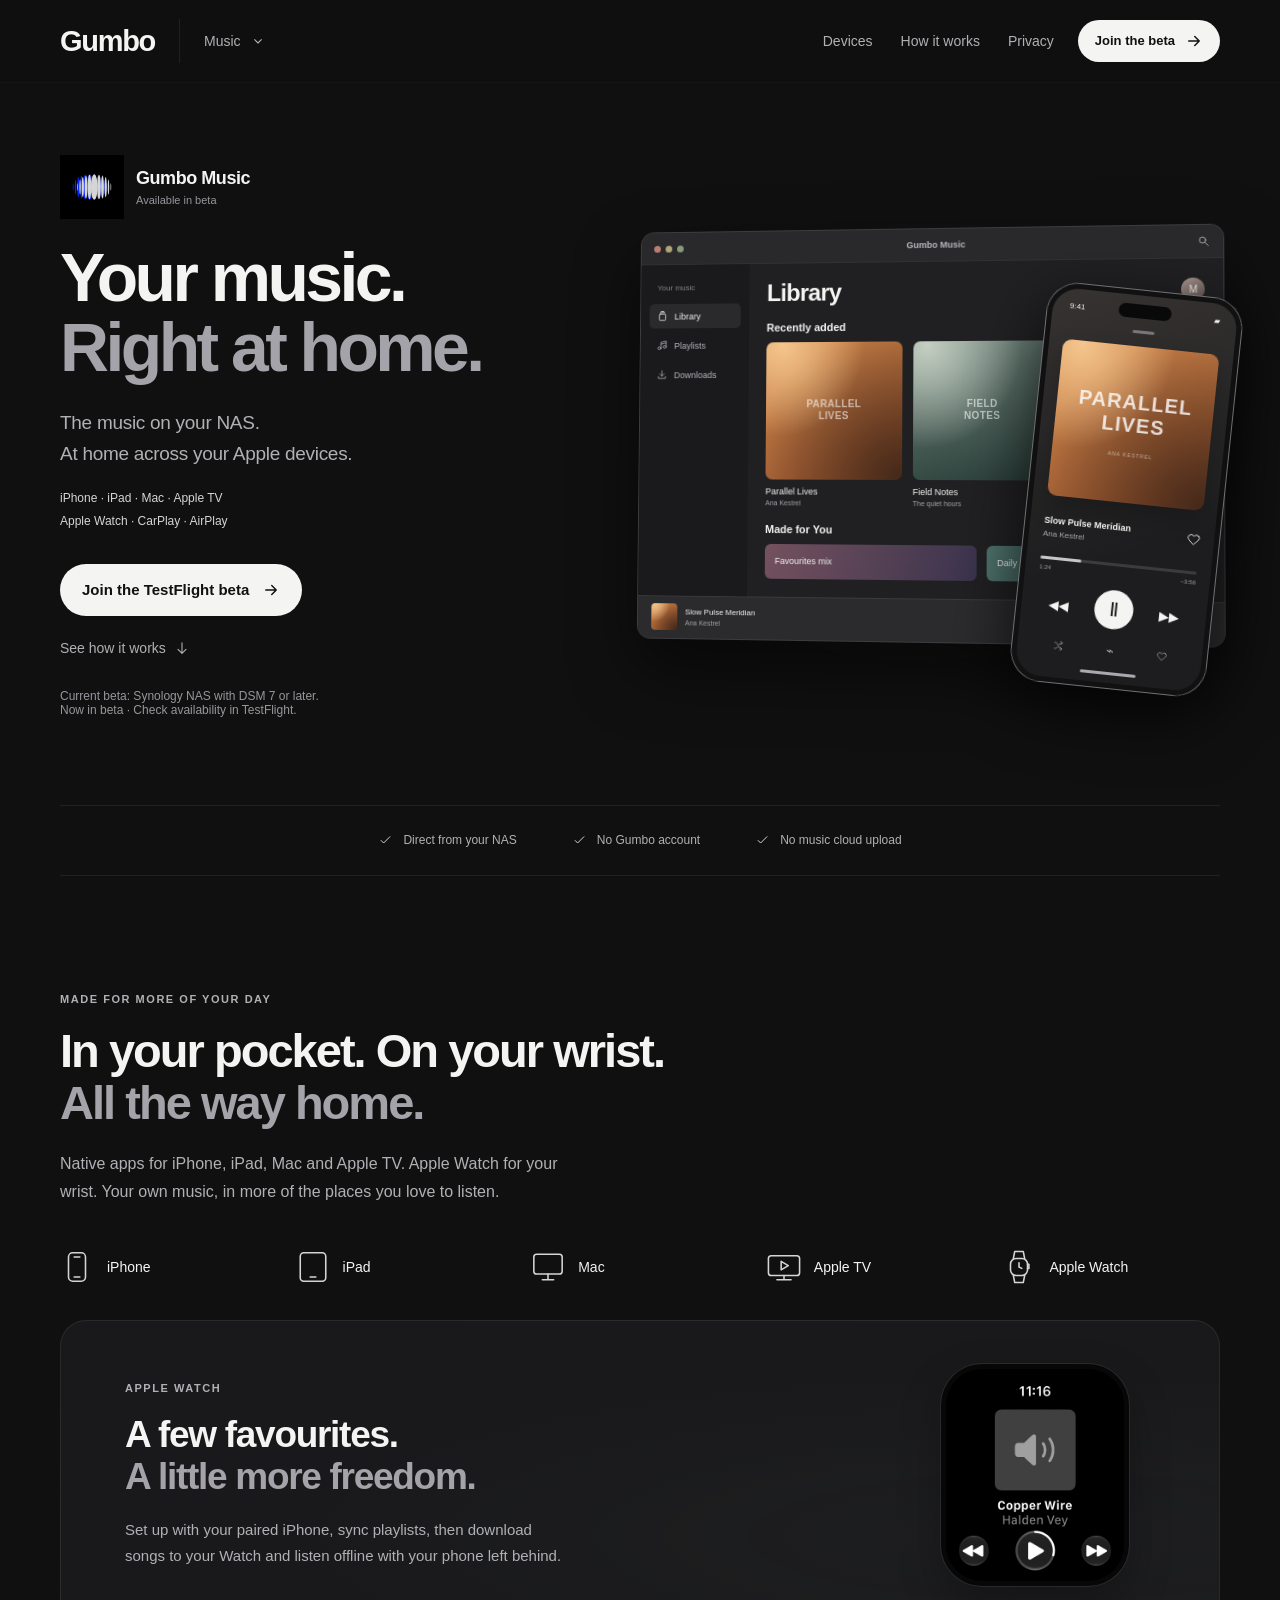
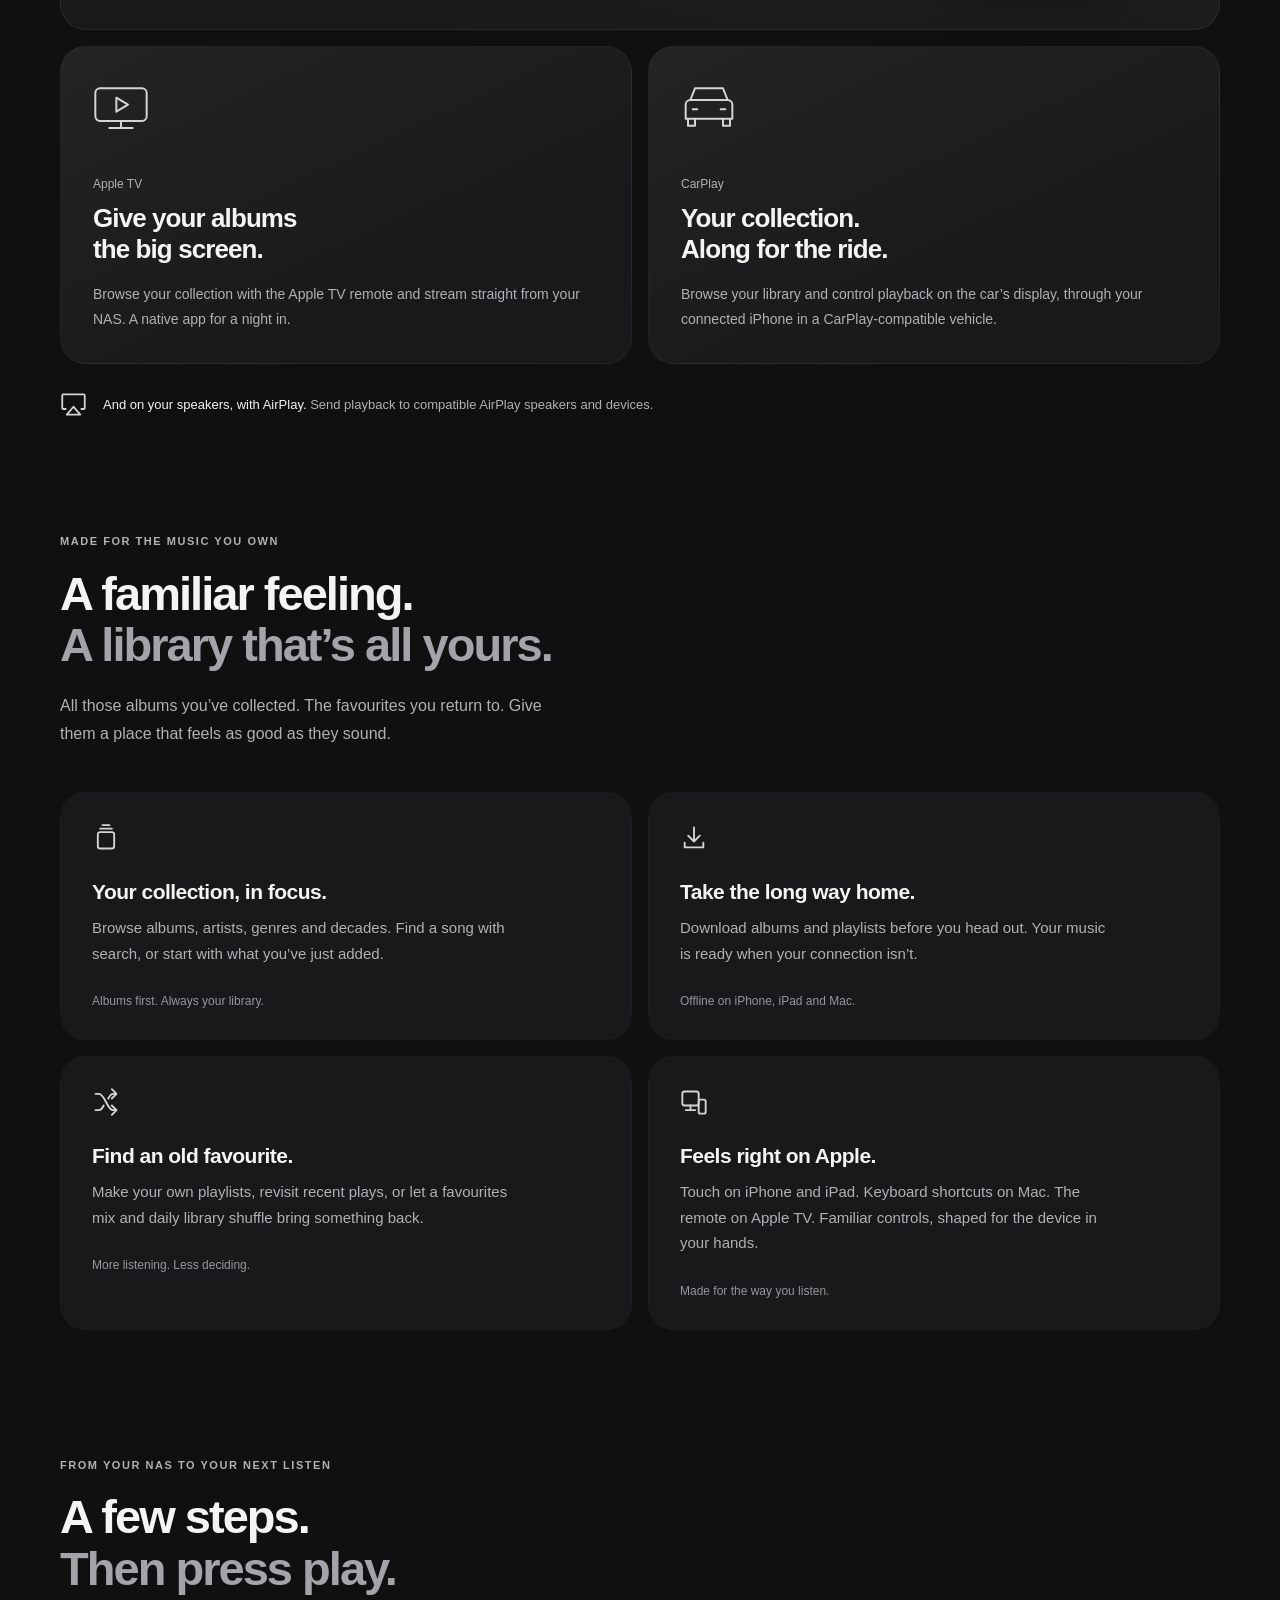
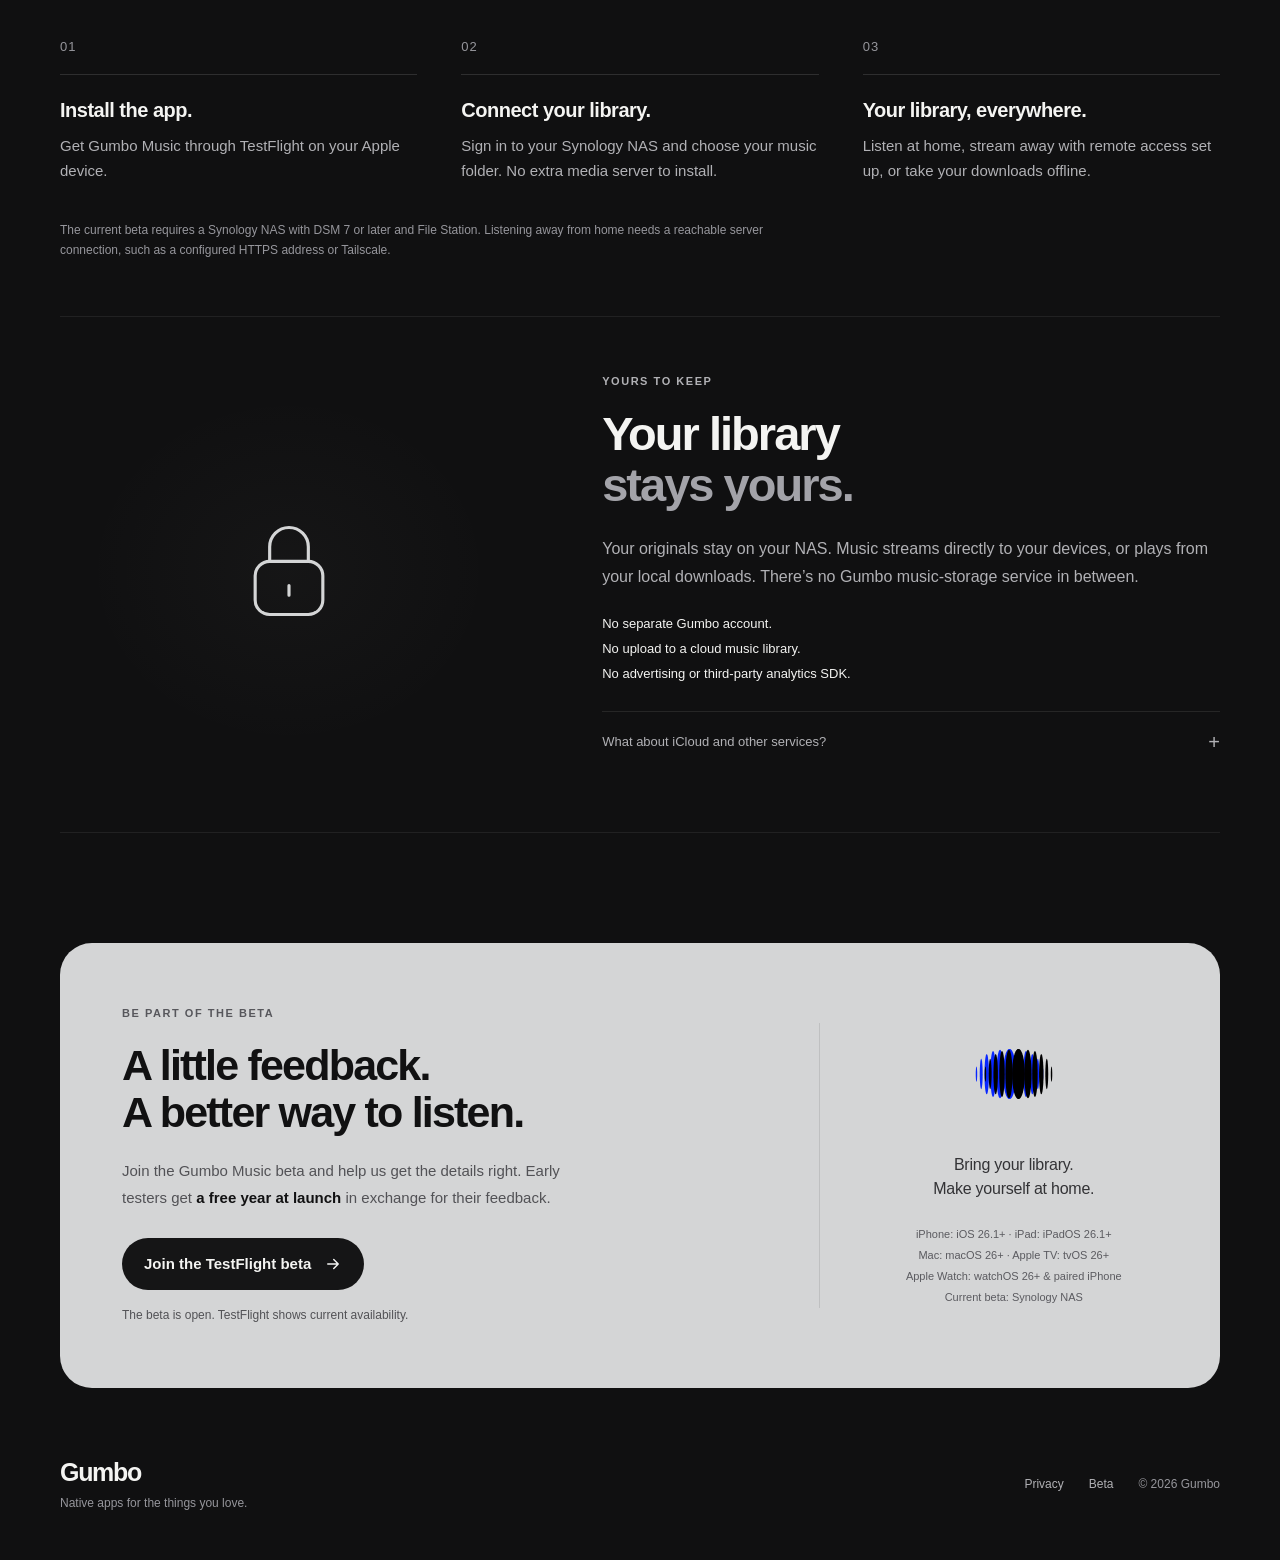
==== commit 359aacdf: "Show the native Apple Watch player on the website" ====
--- a/website/index.html
+++ b/website/index.html
@@ -173,7 +173,7 @@
           <p>Set up with your paired iPhone, sync playlists, then download songs to your Watch and listen offline with your phone left behind.</p>
         </div>
         <figure class="watch-app-preview">
-          <img src="assets/gumbo-watch-playlists.png" width="416" height="496" loading="lazy" alt="Gumbo Music on Apple Watch, showing sample playlists including Late shift and Sunday, slowly.">
+          <img src="assets/gumbo-watch-player.png" width="416" height="496" loading="lazy" alt="Gumbo Music’s Apple Watch player, showing Copper Wire by Halden Vey with playback controls.">
         </figure>
       </article>
       <div class="device-grid">
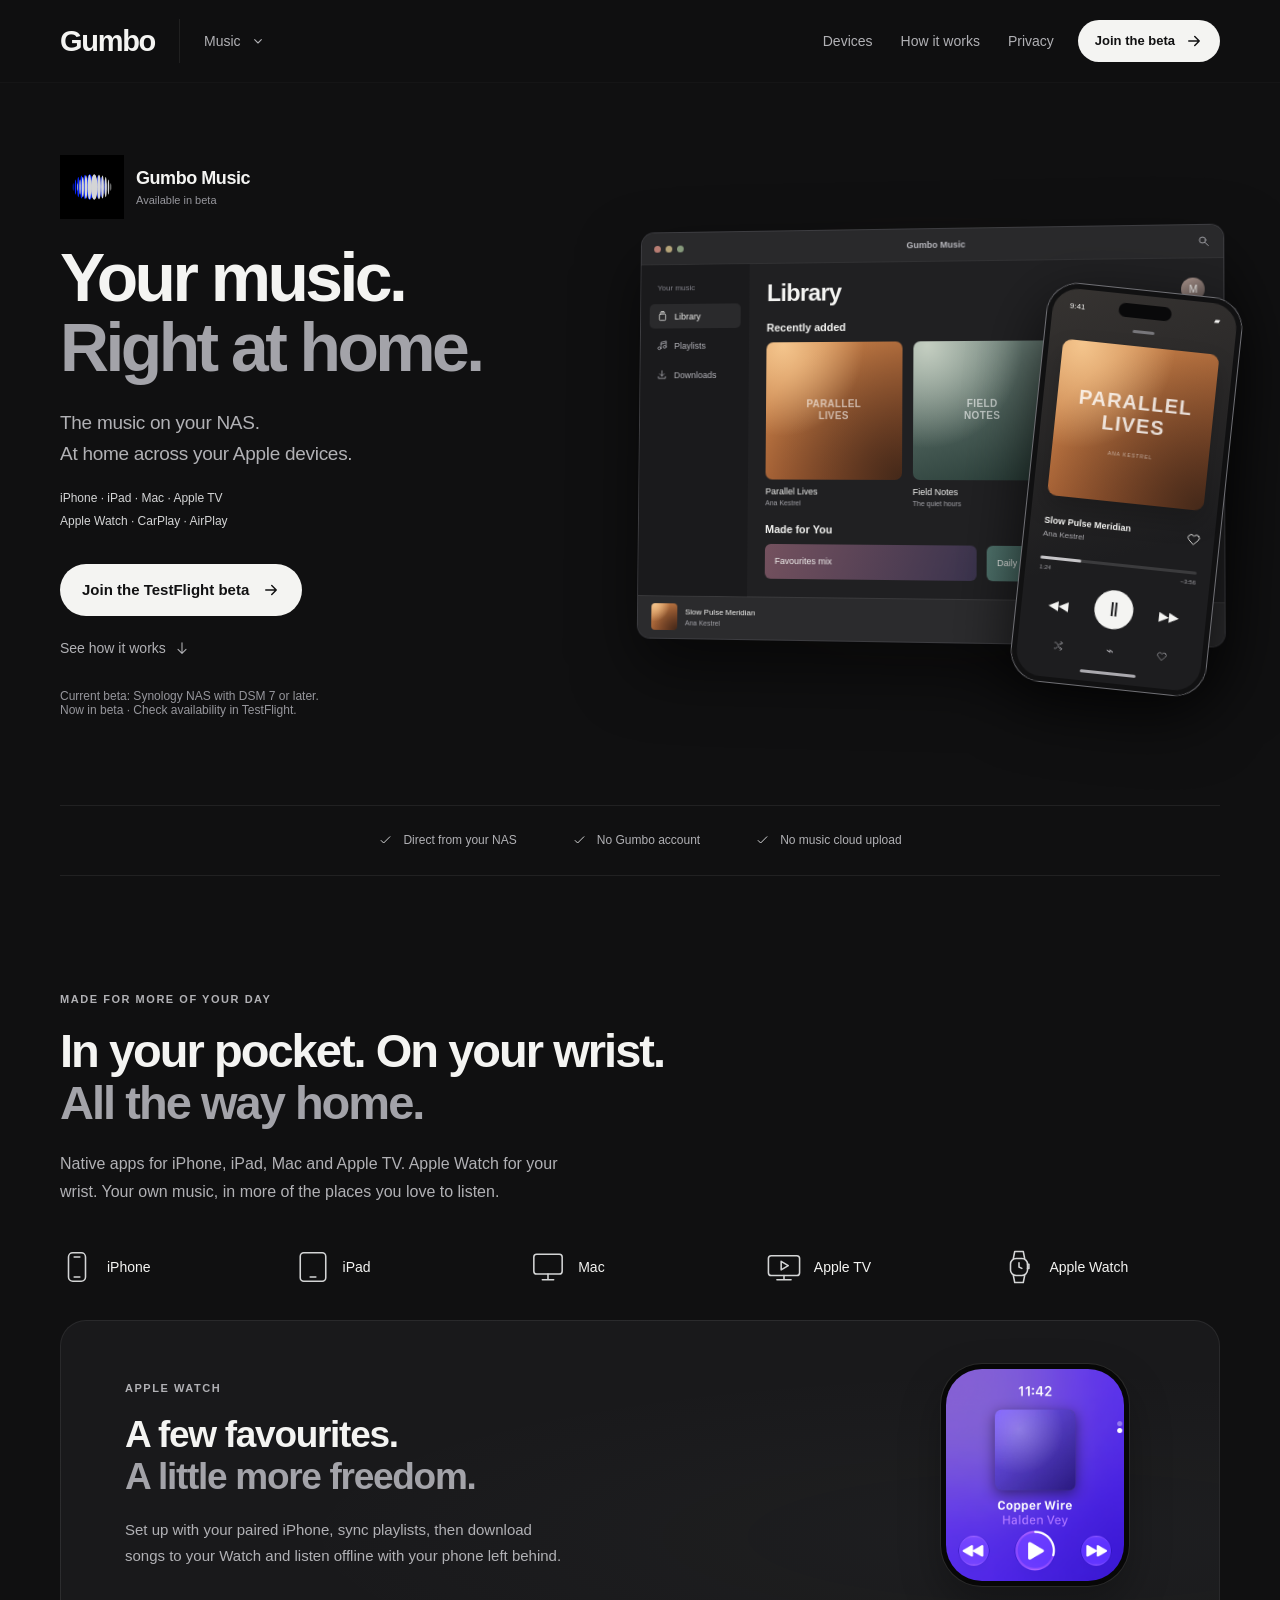
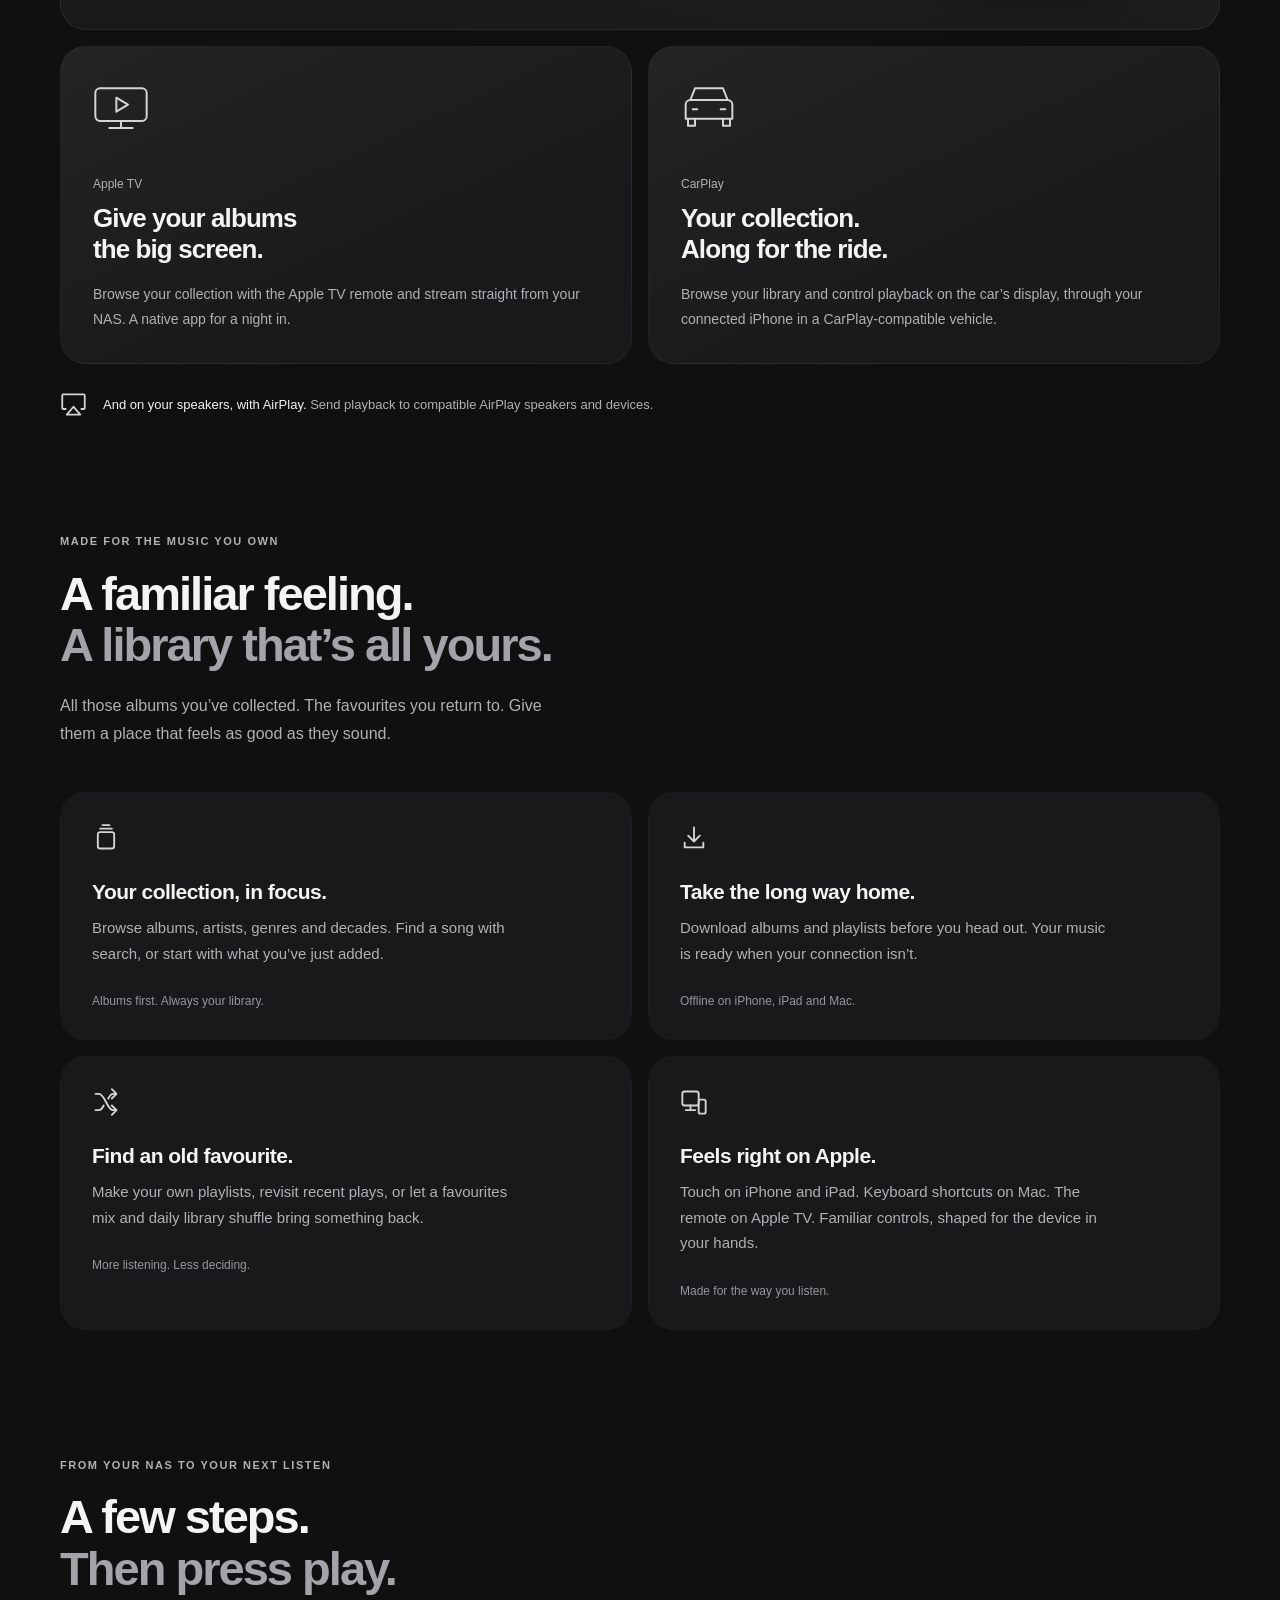
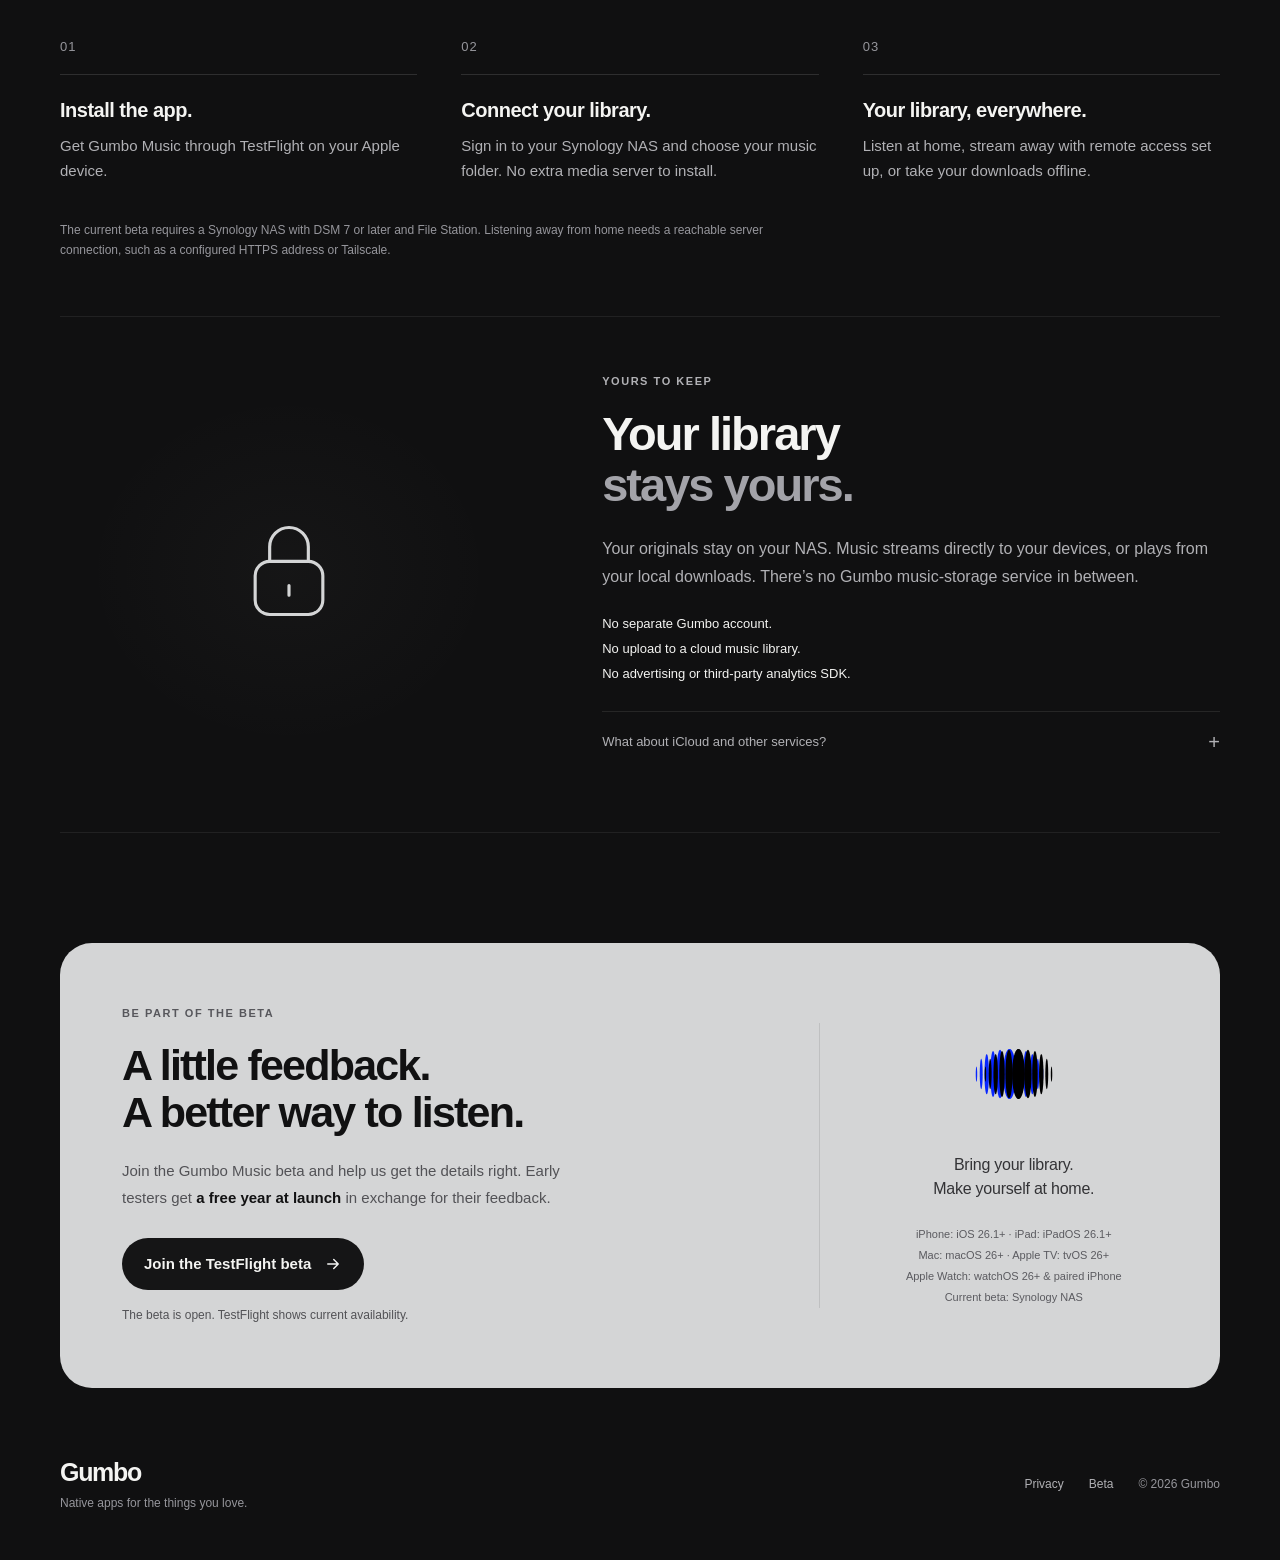
==== commit 289f2312: "Add reviewed album deletion and Watch album artwork" ====
--- a/website/index.html
+++ b/website/index.html
@@ -173,7 +173,7 @@
           <p>Set up with your paired iPhone, sync playlists, then download songs to your Watch and listen offline with your phone left behind.</p>
         </div>
         <figure class="watch-app-preview">
-          <img src="assets/gumbo-watch-player.png" width="416" height="496" loading="lazy" alt="Gumbo Music’s Apple Watch player, showing Copper Wire by Halden Vey with playback controls.">
+          <img src="assets/gumbo-watch-player-artwork.png" width="416" height="496" loading="lazy" alt="Gumbo Music’s Apple Watch player, showing the Nocturne Drift album cover, Copper Wire by Halden Vey and playback controls.">
         </figure>
       </article>
       <div class="device-grid">
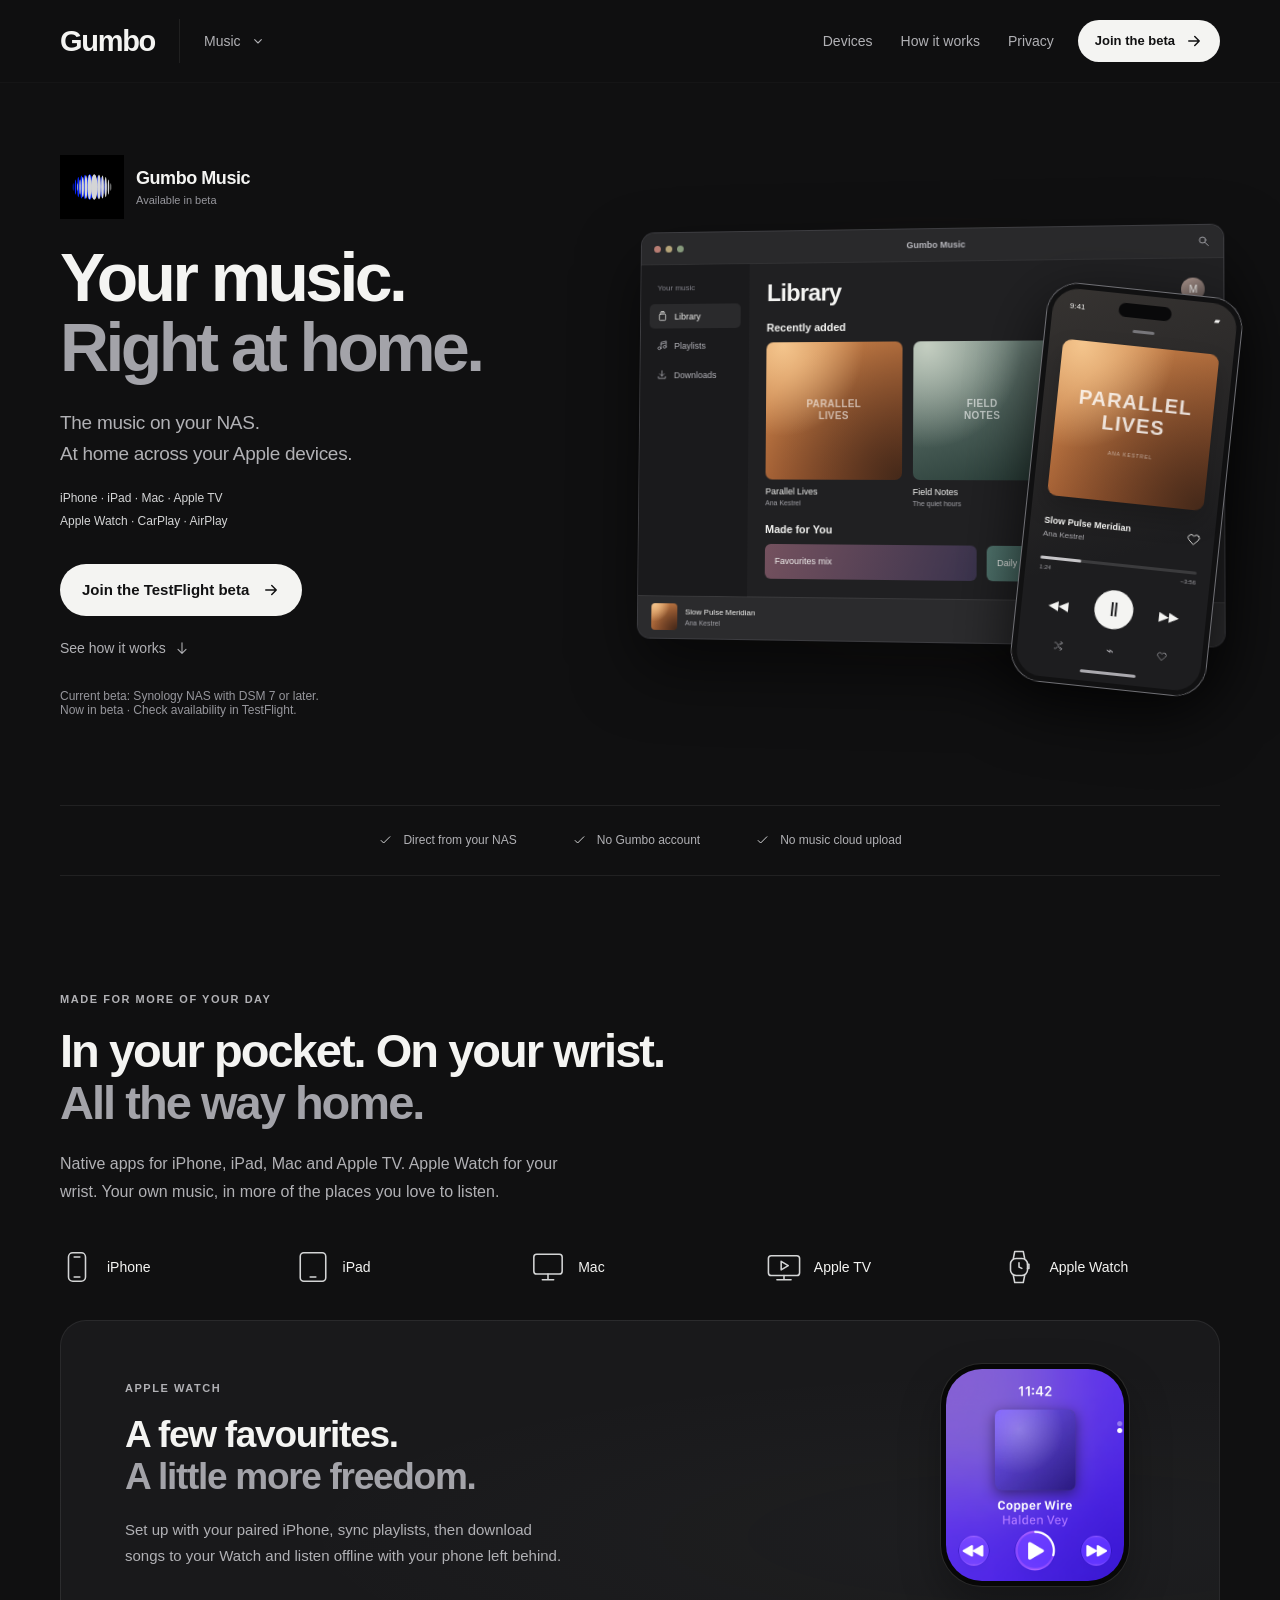
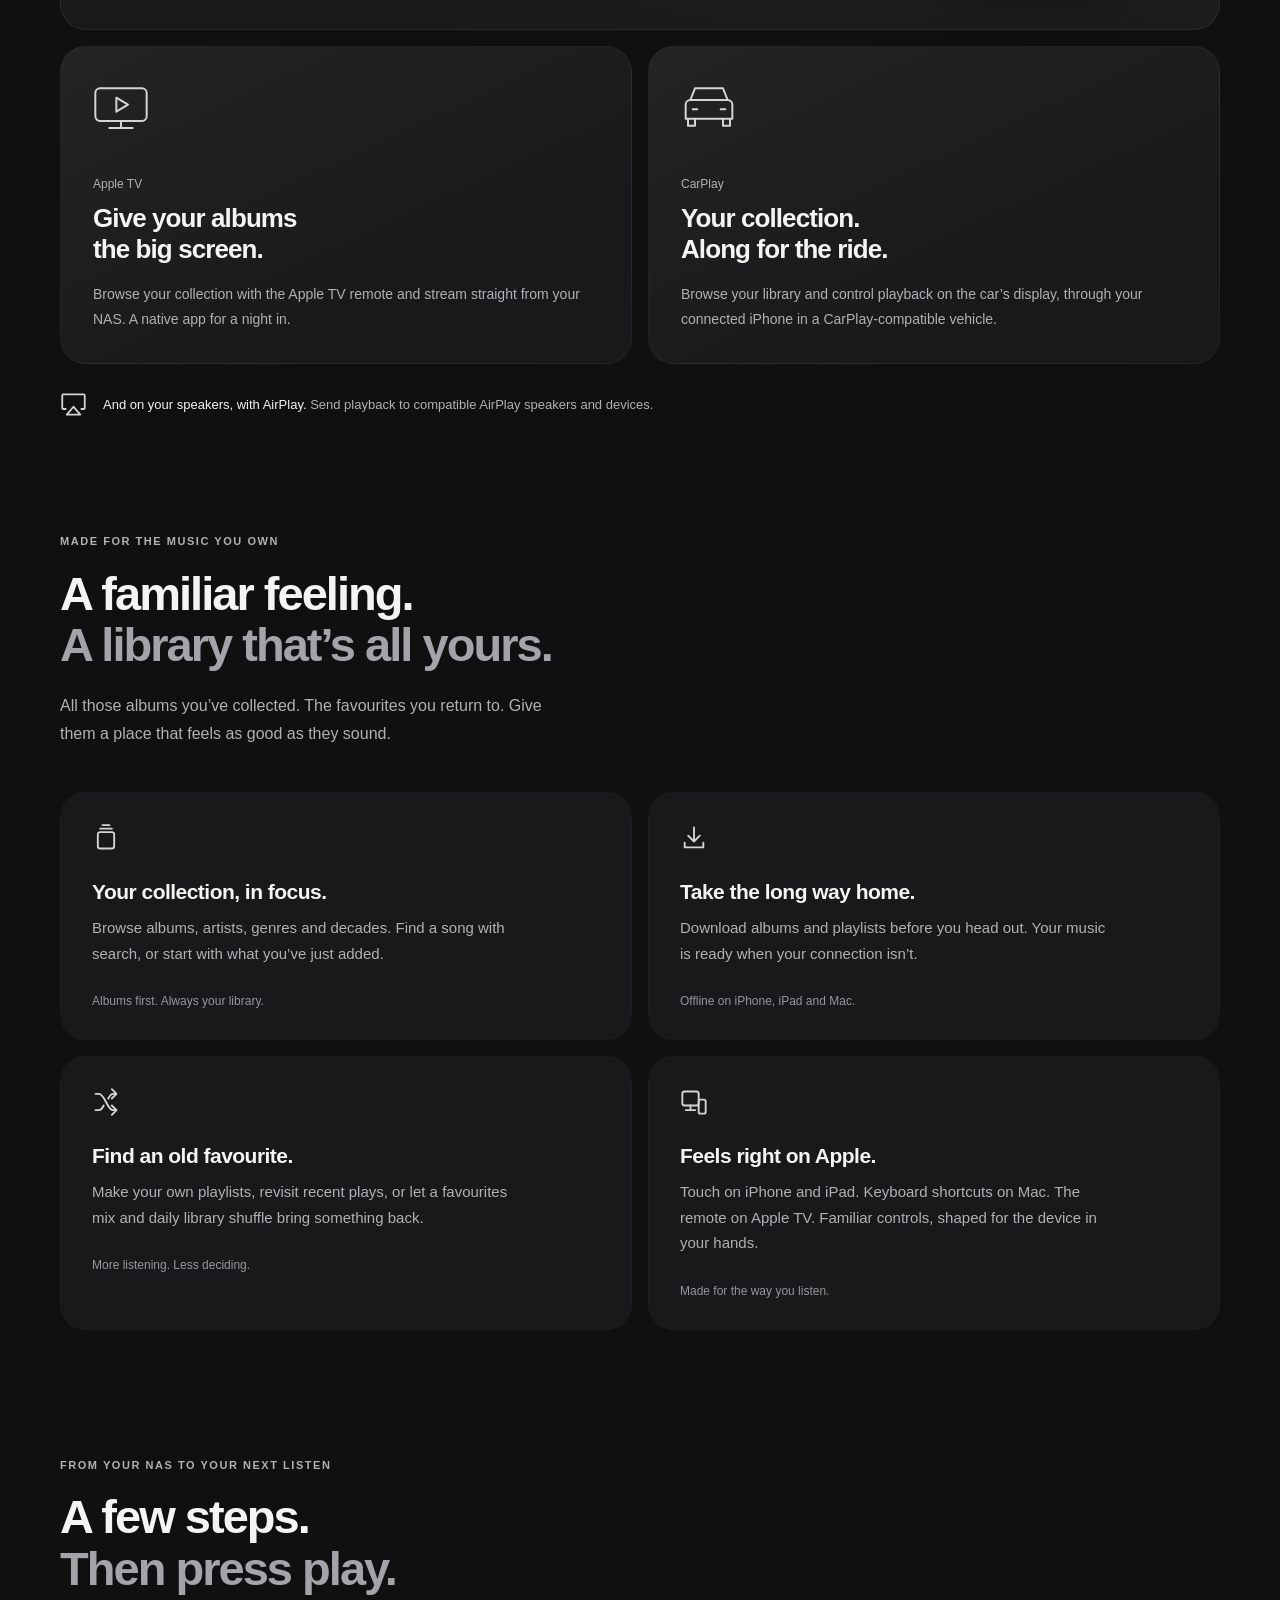
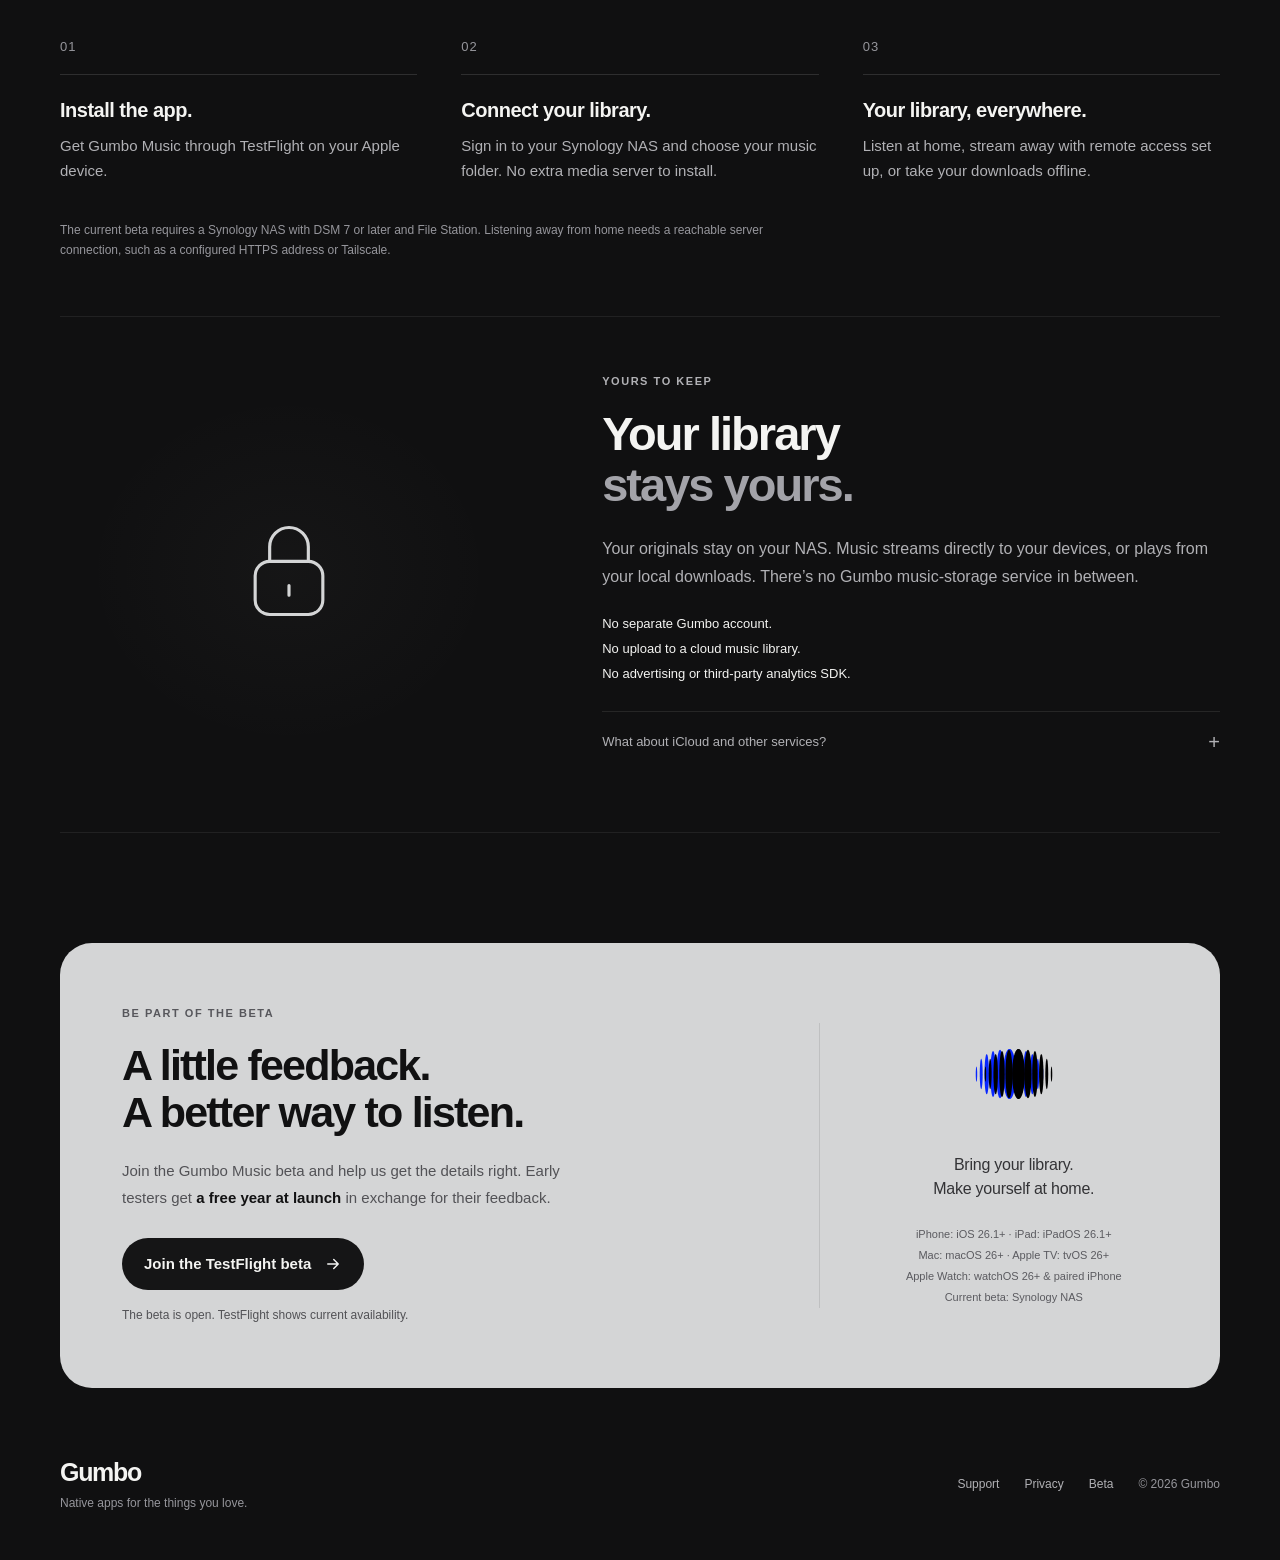
==== commit a46eae80: "Add public Gumbo support page and navigation" ====
--- a/website/index.html
+++ b/website/index.html
@@ -231,6 +231,6 @@
   </main>
   <!-- END PRODUCT: GUMBO MUSIC -->
 
-  <footer class="site-footer container"><div><a class="wordmark footer-wordmark" href="#top"><span>Gumbo</span></a><p>Native apps for the things you love.</p></div><div class="footer-links"><a href="privacy/">Privacy</a><a href="#beta">Beta</a><span>© 2026 Gumbo</span></div></footer>
+  <footer class="site-footer container"><div><a class="wordmark footer-wordmark" href="#top"><span>Gumbo</span></a><p>Native apps for the things you love.</p></div><div class="footer-links"><a href="support/">Support</a><a href="privacy/">Privacy</a><a href="#beta">Beta</a><span>© 2026 Gumbo</span></div></footer>
 </body>
 </html>
